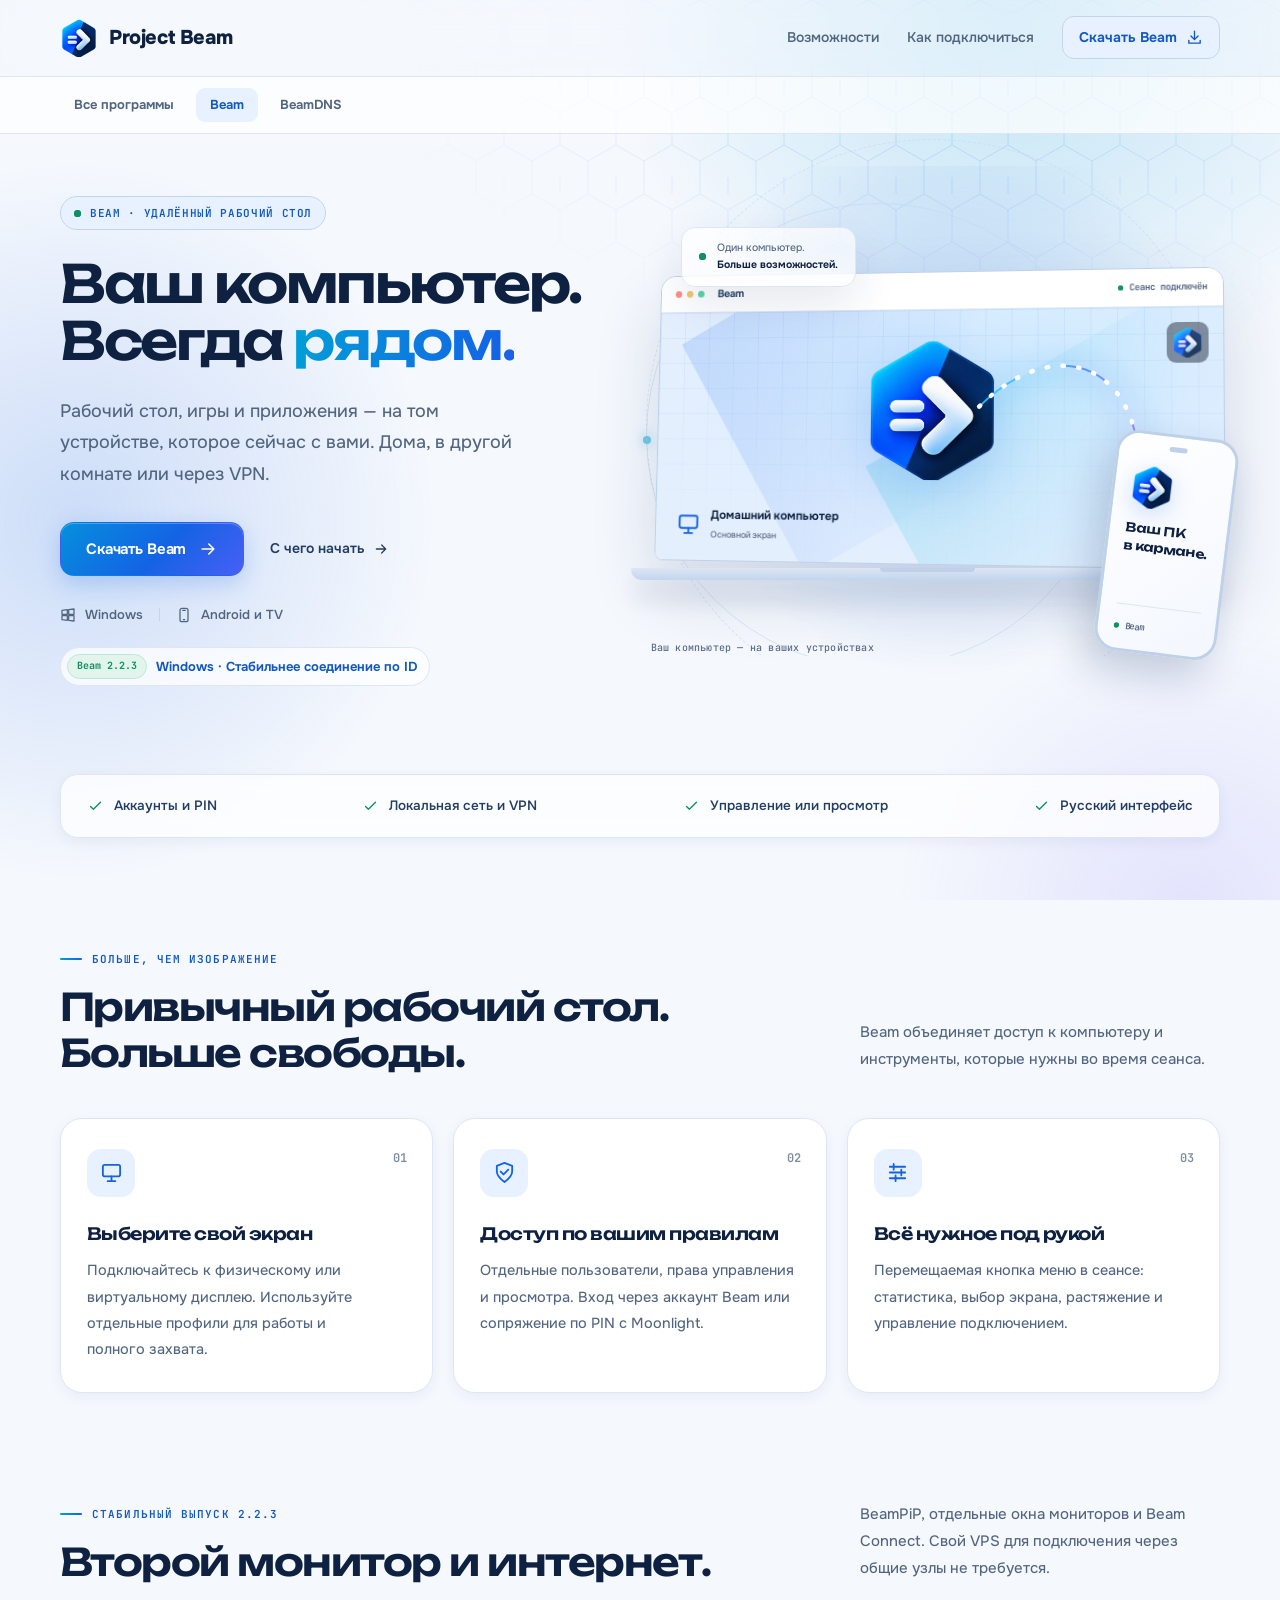
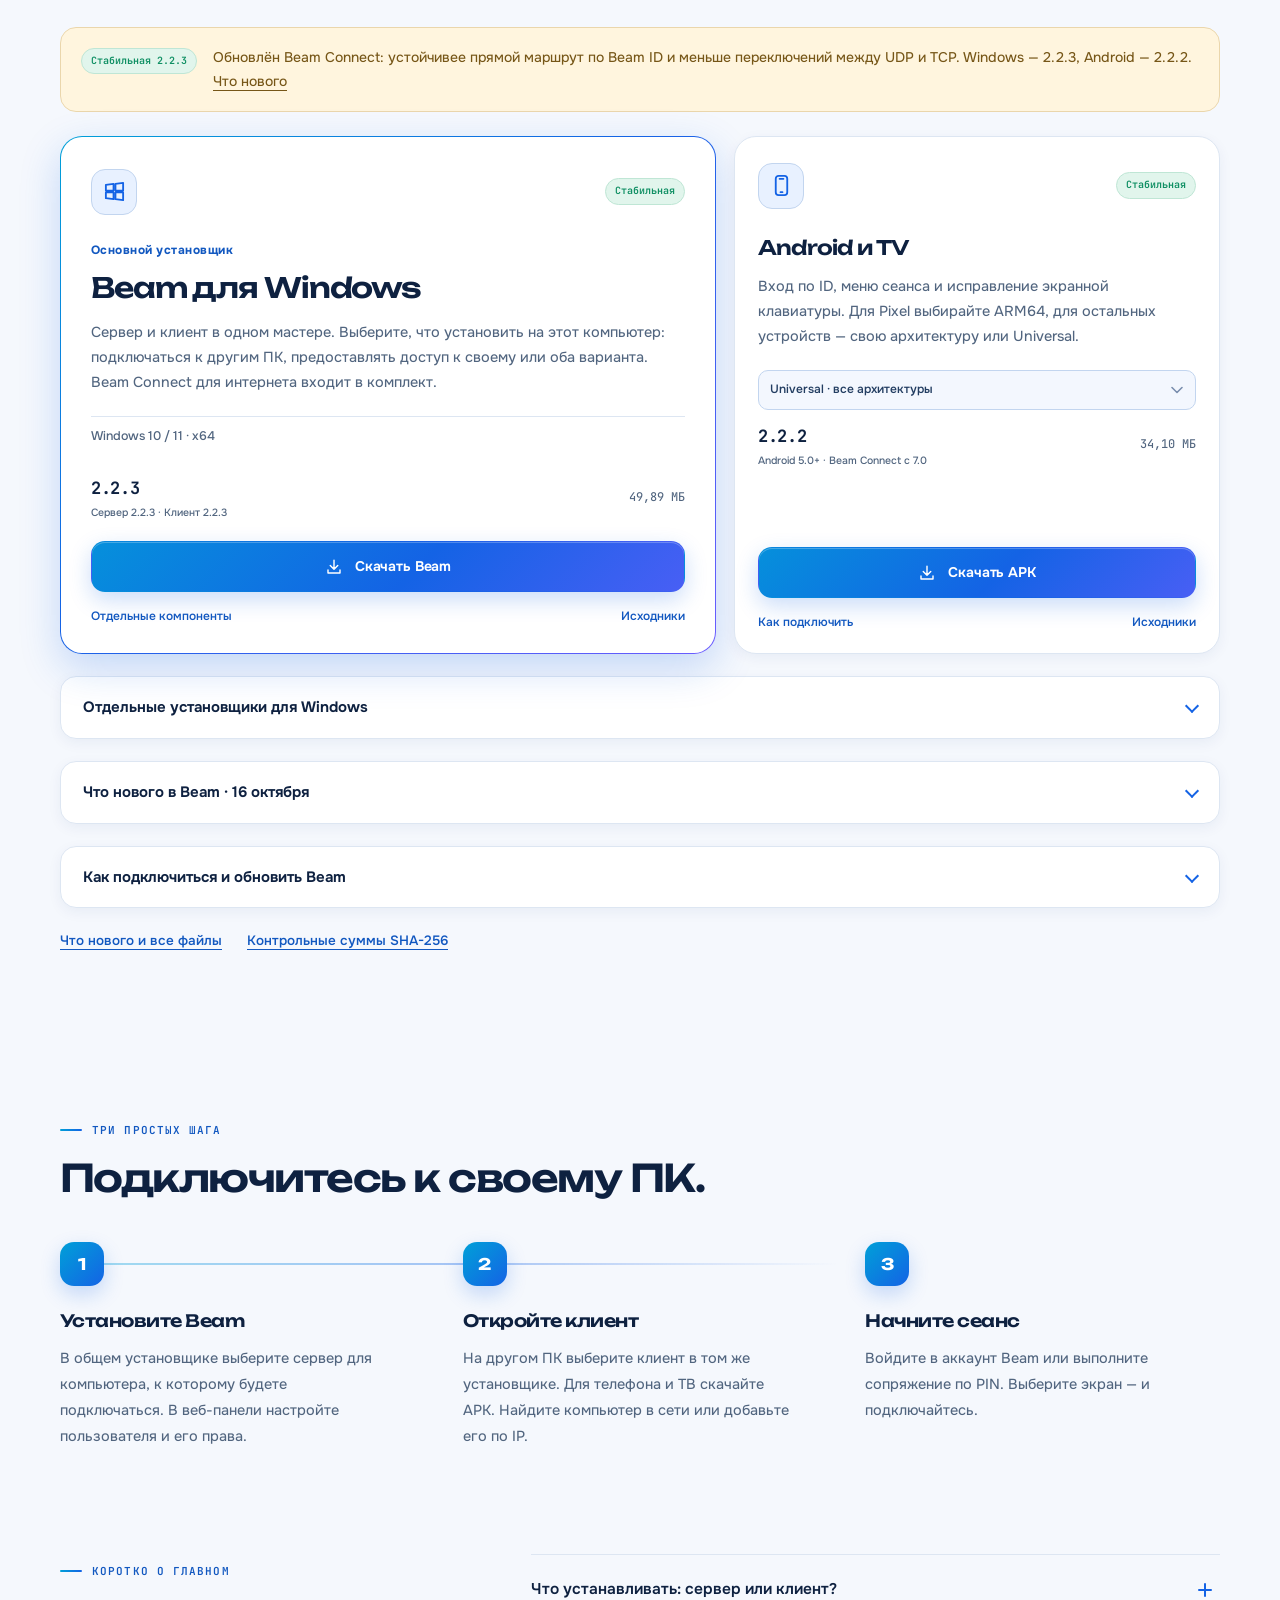
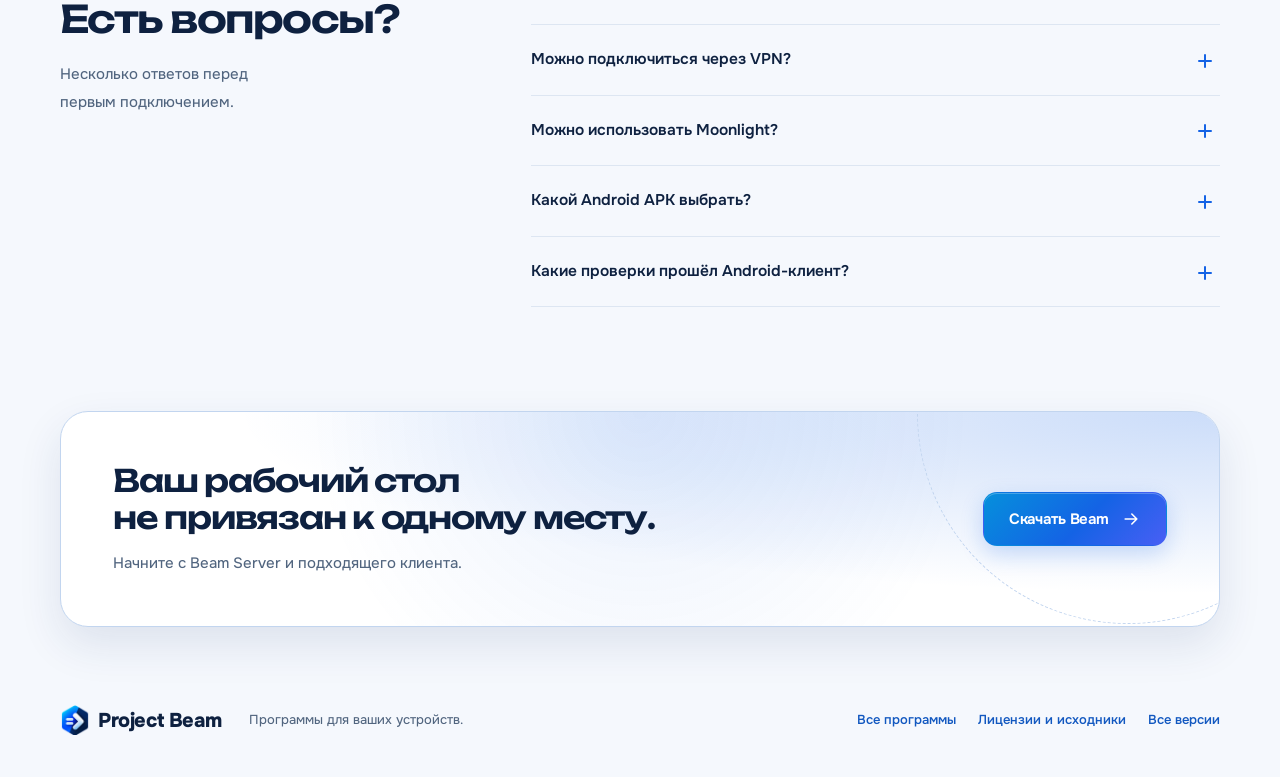
==== beam.html @ 4031ce3a "Introduce Project Beam product catalog and BeamDNS beta page" ====
<!doctype html>
<html lang="ru">
<head>
  <meta charset="utf-8">
  <meta name="viewport" content="width=device-width, initial-scale=1">
  <meta name="theme-color" content="#f5f8fd" media="(prefers-color-scheme: light)">
  <meta name="theme-color" content="#050a17" media="(prefers-color-scheme: dark)">
  <meta name="color-scheme" content="light dark">
  <meta name="description" content="Beam — ваш компьютер всегда рядом. Удалённый рабочий стол для Windows, Android и телевизоров. Скачать сервер и клиент Beam.">
  <meta property="og:title" content="Beam — удалённый доступ | Project Beam">
  <meta property="og:site_name" content="Project Beam">
  <meta property="og:description" content="Работайте, играйте и управляйте своим компьютером с другого устройства. Скачать Beam для Windows и Android.">
  <meta property="og:type" content="website">
  <meta property="og:image" content="https://jughodorf.github.io/beam-site/assets/beam.png">
  <meta property="og:url" content="https://jughodorf.github.io/beam-site/beam.html">
  <title>Beam — удалённый доступ | Project Beam</title>
  <link rel="icon" type="image/png" href="assets/beam.png">
  <link rel="preload" href="assets/fonts/unbounded-cyrillic-wght-normal.woff2" as="font" type="font/woff2" crossorigin>
  <link rel="preload" href="assets/fonts/onest-cyrillic-wght-normal.woff2" as="font" type="font/woff2" crossorigin>
  <link rel="stylesheet" href="assets/site.css?v=20261016-products">
  <script src="assets/site.js?v=20261016-products" defer></script>
  <link rel="stylesheet" href="assets/project.css?v=20261016-products">
</head>
<body>
  <a class="skip-link" href="#main">Перейти к содержимому</a>
  <div class="aurora" aria-hidden="true"><i></i><i></i><i></i></div>
  <div class="scroll-progress" aria-hidden="true"></div>
  <svg class="icon-definitions" aria-hidden="true" xmlns="http://www.w3.org/2000/svg">
    <symbol id="arrow" viewBox="0 0 24 24"><path d="M5 12h14m-6-6 6 6-6 6"/></symbol>
    <symbol id="download" viewBox="0 0 24 24"><path d="M12 3v12m-5-5 5 5 5-5M4 16v4h16v-4"/></symbol>
    <symbol id="monitor" viewBox="0 0 24 24"><rect x="3" y="4" width="18" height="12" rx="2"/><path d="M8 21h8m-4-5v5"/></symbol>
    <symbol id="windows" viewBox="0 0 24 24"><path d="m3 5 8-1v7H3zm10-1 8-1v8h-8zM3 13h8v7l-8-1zm10 0h8v8l-8-1z"/></symbol>
    <symbol id="phone" viewBox="0 0 24 24"><rect x="6" y="2" width="12" height="20" rx="3"/><path d="M10 5h4m-3 14h2"/></symbol>
    <symbol id="shield" viewBox="0 0 24 24"><path d="m12 2 8 3v6c0 5-8 11-8 11S4 16 4 11V5z"/><path d="m8 11 3 3 5-5"/></symbol>
    <symbol id="sliders" viewBox="0 0 24 24"><path d="M4 6h16M4 12h16M4 18h16M8 3v6m8 0v6m-6 0v6"/></symbol>
    <symbol id="check" viewBox="0 0 24 24"><path d="m5 12 4 4L19 6"/></symbol>
    <symbol id="copy" viewBox="0 0 24 24"><rect x="8" y="8" width="12" height="13" rx="2"/><path d="M15 8V3H3v13h5"/></symbol>
    <symbol id="github" viewBox="0 0 24 24"><path d="M9 19c-4 1-4-2-6-2m13 5v-4a3.5 3.5 0 0 0-1-2.7c3.3-.4 6.7-1.6 6.7-7.3a5.7 5.7 0 0 0-1.5-4 5.3 5.3 0 0 0-.1-4s-1.3-.4-4.1 1.5a14 14 0 0 0-7 0C5.2-.4 4 .1 4 .1a5.3 5.3 0 0 0-.1 4A5.7 5.7 0 0 0 2.4 8c0 5.7 3.4 6.9 6.7 7.3A3.5 3.5 0 0 0 8 18v4" transform="translate(0 1) scale(.95)"/></symbol>
  </svg>
  <header class="header">
    <div class="container nav">
      <a class="brand" href="./" aria-label="Project Beam — главная"><img src="assets/beam.png" alt="" width="38" height="38"><span>Project Beam</span></a>
      <nav aria-label="Главная навигация">
        <a class="nav-secondary" href="#features">Возможности</a>
        <a class="nav-secondary" href="#setup">Как подключиться</a>
        <a class="nav-download" href="#beam-installer">Скачать Beam <svg class="icon" aria-hidden="true"><use href="#download"/></svg></a>
      </nav>
    </div>
  </header>
  <div class="product-bar"><nav class="container product-nav" aria-label="Программы Project Beam"><a href="./#products">Все программы</a><a href="beam.html" aria-current="page">Beam</a><a href="beamdns.html">BeamDNS</a></nav></div>
  <main id="main">
    <section class="hero container">
      <div class="hero-copy">
        <div class="eyebrow"><span class="live-dot"></span> Beam · Удалённый рабочий стол</div>
        <h1><span class="line"><span>Ваш компьютер.</span></span><span class="line"><span>Всегда <span class="gradient-text">рядом.</span></span></span></h1>
        <p class="hero-description">Рабочий стол, игры и приложения — на том устройстве, которое сейчас с вами. Дома, в другой комнате или через VPN.</p>
        <div class="hero-actions">
          <a class="button primary" href="#beam-installer">Скачать Beam <svg class="icon" aria-hidden="true"><use href="#arrow"/></svg></a>
          <a class="text-link" href="#setup">С чего начать <svg class="icon" aria-hidden="true"><use href="#arrow"/></svg></a>
        </div>
        <div class="hero-platforms"><svg class="icon" aria-hidden="true"><use href="#windows"/></svg><span>Windows</span><span class="separator"></span><svg class="icon" aria-hidden="true"><use href="#phone"/></svg><span>Android и TV</span></div>
        <a class="latest-update" href="#easytier"><span class="update-tag">Beam 2.2.3</span><strong>Windows · Стабильнее соединение по ID</strong></a>
      </div>
      <div class="hero-visual" aria-label="Иллюстрация: компьютер и телефон подключены к сеансу Beam">
        <div class="visual-glow"></div><div class="orbits"><div class="orbit orbit-one"></div><div class="orbit orbit-two"></div></div>
        <div class="desktop-demo">
          <div class="demo-titlebar"><div class="window-dots"><i></i><i></i><i></i></div><span>Beam</span><span class="demo-connected"><span class="live-dot"></span> Сеанс подключён</span></div>
          <div class="demo-screen">
            <div class="screen-grid"></div><div class="screen-ray ray-one"></div><div class="screen-ray ray-two"></div>
            <img class="screen-logo" src="assets/beam.png" alt="" width="142" height="142">
            <div class="demo-overlay"><img src="assets/beam.png" alt="" width="30" height="30"></div>
            <div class="screen-bottom"><svg class="icon" aria-hidden="true"><use href="#monitor"/></svg><div><strong>Домашний компьютер</strong><span>Основной экран</span></div><span class="mode-pill">Полный захват</span></div>
          </div>
        </div>
        <div class="desktop-foot"></div>
        <svg class="beam-link" viewBox="0 0 100 100" preserveAspectRatio="none" aria-hidden="true" focusable="false"><defs><linearGradient id="beam-gradient" x1="0" y1="0" x2="1" y2="0"><stop offset="0" stop-color="#2fd0ff"/><stop offset=".6" stop-color="#4a8bff"/><stop offset="1" stop-color="#8f7bff"/></linearGradient></defs><path class="beam-glow" d="M58 42C70 26 85 30 86 56"/><path class="beam-core" pathLength="100" d="M58 42C70 26 85 30 86 56"/><path class="beam-packets" pathLength="10" d="M58 42C70 26 85 30 86 56"/></svg>
        <div class="phone-demo"><div class="phone-camera"></div><img src="assets/beam.png" alt="" width="50" height="50"><strong>Ваш ПК<br>в кармане.</strong><div class="phone-screen"><span class="live-dot"></span> Beam</div></div>
        <div class="connection-chip"><span class="live-dot"></span><span>Один компьютер.<br><strong>Больше возможностей.</strong></span></div>
        <div class="visual-caption">Ваш компьютер — на ваших устройствах</div>
      </div>
    </section>
    <div class="container value-strip"><span><svg class="icon" aria-hidden="true"><use href="#check"/></svg> Аккаунты и PIN</span><span><svg class="icon" aria-hidden="true"><use href="#check"/></svg> Локальная сеть и VPN</span><span><svg class="icon" aria-hidden="true"><use href="#check"/></svg> Управление или просмотр</span><span><svg class="icon" aria-hidden="true"><use href="#check"/></svg> Русский интерфейс</span></div>
    <section class="section container" id="features">
      <div class="section-heading"><div><span class="section-kicker">Больше, чем изображение</span><h2>Привычный рабочий стол.<br>Больше свободы.</h2></div><p>Beam объединяет доступ к компьютеру и инструменты, которые нужны во время сеанса.</p></div>
      <div class="feature-grid">
        <article class="feature"><div class="feature-icon"><svg class="icon" aria-hidden="true"><use href="#monitor"/></svg></div><span class="feature-number">01</span><h3>Выберите свой экран</h3><p>Подключайтесь к физическому или виртуальному дисплею. Используйте отдельные профили для работы и полного захвата.</p></article>
        <article class="feature"><div class="feature-icon"><svg class="icon" aria-hidden="true"><use href="#shield"/></svg></div><span class="feature-number">02</span><h3>Доступ по вашим правилам</h3><p>Отдельные пользователи, права управления и просмотра. Вход через аккаунт Beam или сопряжение по PIN с Moonlight.</p></article>
        <article class="feature"><div class="feature-icon"><svg class="icon" aria-hidden="true"><use href="#sliders"/></svg></div><span class="feature-number">03</span><h3>Всё нужное под рукой</h3><p>Перемещаемая кнопка меню в сеансе: статистика, выбор экрана, растяжение и управление подключением.</p></article>
      </div>
    </section>
    <span id="downloads"></span>
    <section class="section container preview-section" id="easytier" aria-labelledby="easytier-title">
      <div class="section-heading"><div><span class="section-kicker">Стабильный выпуск 2.2.3</span><h2 id="easytier-title">Второй монитор и интернет.</h2></div><p>BeamPiP, отдельные окна мониторов и Beam Connect. Свой VPS для подключения через общие узлы не требуется.</p></div>
      <div class="preview-notice"><span class="release-badge stable">Стабильная 2.2.3</span><p>Обновлён Beam Connect: устойчивее прямой маршрут по Beam ID и меньше переключений между UDP и TCP. Windows — 2.2.3, Android — 2.2.2. <a href="#client-update">Что нового</a></p></div>
      <div class="download-grid main-download-grid">
        <article class="download-card featured main-installer" data-product="setup" id="beam-installer">
          <div class="card-top"><div class="platform-icon"><svg class="icon" aria-hidden="true"><use href="#windows"/></svg></div><span class="release-badge stable">Стабильная</span></div>
          <span class="installer-label">Основной установщик</span>
          <h3>Beam для Windows</h3><p class="card-description">Сервер и клиент в одном мастере. Выберите, что установить на этот компьютер: подключаться к другим ПК, предоставлять доступ к своему или оба варианта. Beam Connect для интернета входит в комплект.</p>
          <div class="compatibility">Windows 10 / 11 · x64</div>
          <div class="version-row"><strong>2.2.3 <small>Сервер 2.2.3 · Клиент 2.2.3</small></strong><span data-size="setup">49,89 МБ</span></div>
          <a class="button primary download-button" data-download="setup" href="https://github.com/JughoDorf/beam-site/releases/download/v2.2.3/BeamSetup-2.2.3.exe"><svg class="icon" aria-hidden="true"><use href="#download"/></svg> Скачать Beam</a>
          <div class="card-links"><a href="#separate-installers">Отдельные компоненты</a><a href="sources.html#easytier">Исходники</a></div>
        </article>
        <article class="download-card android-card" data-product="android">
          <div class="card-top"><div class="platform-icon"><svg class="icon" aria-hidden="true"><use href="#phone"/></svg></div><span class="release-badge stable">Стабильная</span></div>
          <h3>Android и TV</h3><p class="card-description">Вход по ID, меню сеанса и исправление экранной клавиатуры. Для Pixel выбирайте ARM64, для остальных устройств — свою архитектуру или Universal.</p>
          <label class="visually-hidden" for="android-variant">Вариант APK с Beam Connect</label>
          <select id="android-variant"><option value="universal">Universal · все архитектуры</option><option value="arm64">ARM64 · Pixel и 64-битные устройства</option><option value="arm32">ARM32 · 32-битные устройства</option><option value="x86_64">x86_64 · совместимые устройства</option><option value="x86">x86 · совместимые устройства</option></select>
          <div class="version-row"><strong>2.2.2 <small>Android 5.0+ · Beam Connect с 7.0</small></strong><span data-size="android">34,10 МБ</span></div>
          <a class="button primary download-button" data-download="android" href="https://github.com/JughoDorf/beam-site/releases/download/v2.2.2/BeamAndroid-2.2.2-universal.apk"><svg class="icon" aria-hidden="true"><use href="#download"/></svg> Скачать APK</a>
          <div class="card-links"><a href="#easytier-setup">Как подключить</a><a href="sources.html?v=20261016-products#easytier">Исходники</a></div>
          <noscript><p class="noscript-note">Без JavaScript доступен Universal APK.</p></noscript>
        </article>
      </div>
      <details class="preview-guide separate-installers" id="separate-installers"><summary>Отдельные установщики для Windows</summary><div class="preview-guide-content"><p>Дополнительные варианты, если нужен только один компонент или модуль. Для обычной установки используйте общий установщик Beam выше.</p><div class="download-grid">
<article class="download-card" data-product="server">
          <div class="card-top"><div class="platform-icon"><svg class="icon" aria-hidden="true"><use href="#monitor"/></svg></div><span class="release-badge stable">Стабильная</span></div>
          <h3>Beam Server</h3><p class="card-description">Независимые потоки мониторов для BeamPiP и отдельных окон. Beam Connect — по выбору в установщике.</p>
          <div class="compatibility">Windows 10 / 11 · x64</div>
          <div class="version-row"><strong>2.2.3</strong><span data-size="server">25,04 МБ</span></div>
          <a class="button secondary download-button" data-download="server" href="https://github.com/JughoDorf/beam-site/releases/download/v2.2.3/BeamServerSetup-2.2.3.exe"><svg class="icon" aria-hidden="true"><use href="#download"/></svg> Скачать сервер</a>
          <div class="card-links"><a href="#easytier-setup">Как подключить</a><a href="sources.html?v=20261016-products#easytier">Исходники</a></div>
        </article>
<article class="download-card" data-product="client">
          <div class="card-top"><div class="platform-icon"><svg class="icon" aria-hidden="true"><use href="#windows"/></svg></div><span class="release-badge stable">Стабильная</span></div>
          <h3>Клиент для Windows</h3><p class="card-description">BeamPiP: второй монитор в миниатюре, отдельные окна мониторов и новое меню сеанса. Подключение по ID — с компонентом Beam Connect в установщике.</p>
          <div class="compatibility">Windows 10 / 11 · x64</div>
          <div class="version-row"><strong>2.2.3</strong><span data-size="client">31,71 МБ</span></div>
          <a class="button secondary download-button" data-download="client" href="https://github.com/JughoDorf/beam-site/releases/download/v2.2.3/BeamClientSetup-2.2.3.exe"><svg class="icon" aria-hidden="true"><use href="#download"/></svg> Скачать клиент</a>
          <div class="card-links"><a href="#easytier-setup">Как подключить</a><a href="sources.html?v=20261016-products#easytier">Исходники</a></div>
        </article>
<article class="download-card" data-product="module">
          <div class="card-top"><div class="platform-icon"><svg class="icon" aria-hidden="true"><use href="#sliders"/></svg></div><span class="release-badge stable">Стабильная</span></div>
          <h3>Beam Connect</h3><p class="card-description">Для добавления интернет-подключения к уже установленному Beam. В общем установщике он уже есть. Для локальной сети не требуется.</p>
          <div class="compatibility">Windows 10 / 11 · x64</div>
          <div class="version-row"><strong>0.1.6</strong><span data-size="module">8,72 МБ</span></div>
          <a class="button secondary download-button" data-download="module" href="https://github.com/JughoDorf/beam-site/releases/download/v2.2.3/BeamConnectSetup-0.1.6.exe"><svg class="icon" aria-hidden="true"><use href="#download"/></svg> Скачать модуль</a>
          <div class="card-links"><a href="https://github.com/JughoDorf/beam-site/releases/download/v2.2.3/BeamConnect-0.1.6-windows-x64.zip">Переносная версия</a><a href="sources.html#easytier">Исходники</a></div>
        </article>
      </div></div></details>
      <details class="preview-guide" id="client-update"><summary>Что нового в Beam · 16 октября</summary><div class="preview-guide-content">
        <p><strong>Beam 2.2.3 · Стабильнее Beam ID.</strong> Beam Connect 0.1.6 сохраняет выбранный маршрут, предпочитает прямой UDP и меньше переключается между соединениями с близкой задержкой. Адреса сторонних VPN не используются для построения дополнительного туннеля Beam Connect; обычное подключение по IP через Radmin и другие VPN сохраняется.</p>
        <p><strong>Обновите обе стороны Windows.</strong> Сервер и клиент 2.2.3 включают новый модуль. Android остаётся 2.2.2 с прежним встроенным модулем. Захват, кодеки, звук, FEC и очереди Apollo/Moonlight не менялись. Выбор пути проверен локально; результат игровых сеансов через интернет ещё требует проверки.</p>
        <p><strong>Beam 2.2.2 · Project Beam.</strong> Компактные настройки клиента, раздельный выбор разрешения и FPS с информацией о битрейте, приглушённые карточки спящих компьютеров и меню у кнопки действий. Обновлена веб-панель сервера; цвета кнопок следуют выбранной теме. Установщики получили единое оформление.</p>
        <p><strong>Меньше фоновой работы.</strong> Статус сервера разбирается одним проходом; при обнаружении ПК сетевые адаптеры опрашиваются один раз. Диагностика загружает ограниченный конец журнала, пропускает неизменные данные и останавливает загрузку в скрытой вкладке. Кодеки, FPS, звук, FEC и очереди Apollo/Moonlight сохранены.</p>
        <p><strong>Звук на Windows 10.</strong> Исключение выбранного приложения без приглушения игры доступно на обновлённой Windows 10 2004+ и Windows 11. Для более старой Windows 10 добавлена настройка раздельных аудиоустройств. <a href="https://github.com/JughoDorf/beam-site/releases/download/v2.2.3/INSTALL-BEAM-ru.md">Как настроить</a>. Диагностический отчёт теперь сохраняет и первые 30 секунд сеанса.</p>
        <p><strong>Компактнее установка.</strong> Клиент и сервер используют общую установленную копию Beam Connect 0.1.5; прежние профили и пользователи сохраняются.</p>
        <p><strong>Стабильность подключения.</strong> Фоновая проверка кодировщиков завершается перед подготовкой первого сеанса и не запускается после начала подключения. Во время проверки клиент получает последний завершённый список кодеков и возможностей BeamPiP. При обновлении удаляются неиспользуемые библиотеки и изображения прежнего пакета, поэтому уменьшение установленного размера действует и для существующих установок. Исходный медиатракт сохранён.</p>
        <p><strong>Новое в Beam 2.2.1.</strong> Подключение стало быстрее: на тестовом ПК первое подключение после запуска сервера занимает 1,7 с до первого кадра вместо 5,2 с, повторное — 1,7 с вместо 2,2 с. Сервер заранее проверяет кодировщики и больше не задерживает ответ на запуск сеанса проверкой настроек дисплея. Общий установщик стал меньше на 8,8 МБ, Android APK — на 1,4 МБ. Параметры захвата, кодирования, передачи и воспроизведения сохранены. В локальном сравнении на Intel Quick Sync частота кадров и нагрузка остались на уровне 2.2.0; длительную работу на других устройствах ещё проверяем.</p>
        <p><strong>Новое в Beam 2.2.0.</strong> Кнопка «Обновить» и F5 проверяют компьютеры и ищут новые устройства в локальных сетях. Переключатели просмотра, растяжения, BeamPiP и звука подстраиваются под размер окна. Уменьшены фоновые пробуждения потоков опроса. Серверные кнопки используют цвета выбранной темы; тихие пользователи не вызывают уведомлений о PIN-сопряжении.</p>
        <p><strong>Клавиатура Android 2.2.0.</strong> Исправлен показ системной клавиатуры из меню Beam после возврата фокуса в сеанс. Проверены ввод русского текста и эмодзи, удаление и отмена старого ввода. APK подписан прежним ключом; устанавливайте поверх существующего Beam. Автоматические проверки API 23/36 пройдены; показ Gboard на реальном Pixel ещё требуется проверить.</p>
        <p><strong>Android 2.2.0.</strong> Введите девятизначный Beam ID в «+» на главном экране: приложение подключит EasyTier и откроет обычный вход Beam. ID сохраняется в карточке компьютера. Переключатель «Звук» задаёт звук до подключения; новое меню сеанса поддерживает сенсор, мышь и пульт. Вход по ID и EasyTier требуют Android 7.0+, обычное подключение — Android 5.0+. Обновление сохраняет подпись, профили и настройки. Локальная сборка и автоматические проверки пройдены; живые сеансы на Pixel и ТВ ещё проверяем.</p>
        <p><strong>Единая версия 2.2.0 для сервера, Windows и Android.</strong> Все приложения Beam теперь используют общий номер версии. </p>
        <p><strong>Основной установщик Windows.</strong> Общий Beam 2.2.0 содержит сервер 2.2.0 и клиент 2.2.0. Отдельные установщики доступны в разделе дополнительных компонентов. В комплект включены обновлённые Windows-клиент и сервер.</p>
        <p><strong>Windows Client 2.2.0, Server 2.2.0 и модуль 0.1.4.</strong> Подключение по девятизначному Beam ID с существующими аккаунтами, включая user/admin: прежние пароли, права и тихий режим сохраняются. Компонент EasyTier теперь есть и в установщике клиента. Исправлена проверка повторно используемой сети и уменьшен фоновый опрос статуса.</p>
        <p><strong>Каталог узлов.</strong> Сохраняется последний корректный список. Встроены шесть адресов; при настройке используется до восьми. Каталог допускает до 256 записей, но все они автоматически не перебираются. Общие узлы не гарантируют доступность или скорость.</p>
        <p><strong>Новое в клиенте 2.1.7.</strong> Кнопка Beam — светлая полупрозрачная плитка. Меню открывается рядом: иконки, горячие клавиши, боковые разделы «Экраны» и «BeamPiP». Звук, просмотр, полноэкранный режим и статистика доступны сразу. В маленьком окне меню занимает одну панель. Миниатюра BeamPiP следует за окном сеанса во время перемещения и изменения размера.</p>
        <p><strong>BeamPiP и отдельные окна.</strong> Миниатюра привязывается к углам, меняет размер за любой угол и становится непрозрачной при наведении. Вспомогательные окна не воспроизводят второй звук и не вызывают уведомления о каждом переподключении; отдельное окно можно перемещать.</p>
        <p><strong>Звук до подключения.</strong> На главном экране можно заранее выключить звук сеанса. В сервере появился выбор приложения, звук которого исключается из трансляции, например Beam при встречных сеансах или Discord. Фильтр требует Windows 11, исключает одно приложение и включается отдельно; запуск приложения определяется примерно за секунду. На Windows 10 при встречных сеансах выключите звук в одном направлении.</p>
        <p><strong>Веб-панель сервера.</strong> Обновлены страницы, русские тексты и мобильная компоновка. В настройках видны несохранённые изменения и причина отказа сервера; журнал не обновляется в скрытой вкладке.</p>
        <p>Зависание удалённого ПК при встречных сеансах пока не воспроизведено и не считается устранённым. Перед встречным подключением настройте исключение Beam.exe из передаваемого звука, чтобы разорвать звуковую петлю.</p>
        <p><strong>BeamPiP.</strong> Второй физический монитор удалённого ПК показывается в перемещаемой миниатюре поверх сеанса. Нажатие меняет экраны местами, размер меняется за угол, миниатюру можно вынести в отдельное окно или закрыть. Включается перед подключением или в меню кнопки Beam. Миниатюра идёт отдельным потоком 960×540, 30 FPS, без звука и управления; основной поток сохраняет ваши разрешение, FPS и битрейт.</p>
        <p><strong>Отдельные окна мониторов.</strong> Каждый физический монитор можно открыть в своём окне; смена экрана в одном окне не трогает остальные. Права доступа к экранам проверяются для каждого окна.</p>
        <p><strong>Меню сеанса и переключение.</strong> Боковые разделы «Экраны» и «BeamPiP», основные действия в корне меню. Быстрые повторные выборы монитора больше не теряются. Буфер обмена не задерживает сеанс. Окно EasyTier не опрашивает диск, пока закрыто.</p>
        <p><strong>Исправление в клиенте 2.1.3.</strong> Выбранное разрешение и FPS снова видны на главной странице при любом поддерживаемом размере окна. Если места мало, строка переносится. Это параметры следующего подключения; фактический FPS доступен в статистике сеанса.</p>
        <p><strong>Быстрее подключение.</strong> Beam запоминает проверку декодера и звука для вашей системы: повторное подключение на тестовом ПК — 2,1 с вместо 2,8 с до первого кадра, при той же картинке и том же FPS. После обновления драйвера, смены монитора или звукового устройства проверка выполняется заново.</p>
        <p>Актуальный комплект: сервер и клиент Windows 2.2.3, Android 2.2.2 и Beam Connect 0.1.6 для Windows. Изменения служебной нагрузки проверены автоматически; новые замеры игровых сеансов через Wi-Fi и интернет не проводились.</p>
      </div></details>
      <details class="preview-guide" id="easytier-setup"><summary>Как подключиться и обновить Beam</summary><div class="preview-guide-content">
        <p><strong>Перед обновлением Windows завершите сеанс и отключите Beam Connect на обновляемом ПК.</strong> Запустите общий установщик Beam 2.2.3 поверх прежнего и выберите сервер 2.2.3, клиент 2.2.3 или оба компонента. Для интернета выберите компонент Beam Connect в установщиках или обновите отдельный модуль до 0.1.6. Обновите оба Windows-компьютера. Android остаётся 2.2.2. Пользователей и профили удалять не нужно; APK можно поставить поверх прежнего Beam.</p>
        <ol><li><strong>Подготовьте сервер.</strong> В установщике отметьте «Интернет через Beam Connect». В веб-панели «Интернет» нажмите «Создать сеть»: Beam подберёт доступные узлы с наименьшей измеренной задержкой, сохранит настройки и включит Beam Connect.</li><li><strong>Вход по ID.</strong> Передайте девятизначный ID из раздела «Интернет» сервера. В клиенте нажмите «Добавить компьютер», введите ID и затем обычные логин и пароль Beam. Android 2.2.2 также принимает ID в «+» на главном экране (Android 7.0+).</li><li><strong>Либо используйте приглашение.</strong> Для Android или входа без ID нажмите «Скопировать ссылку» в веб-панели и импортируйте приглашение в настройках клиента «Интернет через Beam Connect». При входе по ID на Windows или Android 2.2.2 этот шаг пропускается.</li><li><strong>Подключите сеть.</strong> На Windows выберите компонент Beam Connect в установщике; на Android он уже встроен. Подтвердите системное разрешение на создание адаптера или VPN.</li><li><strong>Начните сеанс.</strong> Дождитесь маршрута, нажмите «Добавить сервер в Beam» и используйте обычный вход или PIN-сопряжение.</li></ol>
        <p>Общие узлы помогают устройствам найти друг друга. По возможности соединение идёт напрямую; иначе доступность и скорость зависят от ретранслятора. Android допускает один VPN в профиле. После смены сети может потребоваться повторное подключение. Приглашение храните в секрете.</p>
        <p><strong>Ограничение ID.</strong> ID публичный, и ключ сети выводится из него. Знающий ID может присоединиться к туннелю; пароль Beam защищает вход в сеанс, но остаётся риск вмешательства в DHCP/маршруты и отказа в обслуживании. Используйте уникальные пароли. Для закрытой группы выбирайте секретное приглашение.</p>
        <p><strong>Moonlight и iPhone.</strong> В веб-панели скачайте конфигурацию для отдельного приложения EasyTier, импортируйте её и добавьте VPN-адрес сервера в Moonlight. Первое сопряжение iPhone рекомендуется выполнить в домашней сети; работа на физическом iPhone ещё проверяется.</p>
        <div class="preview-links"><a href="https://github.com/JughoDorf/beam-site/releases/download/v2.2.3/INSTALL-BEAM-ru.md">Полная инструкция</a><a href="https://github.com/JughoDorf/beam-site/releases/download/v2.2.3/BeamConnect-0.1.6-windows-x64.zip">Модуль для переносной версии</a></div>
      </div></details>
      <div class="preview-links"><a href="https://github.com/JughoDorf/beam-site/releases/tag/v2.2.3">Что нового и все файлы</a><a href="https://github.com/JughoDorf/beam-site/releases/download/v2.2.3/SHA256SUMS.txt">Контрольные суммы SHA-256</a></div>
    </section>
    <section class="section container" id="setup">
      <div class="section-heading"><div><span class="section-kicker">Три простых шага</span><h2>Подключитесь к своему ПК.</h2></div></div>
      <ol class="setup-grid">
        <li><span class="step-number">1</span><h3>Установите Beam</h3><p>В общем установщике выберите сервер для компьютера, к которому будете подключаться. В веб-панели настройте пользователя и его права.</p></li>
        <li><span class="step-number">2</span><h3>Откройте клиент</h3><p>На другом ПК выберите клиент в том же установщике. Для телефона и ТВ скачайте APK. Найдите компьютер в сети или добавьте его по IP.</p></li>
        <li><span class="step-number">3</span><h3>Начните сеанс</h3><p>Войдите в аккаунт Beam или выполните сопряжение по PIN. Выберите экран — и подключайтесь.</p></li>
      </ol>
    </section>
    <section class="faq-section container" id="faq">
      <div><span class="section-kicker">Коротко о главном</span><h2>Есть вопросы?</h2><p>Несколько ответов перед<br>первым подключением.</p></div>
      <div class="faq-list">
        <details><summary>Что устанавливать: сервер или клиент?</summary><p>Общий установщик Beam позволяет выбрать сервер, клиент или оба компонента. Сервер нужен компьютеру, чей экран вы хотите видеть, а клиент — устройству, с которого будете подключаться. Отдельные установщики доступны в дополнительном разделе.</p></details>
        <details><summary>Можно подключиться через VPN?</summary><p>Да, когда между устройствами есть сетевой доступ. Если сервер не появился автоматически, добавьте его по IP. Для автоматического обнаружения между подсетями может потребоваться ретрансляция mDNS на роутере.</p></details>
        <details><summary>Можно использовать Moonlight?</summary><p>Да. В сервере Beam включите поддержку Moonlight. В разделе «Пользователи → Сопряжение по PIN» введите PIN клиента и выберите пользователя, чьи права получит устройство.</p></details>
        <details><summary>Какой Android APK выбрать?</summary><p>Если не знаете архитектуру устройства, выбирайте Universal. ARM64 занимает меньше места и подходит 64-битным ARM-устройствам, включая Pixel 10. Для ARM32 есть отдельный APK. Минимальная версия в манифесте — Android 5.0; работа на каждом конкретном устройстве зависит от его декодера и возможностей системы.</p></details>
        <details><summary>Какие проверки прошёл Android-клиент?</summary><p>Версия 2.2.2 прошла локальную release-сборку и 36 автоматических проверок; изменения 2.2.0 включают шесть проверок клавиатуры на моделях Android 6 и 16. Ранее интерфейс и совместимость базового клиента проверялись на эмуляторах Android 5.0, Android 7.0 и Android TV, сеть ID — с Windows на локальном стенде. Подпись APK сохранена. Показ Gboard, живое подключение по ID через интернет и длительные сеансы на Pixel и физических ТВ ещё требуют проверки.</p></details>
      </div>
    </section>
    <section class="closing container"><div><h2>Ваш рабочий стол<br>не привязан к одному месту.</h2><p>Начните с Beam Server и подходящего клиента.</p></div><a class="button primary" href="#beam-installer">Скачать Beam <svg class="icon" aria-hidden="true"><use href="#arrow"/></svg></a></section>
  </main>
<footer class="container footer"><a class="brand" href="./"><img src="assets/beam.png" alt="" width="30" height="30"><span>Project Beam</span></a><span class="footer-description">Программы для ваших устройств.</span><div class="footer-links"><a href="./#products">Все программы</a><a href="sources.html">Лицензии и исходники</a><a href="https://github.com/JughoDorf/beam-site/releases">Все версии</a></div></footer>
</body>
</html>
---- assets/site.css ----
@charset "UTF-8";
/* Beam site. Fonts: Unbounded, Onest, JetBrains Mono (SIL OFL 1.1, see assets/fonts). Light and dark follow the system. */
@font-face{font-family:"Unbounded";font-style:normal;font-display:swap;font-weight:200 900;src:url(fonts/unbounded-cyrillic-wght-normal.woff2) format("woff2-variations");unicode-range:U+0301,U+0400-045F,U+0490-0491,U+04B0-04B1,U+2116}
@font-face{font-family:"Unbounded";font-style:normal;font-display:swap;font-weight:200 900;src:url(fonts/unbounded-latin-wght-normal.woff2) format("woff2-variations");unicode-range:U+0000-00FF,U+0131,U+0152-0153,U+02BB-02BC,U+02C6,U+02DA,U+02DC,U+0304,U+0308,U+0329,U+2000-206F,U+20AC,U+2122,U+2191,U+2193,U+2212,U+2215,U+FEFF,U+FFFD}
@font-face{font-family:"Onest";font-style:normal;font-display:swap;font-weight:100 900;src:url(fonts/onest-cyrillic-wght-normal.woff2) format("woff2-variations");unicode-range:U+0301,U+0400-045F,U+0490-0491,U+04B0-04B1,U+2116}
@font-face{font-family:"Onest";font-style:normal;font-display:swap;font-weight:100 900;src:url(fonts/onest-latin-wght-normal.woff2) format("woff2-variations");unicode-range:U+0000-00FF,U+0131,U+0152-0153,U+02BB-02BC,U+02C6,U+02DA,U+02DC,U+0304,U+0308,U+0329,U+2000-206F,U+20AC,U+2122,U+2191,U+2193,U+2212,U+2215,U+FEFF,U+FFFD}
@font-face{font-family:"JetBrains Mono";font-style:normal;font-display:swap;font-weight:100 800;src:url(fonts/jetbrains-mono-cyrillic-wght-normal.woff2) format("woff2-variations");unicode-range:U+0301,U+0400-045F,U+0490-0491,U+04B0-04B1,U+2116}
@font-face{font-family:"JetBrains Mono";font-style:normal;font-display:swap;font-weight:100 800;src:url(fonts/jetbrains-mono-latin-wght-normal.woff2) format("woff2-variations");unicode-range:U+0000-00FF,U+0131,U+0152-0153,U+02BB-02BC,U+02C6,U+02DA,U+02DC,U+0304,U+0308,U+0329,U+2000-206F,U+20AC,U+2122,U+2191,U+2193,U+2212,U+2215,U+FEFF,U+FFFD}

:root{
  color-scheme:light dark;
  --font-display:"Unbounded","Onest","Segoe UI Variable","Segoe UI",system-ui,sans-serif;
  --font-body:"Onest","Segoe UI Variable","Segoe UI",system-ui,sans-serif;
  --font-mono:"JetBrains Mono",ui-monospace,Consolas,monospace;
  --bg:#f5f8fd;--bg-2:#ecf2fb;--surface:#fff;--surface-2:#f3f7fe;--glass:rgba(255,255,255,.72);
  --line:#dde6f2;--line-strong:#c2d5ef;--text:#0e2140;--text-2:#223d61;--muted:#51657f;
  --accent:#1463e5;--accent-2:#00a0d8;--accent-3:#6b5cff;--accent-ink:#1258c0;--accent-soft:#e8f1ff;--on-accent:#fff;
  --good:#0f8f63;--good-soft:#e1f5ec;--good-line:#bfe6d5;--warn-ink:#765617;--warn-soft:#fff5de;--warn-line:#ead6ac;
  --shadow-sm:0 4px 14px rgba(25,58,112,.06);--shadow:0 18px 44px rgba(25,58,112,.11);--shadow-lg:0 30px 70px rgba(25,58,112,.16);
  --glow:rgba(20,99,229,.22);--spot:rgba(20,99,229,.09);
  --aurora-1:rgba(0,160,216,.22);--aurora-2:rgba(20,99,229,.18);--aurora-3:rgba(107,92,255,.13);
  --hex:rgba(20,99,229,.07);--screen-a:#cfeaff;--screen-b:#e4effe;--device:#fff;--device-line:#bfd1e8;
  --radius:22px;--ease-out:cubic-bezier(.16,1,.3,1);--header-h:76px;
}
@media(prefers-color-scheme:dark){:root{
  --bg:#050a17;--bg-2:#081125;--surface:#0b162d;--surface-2:#0f1d3a;--glass:rgba(10,20,42,.66);
  --line:#18284a;--line-strong:#27406f;--text:#ebf2ff;--text-2:#cddcf5;--muted:#93a7c7;
  --accent:#4a8bff;--accent-2:#2fd0ff;--accent-3:#8f7bff;--accent-ink:#86b6ff;--accent-soft:rgba(74,139,255,.14);--on-accent:#fff;
  --good:#45dfa0;--good-soft:rgba(69,223,160,.10);--good-line:rgba(69,223,160,.28);--warn-ink:#f4d18d;--warn-soft:rgba(244,193,94,.08);--warn-line:rgba(244,193,94,.28);
  --shadow-sm:0 4px 16px rgba(0,0,0,.30);--shadow:0 20px 50px rgba(0,0,0,.45);--shadow-lg:0 34px 80px rgba(0,0,0,.55);
  --glow:rgba(47,208,255,.30);--spot:rgba(47,208,255,.10);
  --aurora-1:rgba(47,208,255,.20);--aurora-2:rgba(46,104,255,.24);--aurora-3:rgba(143,123,255,.18);
  --hex:rgba(110,170,255,.06);--screen-a:#0f2b55;--screen-b:#0a1a36;--device:#0c1830;--device-line:#25406e;
}}

*{box-sizing:border-box}
html{scroll-behavior:smooth;scroll-padding-top:calc(var(--header-h) + 16px);interpolate-size:allow-keywords}
body{margin:0;min-height:100vh;background:var(--bg);color:var(--text);font-family:var(--font-body);font-size:16px;font-weight:450;line-height:1.65;-webkit-font-smoothing:antialiased;text-rendering:optimizeLegibility;overflow-x:clip}
h1,h2,h3{font-family:var(--font-display);font-weight:600;color:var(--text);text-wrap:balance}
p{text-wrap:pretty}
a{color:inherit;text-decoration:none}
button,select{font:inherit}
a,select,summary{-webkit-tap-highlight-color:transparent}
a:focus-visible,select:focus-visible,summary:focus-visible{outline:3px solid var(--accent);outline-offset:4px;border-radius:6px}
::selection{background:var(--accent);color:#fff}
.container{width:min(1160px,calc(100% - 80px));margin-inline:auto}
.icon{width:22px;height:22px;fill:none;stroke:currentColor;stroke-width:1.9;stroke-linecap:round;stroke-linejoin:round;flex-shrink:0}
.icon-definitions{position:absolute;width:0;height:0;overflow:hidden}
.visually-hidden,.skip-link:not(:focus){position:absolute;width:1px;height:1px;padding:0;margin:-1px;overflow:hidden;clip:rect(0,0,0,0);white-space:nowrap;border:0}
.skip-link:focus{position:fixed;top:8px;left:8px;z-index:99;background:var(--accent);color:#fff;padding:12px 20px;border-radius:10px}

/* Living background: soft aurora and a faint hexagon lattice from the Beam logo. Transform-only motion. */
.aurora{position:fixed;inset:0;z-index:-2;pointer-events:none;overflow:hidden}
.aurora i{position:absolute;display:block;border-radius:50%;will-change:transform}
.aurora i:nth-child(1){width:62vmax;height:62vmax;left:48%;top:-30vmax;background:radial-gradient(closest-side,var(--aurora-1),transparent);animation:drift-a 26s ease-in-out infinite alternate}
.aurora i:nth-child(2){width:56vmax;height:56vmax;left:-22vmax;top:18vh;background:radial-gradient(closest-side,var(--aurora-2),transparent);animation:drift-b 32s ease-in-out infinite alternate}
.aurora i:nth-child(3){width:46vmax;height:46vmax;right:-16vmax;bottom:-24vmax;background:radial-gradient(closest-side,var(--aurora-3),transparent);animation:drift-c 38s ease-in-out infinite alternate}
.aurora:after{content:"";position:absolute;inset:0;background-image:url("data:image/svg+xml,%3Csvg xmlns='http://www.w3.org/2000/svg' width='56' height='97' viewBox='0 0 56 97'%3E%3Cpath d='M28 0 56 16v32L28 64 0 48V16zM28 64v33M0 97V80M56 97V80' fill='none' stroke='%234a8bff' stroke-width='1'/%3E%3C/svg%3E");background-size:56px 97px;opacity:.35;mask-image:radial-gradient(ellipse 70% 55% at 75% 0%,#000 0%,transparent 70%);-webkit-mask-image:radial-gradient(ellipse 70% 55% at 75% 0%,#000 0%,transparent 70%)}
@media(prefers-color-scheme:dark){.aurora:after{opacity:.22}}
@keyframes drift-a{to{transform:translate3d(-9vmax,7vmax,0) scale(1.12)}}
@keyframes drift-b{to{transform:translate3d(10vmax,-6vmax,0) scale(.92)}}
@keyframes drift-c{to{transform:translate3d(-8vmax,-9vmax,0) scale(1.08)}}

/* Reading progress, CSS scroll-driven where supported. */
.scroll-progress{position:fixed;top:0;left:0;right:0;height:3px;z-index:30;transform-origin:0 50%;transform:scaleX(0);background:linear-gradient(90deg,var(--accent-2),var(--accent),var(--accent-3));pointer-events:none;display:none}
@supports (animation-timeline:scroll()){.scroll-progress{display:block;animation:progress linear both;animation-timeline:scroll(root)}}
@keyframes progress{to{transform:scaleX(1)}}

/* Header */
.header{position:sticky;top:0;z-index:20;height:var(--header-h);border-bottom:1px solid transparent;background:color-mix(in srgb,var(--bg) 55%,transparent);-webkit-backdrop-filter:blur(12px);backdrop-filter:blur(12px);transition:background .3s,border-color .3s,box-shadow .3s}
.header.scrolled{background:var(--glass);border-bottom-color:var(--line);box-shadow:var(--shadow-sm);-webkit-backdrop-filter:saturate(1.6) blur(16px);backdrop-filter:saturate(1.6) blur(16px)}
.nav{height:100%;display:flex;align-items:center;justify-content:space-between;gap:32px}
.brand{display:inline-flex;align-items:center;gap:11px;font-family:var(--font-display);font-size:24px;font-weight:700;letter-spacing:-.04em;color:var(--text)}
.brand img{object-fit:contain;transition:transform .6s var(--ease-out)}
.brand:hover img{transform:rotate(60deg) scale(1.05)}
.nav nav{display:flex;align-items:center;gap:28px;font-size:14px;font-weight:550}
.nav-secondary{position:relative;color:var(--muted);transition:color .2s}
.nav-secondary:after{content:"";position:absolute;left:0;right:0;bottom:-6px;height:2px;border-radius:2px;background:linear-gradient(90deg,var(--accent-2),var(--accent));transform:scaleX(0);transform-origin:left;transition:transform .35s var(--ease-out)}
.nav-secondary:hover{color:var(--text)}
.nav-secondary:hover:after{transform:scaleX(1)}
.nav-download{display:flex;gap:9px;align-items:center;color:var(--accent-ink);background:var(--accent-soft);border:1px solid var(--line-strong);padding:9px 16px;border-radius:12px;font-weight:650;transition:background .2s,border-color .2s,transform .2s}
.nav-download .icon{width:17px;height:17px}
.nav-download:hover{border-color:var(--accent);transform:translateY(-1px)}

/* Hero */
.hero{display:grid;grid-template-columns:1fr 1.03fr;gap:28px;align-items:center;min-height:640px;padding-top:44px;padding-bottom:70px}
.eyebrow{display:inline-flex;align-items:center;gap:9px;color:var(--accent-ink);background:var(--accent-soft);border:1px solid var(--line-strong);border-radius:30px;padding:7px 13px;font-family:var(--font-mono);font-size:11px;font-weight:600;letter-spacing:.06em;text-transform:uppercase;margin-bottom:26px}
.live-dot{position:relative;display:inline-block;width:7px;height:7px;border-radius:50%;background:var(--good);flex-shrink:0}
.live-dot:after{content:"";position:absolute;inset:0;border-radius:50%;background:var(--good);animation:ping 2.2s cubic-bezier(0,0,.2,1) infinite}
@keyframes ping{75%,100%{transform:scale(2.8);opacity:0}}
.hero h1{font-size:clamp(34px,4.1vw,54px);font-weight:600;line-height:1.08;letter-spacing:-.045em;margin:0 0 26px}
.hero h1 .line{display:block;overflow:hidden;padding-bottom:.1em;margin-bottom:-.1em}
.hero h1 .line>span{display:inline-block;animation:line-up 1s var(--ease-out) both}
.hero h1 .line:nth-child(2)>span{animation-delay:.12s}
@keyframes line-up{from{transform:translateY(105%);opacity:0}to{transform:none;opacity:1}}
.gradient-text{background:linear-gradient(100deg,var(--accent-2),var(--accent) 40%,var(--accent-3) 65%,var(--accent-2));background-size:240% 100%;-webkit-background-clip:text;background-clip:text;color:transparent;animation:gradient-pan 7s linear infinite}
@keyframes gradient-pan{to{background-position:-240% 0}}
.hero-description{font-size:18px;max-width:460px;line-height:1.75;color:var(--muted);margin:0 0 32px}
.hero-copy{min-width:0}
.hero-actions{display:flex;flex-wrap:wrap;align-items:center;gap:16px 26px}
.hero-copy>*{animation:rise .9s var(--ease-out) both}
.hero-copy>.eyebrow{animation-delay:0s}.hero-copy>h1{animation:none}.hero-copy>.hero-description{animation-delay:.28s}
.hero-copy>.hero-actions{animation-delay:.38s}.hero-copy>.hero-platforms{animation-delay:.48s}.hero-copy>.latest-update{animation-delay:.56s}
@keyframes rise{from{opacity:0;transform:translateY(18px)}to{opacity:1;transform:none}}

/* Buttons */
.button{position:relative;overflow:hidden;isolation:isolate;display:inline-flex;align-items:center;justify-content:center;gap:12px;min-height:54px;padding:13px 25px;border-radius:14px;font-size:15px;font-weight:650;letter-spacing:-.01em;white-space:nowrap;transition:transform .25s var(--ease-out),box-shadow .25s,background-color .25s,border-color .25s}
.button:after{content:"";position:absolute;inset:0;z-index:-1;background:linear-gradient(105deg,transparent 30%,rgba(255,255,255,.38) 50%,transparent 70%);transform:translateX(-120%);transition:transform .75s var(--ease-out)}
.button:hover:after{transform:translateX(120%)}
.primary{background:linear-gradient(135deg,var(--accent-2) -20%,var(--accent) 55%,var(--accent-3) 130%);color:var(--on-accent);border:1px solid transparent;box-shadow:0 8px 22px var(--glow),inset 0 1px 0 rgba(255,255,255,.25)}
.primary:hover{transform:translateY(-2px);box-shadow:0 14px 32px var(--glow),inset 0 1px 0 rgba(255,255,255,.3)}
.primary:active{transform:translateY(0)}
.button .icon{width:20px;height:20px;transition:transform .3s var(--ease-out)}
.button:hover .icon{transform:translateX(3px)}
.download-button:hover .icon{transform:translateY(2px)}
.secondary{background:var(--surface);color:var(--accent-ink);border:1px solid var(--line-strong);box-shadow:var(--shadow-sm);flex-shrink:0}
.secondary:hover{border-color:var(--accent);transform:translateY(-2px)}
.secondary:after{background:linear-gradient(105deg,transparent 30%,var(--spot) 50%,transparent 70%)}
.text-link{display:inline-flex;align-items:center;gap:8px;color:var(--text-2);font-size:14px;font-weight:600}
.text-link .icon{width:16px;height:16px;transition:transform .3s var(--ease-out)}
.text-link:hover{color:var(--accent-ink)}
.text-link:hover .icon{transform:translateX(4px)}

.hero-platforms{display:flex;flex-wrap:wrap;align-items:center;gap:9px;margin-top:28px;color:var(--muted);font-size:13px;font-weight:550}
.hero-platforms .icon{width:16px;height:16px}
.separator{width:1px;height:13px;background:var(--line-strong);margin:0 7px}
.latest-update{display:inline-flex;align-items:center;gap:9px;flex-wrap:wrap;margin-top:22px;color:var(--muted);font-size:13px;padding:6px 12px 6px 6px;border:1px solid var(--line);border-radius:30px;background:var(--glass);transition:border-color .2s,transform .2s}
.latest-update strong{color:var(--accent-ink);font-weight:650}
.latest-update .update-tag{padding:3px 9px;border-radius:20px;background:var(--good-soft);border:1px solid var(--good-line);color:var(--good);font-family:var(--font-mono);font-size:10px;font-weight:700}
.latest-update:hover{border-color:var(--line-strong);transform:translateY(-1px)}

/* Hero illustration */
.hero-visual{position:relative;height:430px;isolation:isolate;animation:rise 1.1s .15s var(--ease-out) both}
.visual-glow{position:absolute;inset:-60px 0;background:radial-gradient(ellipse at 52% 42%,var(--glow),transparent 62%);z-index:-2;animation:breathe 7s ease-in-out infinite}
@keyframes breathe{50%{opacity:.6;transform:scale(.96)}}
/* Rotating orbits live in a clipped layer: a turning box must never widen the page. */
.orbits{position:absolute;left:-100px;right:-8px;top:-100px;bottom:0;overflow:hidden;z-index:-1;pointer-events:none}
.orbit{position:absolute;width:min(465px,calc(100% - 108px));aspect-ratio:1;border:1px solid var(--line-strong);border-radius:50%;top:77px;left:100px;opacity:.55}
.orbit-two{width:min(590px,calc(100% - 108px));top:13px;border-style:dashed;animation:spin 90s linear infinite}
.orbit-one:before{content:"";position:absolute;top:50%;left:-4px;width:8px;height:8px;border-radius:50%;background:var(--accent-2);box-shadow:0 0 14px var(--accent-2)}
.orbit-one{animation:spin 24s linear infinite reverse}
@keyframes spin{to{transform:rotate(360deg)}}
.desktop-demo{position:absolute;inset:44px 2px auto 0;height:294px;border-radius:16px 16px 9px 9px;overflow:hidden;border:1px solid var(--device-line);background:var(--device);box-shadow:var(--shadow-lg);transform:perspective(1200px) rotateY(-8deg) rotateX(4deg);transition:transform .8s var(--ease-out)}
.hero-visual:hover .desktop-demo{transform:perspective(1200px) rotateY(-4deg) rotateX(2deg)}
.demo-titlebar{height:38px;display:flex;align-items:center;gap:14px;padding:0 15px;font-size:11px;font-weight:650;color:var(--text-2);background:var(--device);border-bottom:1px solid var(--line)}
.window-dots{display:flex;gap:5px}
.window-dots i{display:block;width:7px;height:7px;background:var(--line-strong);border-radius:50%}
.window-dots i:first-child{background:#ff8f8a}.window-dots i:nth-child(2){background:#f1c96b}.window-dots i:last-child{background:#5fd3a5}
.demo-connected{display:flex;align-items:center;gap:6px;margin-left:auto;font-family:var(--font-mono);font-size:9px;color:var(--muted)}
.demo-connected .live-dot{width:5px;height:5px}
.demo-screen{height:255px;position:relative;overflow:hidden;background:radial-gradient(ellipse at 65% 25%,var(--screen-a),var(--screen-b) 70%)}
.screen-grid{position:absolute;inset:0;background-image:linear-gradient(var(--hex) 1px,transparent 1px),linear-gradient(90deg,var(--hex) 1px,transparent 1px);background-size:26px 26px;mask-image:linear-gradient(to bottom,#000,transparent);-webkit-mask-image:linear-gradient(to bottom,#000,transparent)}
.screen-ray{position:absolute;width:380px;height:270px;transform:rotate(-30deg);background:linear-gradient(130deg,rgba(76,143,245,.22),transparent 65%);left:65px;top:-80px;animation:sweep 9s ease-in-out infinite}
.ray-two{left:260px;top:45px;background:linear-gradient(130deg,rgba(0,181,215,.16),transparent 65%);animation-delay:-4.5s}
@keyframes sweep{50%{transform:rotate(-30deg) translateX(-60px)}}
.screen-logo{position:absolute;left:50%;top:29px;transform:translateX(-50%);filter:drop-shadow(0 14px 26px var(--glow));animation:logo-float 6s ease-in-out infinite}
@keyframes logo-float{50%{transform:translateX(-50%) translateY(-6px)}}
.demo-overlay{position:absolute;top:15px;right:14px;width:40px;height:40px;border-radius:9px;display:grid;place-items:center;background:rgba(24,32,48,.55);opacity:.85}
.screen-bottom{position:absolute;bottom:19px;left:22px;right:22px;display:flex;align-items:center;gap:11px}
.screen-bottom>.icon{color:var(--accent);width:25px;height:25px}
.screen-bottom strong,.screen-bottom span{display:block}
.screen-bottom strong{font-size:12px;font-weight:650;color:var(--text)}
.screen-bottom div>span{font-size:9px;color:var(--muted);margin-top:2px}
.screen-bottom>.mode-pill{font-family:var(--font-mono);font-size:8px;font-weight:600;color:var(--accent-ink);border:1px solid var(--line-strong);background:var(--glass);border-radius:6px;padding:5px 7px;margin-left:auto}
.desktop-foot{position:absolute;left:-15px;right:-5px;top:342px;height:12px;border-radius:2px 2px 12px 12px;background:linear-gradient(var(--line),var(--line-strong));box-shadow:0 18px 24px rgba(20,50,100,.14)}
.desktop-foot:after{content:"";position:absolute;left:42%;right:42%;top:0;height:4px;border-radius:0 0 5px 5px;background:var(--device-line)}
/* The beam: a glowing link from the desktop to the phone with packets moving along it. */
.beam-link{position:absolute;inset:0;width:100%;height:100%;z-index:1;overflow:visible;pointer-events:none}
.beam-link path{fill:none;vector-effect:non-scaling-stroke;stroke-linecap:round}
.beam-glow{stroke:url(#beam-gradient);stroke-width:7;opacity:.28;filter:blur(3px)}
.beam-core{stroke:url(#beam-gradient);stroke-width:2;opacity:.85;stroke-dasharray:100;stroke-dashoffset:100;animation:beam-draw 1.6s .7s var(--ease-out) forwards}
.beam-packets{stroke:#fff;stroke-width:4.5;stroke-dasharray:.3 3.0333;animation:packets 1.6s linear infinite;filter:drop-shadow(0 0 4px var(--accent-2))}
@keyframes beam-draw{to{stroke-dashoffset:0}}
@keyframes packets{to{stroke-dashoffset:-10}}
.phone-demo{position:absolute;z-index:2;right:-8px;bottom:0;width:123px;height:222px;border-radius:23px;padding:31px 16px 15px;display:flex;align-items:flex-start;flex-direction:column;background:linear-gradient(140deg,var(--device),var(--surface-2));border:3px solid var(--device-line);box-shadow:-10px 18px 40px rgba(20,50,100,.22);transform:rotate(7deg);animation:phone-float 6s ease-in-out infinite}
.phone-camera{position:absolute;top:10px;left:43%;width:18px;height:5px;border-radius:5px;background:var(--device-line)}
.phone-demo>img{width:43px;height:43px;margin-bottom:12px;filter:drop-shadow(0 6px 12px var(--glow))}
.phone-demo>strong{font-family:var(--font-display);font-size:12.5px;font-weight:600;letter-spacing:-.02em;line-height:1.4;color:var(--text)}
.phone-screen{display:flex;align-items:center;gap:6px;font-family:var(--font-mono);font-size:9px;font-weight:600;color:var(--muted);border-top:1px solid var(--line);margin-top:auto;padding-top:14px;width:100%}
.phone-screen .live-dot{width:5px;height:5px}
@keyframes phone-float{0%,100%{transform:translateY(0) rotate(7deg)}50%{transform:translateY(-8px) rotate(6deg)}}
.connection-chip{position:absolute;z-index:3;top:1px;left:35px;display:flex;align-items:center;gap:11px;padding:12px 17px;border:1px solid var(--line);background:var(--glass);-webkit-backdrop-filter:blur(12px);backdrop-filter:blur(12px);border-radius:14px;box-shadow:var(--shadow);color:var(--muted);font-size:10.5px;line-height:1.6;animation:chip-float 7s ease-in-out infinite}
.connection-chip strong{color:var(--text);font-weight:650}
@keyframes chip-float{50%{transform:translateY(5px)}}
.visual-caption{position:absolute;bottom:0;left:5px;color:var(--muted);font-family:var(--font-mono);font-size:10px;letter-spacing:.02em}

/* Value strip */
.value-strip{display:flex;align-items:center;justify-content:space-between;gap:15px;border:1px solid var(--line);border-radius:18px;background:var(--glass);-webkit-backdrop-filter:blur(10px);backdrop-filter:blur(10px);padding:20px 26px;color:var(--text-2);font-size:13.5px;font-weight:550;box-shadow:var(--shadow-sm)}
.value-strip span{display:inline-flex;align-items:center;gap:10px}
.value-strip .icon{color:var(--good);width:17px;height:17px}

/* Sections */
.section{padding-block:104px}
.section-heading{display:flex;justify-content:space-between;align-items:flex-end;gap:40px;margin-bottom:42px}
.section-kicker{display:inline-flex;align-items:center;gap:10px;color:var(--accent-ink);font-family:var(--font-mono);font-size:11px;font-weight:600;letter-spacing:.1em;text-transform:uppercase;margin-bottom:16px}
.section-kicker:before{content:"";width:22px;height:2px;border-radius:2px;background:linear-gradient(90deg,var(--accent-2),var(--accent))}
.section-heading h2,.faq-section h2,.closing h2{font-size:clamp(28px,3vw,38px);line-height:1.2;letter-spacing:-.04em;font-weight:600;margin:0}
.section-heading>p{color:var(--muted);font-size:15px;max-width:360px;line-height:1.8;margin:0 0 3px}

/* Cards with a pointer-following spotlight (variables set by site.js). */
.feature,.download-card,.closing{--mx:50%;--my:0%}
.feature:before,.download-card:before{content:"";position:absolute;inset:0;z-index:-1;border-radius:inherit;pointer-events:none;background:radial-gradient(420px circle at var(--mx) var(--my),var(--spot),transparent 45%);opacity:0;transition:opacity .35s}
.feature:hover:before,.download-card:hover:before{opacity:1}
.feature-grid{display:grid;grid-template-columns:repeat(3,1fr);gap:20px}
.feature{position:relative;isolation:isolate;border:1px solid var(--line);border-radius:var(--radius);background:var(--surface);padding:30px 26px;box-shadow:var(--shadow-sm);transition:transform .4s var(--ease-out),box-shadow .4s,border-color .4s}
.feature:hover{transform:translateY(-6px);border-color:var(--line-strong);box-shadow:var(--shadow)}
.feature-icon{position:relative;display:grid;place-items:center;width:48px;height:48px;border-radius:14px;background:var(--accent-soft);color:var(--accent);margin-bottom:26px;transition:transform .5s var(--ease-out)}
.feature:hover .feature-icon{transform:rotate(-8deg) scale(1.08)}
.feature-icon .icon{width:23px;height:23px}
.feature-number{position:absolute;top:30px;right:25px;font-family:var(--font-mono);font-size:12px;font-weight:600;color:var(--muted);opacity:.75}
.feature h3,.setup-grid h3{font-size:17px;line-height:1.35;letter-spacing:-.03em;font-weight:600;margin:0 0 12px}
.feature p,.setup-grid p{font-size:14.5px;line-height:1.8;color:var(--muted);margin:0;max-width:330px}

/* Downloads */
.download-section{position:relative;padding-block:92px;background:linear-gradient(180deg,transparent,var(--bg-2) 18%,var(--bg-2) 82%,transparent)}
.download-grid{display:grid;grid-template-columns:repeat(3,1fr);gap:18px;align-items:stretch}
.download-card{display:flex;flex-direction:column;min-width:0;position:relative;isolation:isolate;border:1px solid var(--line);background:var(--surface);padding:26px 23px 20px;border-radius:var(--radius);box-shadow:var(--shadow-sm);transition:transform .4s var(--ease-out),box-shadow .4s,border-color .4s}
.download-card:hover{transform:translateY(-6px);box-shadow:var(--shadow);border-color:var(--line-strong)}
.download-card.featured{border-color:transparent;background:linear-gradient(var(--surface),var(--surface)) padding-box,linear-gradient(140deg,var(--accent-2),var(--accent) 45%,var(--accent-3)) border-box;border:1.5px solid transparent;box-shadow:0 14px 40px var(--glow)}
.download-card.featured:hover{border-color:transparent;box-shadow:0 20px 50px var(--glow)}
.card-top{display:flex;align-items:center;justify-content:space-between;gap:8px;margin-bottom:26px}
.platform-icon{display:grid;place-items:center;width:46px;height:46px;background:var(--accent-soft);border:1px solid var(--line-strong);border-radius:14px;color:var(--accent);transition:transform .5s var(--ease-out)}
.download-card:hover .platform-icon{transform:translateY(-2px) rotate(-6deg)}
.platform-icon .icon{width:23px;height:23px}
.release-badge{font-family:var(--font-mono);font-size:10px;font-weight:600;color:var(--good);background:var(--good-soft);padding:4px 9px;border:1px solid var(--good-line);border-radius:20px;white-space:nowrap}
.release-badge.new{color:var(--accent-ink);border-color:var(--line-strong);background:var(--accent-soft)}
.release-badge.beta{color:var(--warn-ink);border-color:var(--warn-line);background:var(--warn-soft)}
.download-card h3{font-size:20px;line-height:1.3;letter-spacing:-.04em;font-weight:600;margin:0 0 13px}
.card-description{font-size:14.5px;color:var(--muted);line-height:1.75;margin:0 0 20px;min-height:50px}
.compatibility{height:39px;color:var(--muted);font-size:12.5px;font-weight:500;display:flex;align-items:center;border-top:1px solid var(--line)}
.version-row{display:flex;align-items:center;justify-content:space-between;gap:8px;font-family:var(--font-mono);font-size:12px;color:var(--muted);margin:19px 0 20px}
.version-row>strong{color:var(--text);font-size:17px;font-weight:700;letter-spacing:-.02em}
.version-row small{display:block;font-family:var(--font-body);font-size:10.5px;color:var(--muted);font-weight:500;margin-top:2px;letter-spacing:0}
.android-card .version-row{margin-top:12px;margin-bottom:13px}
.download-button{width:100%;font-size:14px;min-height:50px;padding-inline:10px;margin-top:auto}
.download-button .icon{width:18px;height:18px}
.card-links{display:flex;justify-content:space-between;gap:10px;font-size:12px;font-weight:550;color:var(--accent-ink);margin-top:15px}
.card-links a{text-underline-offset:4px}
.card-links a:hover{text-decoration:underline}
select{width:100%;height:40px;appearance:none;-webkit-appearance:none;background:var(--surface-2) url("data:image/svg+xml,%3Csvg xmlns='http://www.w3.org/2000/svg' width='12' height='8' viewBox='0 0 12 8'%3E%3Cpath d='m1 1.5 5 5 5-5' fill='none' stroke='%237a8fae' stroke-width='1.6' stroke-linecap='round' stroke-linejoin='round'/%3E%3C/svg%3E") no-repeat right 12px center;border:1px solid var(--line-strong);border-radius:10px;color:var(--text-2);padding:0 34px 0 11px;font-size:12px;font-weight:550;cursor:pointer;min-width:0;transition:border-color .2s}
select:hover{border-color:var(--accent)}
.download-footnote{display:flex;align-items:center;justify-content:center;gap:10px;color:var(--muted);font-size:13px;margin-top:26px;text-align:center}
.download-footnote .icon{width:17px;height:17px;color:var(--good)}
.noscript-note{font-size:11px;color:var(--muted);margin-bottom:0}

/* Setup steps with a connecting line */
.setup-grid{position:relative;display:grid;grid-template-columns:repeat(3,1fr);gap:48px;list-style:none;padding:0;margin:0}
.setup-grid:before{content:"";position:absolute;top:21px;left:44px;right:calc(33.3% - 4px);height:2px;background:linear-gradient(90deg,var(--accent-2),var(--accent),transparent);opacity:.35}
.step-number{position:relative;display:grid;place-items:center;color:var(--on-accent);width:44px;height:44px;background:linear-gradient(135deg,var(--accent-2),var(--accent));border-radius:14px;font-family:var(--font-display);font-size:16px;font-weight:700;margin-bottom:24px;box-shadow:0 8px 20px var(--glow)}

/* FAQ with smooth opening where ::details-content is supported */
.faq-section{display:grid;grid-template-columns:1fr 1.7fr;gap:65px;padding-bottom:104px}
.faq-section>div>p{font-size:15px;color:var(--muted);margin-top:20px;line-height:1.85}
.faq-list{border-top:1px solid var(--line)}
.faq-list details{border-bottom:1px solid var(--line)}
.faq-list summary{position:relative;list-style:none;font-size:15.5px;font-weight:600;cursor:pointer;padding:22px 44px 22px 0;color:var(--text);transition:color .2s}
.faq-list summary:hover{color:var(--accent-ink)}
.faq-list summary::-webkit-details-marker{display:none}
.faq-list summary:before,.faq-list summary:after{content:"";position:absolute;right:8px;top:50%;width:14px;height:2px;border-radius:2px;background:var(--accent);transition:transform .35s var(--ease-out)}
.faq-list summary:after{transform:rotate(90deg)}
.faq-list details[open] summary:after{transform:rotate(180deg)}
.faq-list details[open] summary:before{transform:rotate(180deg)}
.faq-list p{font-size:14.5px;color:var(--muted);line-height:1.85;margin:0;padding-bottom:24px}
details::details-content{block-size:0;overflow:hidden;transition:block-size .4s var(--ease-out),content-visibility .4s allow-discrete}
details[open]::details-content{block-size:auto}

/* Closing call to action */
.closing{position:relative;overflow:hidden;isolation:isolate;display:flex;align-items:center;justify-content:space-between;gap:35px;border:1px solid var(--line-strong);border-radius:28px;background:var(--surface);padding:50px 52px;margin-bottom:76px;box-shadow:var(--shadow)}
.closing:before{content:"";position:absolute;inset:0;z-index:-1;background:radial-gradient(600px circle at var(--mx) var(--my),var(--spot),transparent 55%),radial-gradient(ellipse at 100% 0,var(--glow),transparent 60%)}
.closing:after{content:"";position:absolute;z-index:-1;width:420px;height:420px;right:-120px;top:-210px;border-radius:50%;border:1px dashed var(--line-strong);animation:spin 60s linear infinite}
.closing h2{font-size:clamp(24px,2.6vw,31px);letter-spacing:-.04em}
.closing p{font-size:15px;margin:15px 0 0;color:var(--muted)}
.closing .button{flex-shrink:0}

/* Footer */
.footer{display:flex;align-items:center;gap:28px;padding:0 0 40px;font-size:13px;color:var(--muted)}
.footer .brand{font-size:19px;gap:8px}
.footer-description{margin-right:auto}
.footer-links{display:flex;align-items:center;gap:22px;color:var(--accent-ink);font-weight:550}
.footer-links>a{display:flex;align-items:center;gap:4px}
.footer-links a:hover{text-decoration:underline;text-underline-offset:4px}
.footer-links .icon{width:14px;height:14px}

/* Sources page */
.source-page{max-width:850px;padding-block:72px}
.source-page h1{font-size:clamp(32px,4vw,46px);font-weight:600;line-height:1.15;letter-spacing:-.045em;margin:4px 0 24px}
.source-page h2{font-size:22px;font-weight:600;letter-spacing:-.03em;margin-top:48px}
.source-page p,.source-page li{color:var(--muted);font-size:15.5px}
.source-page a:not(.button){color:var(--accent-ink);text-decoration:underline;text-underline-offset:4px}
.source-page .button{margin:12px 12px 12px 0}
.source-page code{word-break:break-all;color:var(--text-2);font-family:var(--font-mono);font-size:12px}
.source-page .notice{padding:18px 22px;border:1px solid var(--line-strong);border-radius:14px;background:var(--accent-soft)}

/* Preview (EasyTier) section */
.preview-section{padding-top:0;padding-bottom:56px}
.preview-notice{display:flex;align-items:flex-start;gap:16px;background:var(--warn-soft);border:1px solid var(--warn-line);border-radius:16px;padding:17px 20px;margin-bottom:24px}
.preview-notice p{margin:0;color:var(--warn-ink);font-size:14px;line-height:1.75}
.preview-notice .release-badge{margin-top:3px;flex-shrink:0}
.preview-notice a,.preview-links a,.inline-link{color:var(--accent-ink);text-decoration:underline;text-underline-offset:4px}
.preview-notice a{color:inherit}
.preview-section .compatibility{height:auto;min-height:39px}
.main-download-grid{grid-template-columns:minmax(0,1.35fr) minmax(0,1fr)}
.main-installer{padding:32px 30px 26px}
.main-installer h3{font-size:28px}
.installer-label{display:block;color:var(--accent-ink);font-size:12px;font-weight:700;letter-spacing:.04em;margin-bottom:10px}
.separate-installers .download-grid{max-width:none;margin-top:20px}
.separate-installers .card-description{font-size:13.5px}
.module-download{display:flex;align-items:center;justify-content:space-between;gap:24px;padding:23px 26px;border:1px solid var(--line-strong);border-radius:18px;background:var(--accent-soft);margin-top:22px}
.module-download strong{display:block;font-size:16px;font-weight:650;color:var(--text)}
.module-download p{font-size:13.5px;color:var(--muted);margin:5px 0 0}
.preview-guide{margin-top:22px;border:1px solid var(--line);border-radius:16px;background:var(--surface);box-shadow:var(--shadow-sm);transition:border-color .2s}
.preview-guide:hover,.preview-guide[open]{border-color:var(--line-strong)}
.preview-guide summary{position:relative;list-style:none;cursor:pointer;padding:18px 50px 18px 22px;font-size:15px;font-weight:650;color:var(--text)}
.preview-guide summary::-webkit-details-marker{display:none}
.preview-guide summary:after{content:"";position:absolute;right:22px;top:50%;width:8px;height:8px;margin-top:-6px;border-right:2px solid var(--accent);border-bottom:2px solid var(--accent);transform:rotate(45deg);transition:transform .35s var(--ease-out)}
.preview-guide[open] summary:after{transform:rotate(225deg);margin-top:-2px}
.preview-guide-content{padding:0 22px 20px;font-size:14.5px;line-height:1.85;color:var(--muted)}
.preview-guide-content p{margin:0 0 16px}
.preview-guide-content ol{padding-left:22px;margin:0 0 16px}
.preview-guide-content li{padding-left:4px;margin-bottom:12px}
.preview-guide-content li::marker{color:var(--accent);font-family:var(--font-mono);font-weight:600}
.preview-guide-content strong{color:var(--text)}
.preview-links{display:flex;flex-wrap:wrap;gap:10px 25px;margin-top:22px;font-size:13.5px;font-weight:550}

/* Scroll reveal: only blocks below the first screen are hidden, and only after site.js runs. */
.reveal-pending{opacity:0;transform:translateY(28px) scale(.985)}
.reveal-visible{animation:reveal .8s var(--reveal-delay,0s) var(--ease-out) both}
@keyframes reveal{from{opacity:0;transform:translateY(28px) scale(.985)}to{opacity:1;transform:none}}

@media(min-width:1400px){.hero{gap:65px}.hero-visual{margin-left:20px}}
@media(max-width:1050px){
 .container{width:calc(100% - 56px)}.hero{min-height:600px;gap:23px}.hero h1{font-size:clamp(30px,4.4vw,46px)}.hero-description{font-size:16px}.hero-visual{height:400px}
 .desktop-demo{top:56px;height:263px}.demo-screen{height:225px}.screen-logo{width:118px;height:118px}.desktop-foot{top:323px}.phone-demo{width:105px;height:190px;right:-2px}.phone-demo>strong{font-size:11px}.connection-chip{left:14px;top:9px}
 .hero-actions{gap:18px}.button{padding-inline:19px}.download-card{padding:23px 17px 18px}.download-card h3{font-size:18px}.download-button{font-size:12.5px;padding-inline:7px}
 .value-strip{font-size:12px;gap:10px;padding-inline:19px}.feature-grid{gap:16px}.feature{padding:25px 20px}.feature h3{font-size:16px}.section-heading>p{max-width:285px}
 .footer-description{display:none}.footer-links{margin-left:auto}.closing{padding:38px}.setup-grid{gap:30px}
}
@media(max-width:760px){
 :root{--header-h:64px}
 .container{width:calc(100% - 40px)}.nav{gap:15px}.nav nav{gap:0}.nav-secondary{display:none}.nav-download{font-size:12px;padding:8px 12px}.brand{font-size:20px;gap:8px}.brand img{width:31px;height:31px}
 .hero{grid-template-columns:1fr;gap:18px;padding-top:30px;padding-bottom:37px;min-height:auto}.hero-copy{max-width:560px}.hero h1{font-size:clamp(28px,8vw,46px);letter-spacing:-.04em}.eyebrow{font-size:10px;margin-bottom:21px}
 .hero-description{font-size:15.5px;max-width:440px;line-height:1.8;margin-bottom:26px}.hero-actions{gap:22px}.hero .button{min-height:50px;font-size:14px;padding-inline:20px}.text-link{font-size:13px}.hero-platforms{margin-top:22px}
 .latest-update{font-size:12px;margin-top:18px;gap:7px}.hero-visual{width:min(490px,calc(100% - 14px));margin:15px auto 0;height:350px}.desktop-demo{height:252px;top:38px}.demo-screen{height:214px}.desktop-foot{top:294px}
 .phone-demo{width:105px;height:178px;padding-top:27px;bottom:0;right:12px}.phone-demo>img{width:36px;height:36px;margin-bottom:9px}.phone-demo>strong{font-size:11px}.phone-screen{padding-top:9px}
 .connection-chip{top:0;left:21px;font-size:9.5px;padding:8px 12px}.visual-caption{bottom:3px;font-size:9px}.visual-glow{inset:-30px 0}.orbit{width:min(310px,calc(100% - 108px));top:115px}.orbit-two{width:min(370px,calc(100% - 108px));top:84px}
 .value-strip{display:grid;grid-template-columns:1fr 1fr;justify-content:start;font-size:11.5px;padding:18px 15px;gap:14px 12px;border-radius:16px}.value-strip span{gap:7px}.value-strip .icon{width:14px;height:14px}
 .section{padding-block:68px}.section-heading{display:block;margin-bottom:30px}.section-heading h2,.faq-section h2{font-size:clamp(24px,6.6vw,31px)}.section-heading>p{font-size:14.5px;margin-top:18px;max-width:440px}.section-kicker{font-size:10px;margin-bottom:12px}
 .feature-grid{grid-template-columns:1fr;gap:15px}.feature{padding:23px 20px;display:grid;grid-template-columns:44px 1fr;column-gap:18px}.feature-icon{grid-row:1/3;margin:0;width:44px;height:44px}.feature h3{font-size:16px;margin-bottom:8px;padding-right:18px}.feature p{font-size:14px;max-width:unset;grid-column:2}.feature-number{top:24px;right:18px;font-size:10px}
 .download-section{padding-block:68px}.download-grid{grid-template-columns:1fr;gap:16px;max-width:480px;margin-inline:auto}.download-card{padding:24px;border-radius:20px}.download-card h3{font-size:21px}.card-top{margin-bottom:21px}.card-description{font-size:14.5px;min-height:0;max-width:340px;margin-bottom:18px}
 .main-download-grid{max-width:540px}
 .version-row{font-size:12px}.download-button{font-size:14px}.card-links{font-size:12px}.download-footnote{align-items:flex-start;font-size:12px;line-height:1.8;text-align:left;margin-top:21px;max-width:480px;margin-inline:auto}.download-footnote .icon{margin-top:3px}
 .setup-grid{grid-template-columns:1fr;gap:30px}.setup-grid:before{top:22px;bottom:22px;left:21px;right:auto;width:2px;height:auto;background:linear-gradient(180deg,var(--accent-2),var(--accent),transparent)}.setup-grid li{display:grid;grid-template-columns:44px 1fr;gap:0 20px}.step-number{grid-row:1/3;margin:0}.setup-grid p{grid-column:2;max-width:none;font-size:14px}.setup-grid h3{font-size:16px;margin-bottom:8px}
 .faq-section{grid-template-columns:1fr;gap:22px;padding-bottom:66px}.faq-section>div>p{display:none}.faq-list summary{font-size:14.5px;padding-block:19px}.faq-list p{font-size:14px}
 .closing{display:block;padding:30px 23px;margin-bottom:46px;border-radius:22px}.closing p{font-size:14px;margin-top:13px}.closing .button{margin-top:23px;font-size:14px}
 .footer{flex-wrap:wrap;gap:18px;padding-bottom:28px}.footer-links{margin-left:auto;gap:16px;font-size:12px}.source-page{padding-block:45px}.source-page p,.source-page li{font-size:14.5px}.source-page .button{font-size:13px;width:100%;margin-right:0;white-space:normal}
 .preview-notice{flex-direction:column;gap:9px;padding:17px}.preview-notice .release-badge{margin-top:0}
 .module-download{flex-direction:column;align-items:stretch;gap:17px;padding:22px}.module-download .button{white-space:normal;font-size:13px}
 .preview-guide summary{padding:17px 46px 17px 17px;font-size:14px}.preview-guide summary:after{right:18px}.preview-guide-content{padding-inline:17px;font-size:14px}
 .preview-links{font-size:12.5px;gap:10px 20px}
}
@media(max-width:360px){
 .container{width:calc(100% - 28px)}.nav-download{padding:8px 10px;white-space:nowrap}.nav-download .icon{display:none}.hero h1{font-size:27px}.hero-actions{gap:12px}.hero .button{padding-inline:15px;font-size:13px}.text-link{font-size:12px;white-space:nowrap}.hero-visual{height:318px}.desktop-demo{height:225px}.demo-screen{height:187px}.desktop-foot{top:267px}
 .screen-logo{width:102px;height:102px;top:19px}.screen-bottom{left:15px;right:15px;gap:8px;bottom:13px}.screen-bottom strong{font-size:10px}.mode-pill{display:none!important}
 .phone-demo{height:160px;width:94px}.phone-demo>strong{font-size:10px}.phone-screen{padding-top:5px}.visual-caption{max-width:160px}.value-strip{padding-inline:12px;gap:14px 8px;font-size:10.5px}.footer-links{margin-left:0;width:100%}
}
@media(prefers-reduced-motion:reduce){
 html{scroll-behavior:auto}
 *,*:before,*:after{animation:none!important;transition:none!important}
 .beam-core{stroke-dashoffset:0}
 .reveal-pending{opacity:1;transform:none}
 .primary:hover,.secondary:hover,.feature:hover,.download-card:hover,.button:hover .icon,.text-link:hover .icon,.nav-download:hover,.latest-update:hover{transform:none}
 .hero-visual:hover .desktop-demo{transform:perspective(1200px) rotateY(-8deg) rotateX(4deg)}
}

/* Project Beam is the brand; Beam remains the application name. */
.brand span{font-family:Onest,"Segoe UI",sans-serif;font-size:20px;font-weight:800;letter-spacing:-.4px}
@media(max-width:480px){.brand span{font-size:16px}.nav .brand img{width:30px;height:30px}}
---- assets/project.css ----
@charset "UTF-8";
/* The shared brand navigation and two independent products. */
.product-bar{border-block:1px solid var(--line);background:var(--glass)}
.product-nav{display:flex;align-items:center;gap:8px;min-height:56px;padding-block:8px;font-size:13px;font-weight:650}
.product-nav a{padding:6px 14px;border-radius:9px;color:var(--muted);transition:color .2s,background .2s}
.product-nav a:hover{color:var(--text);background:var(--surface-2)}
.product-nav a[aria-current="page"]{color:var(--accent-ink);background:var(--accent-soft)}
.hub-hero{display:grid;grid-template-columns:1.15fr 1fr;align-items:center;gap:56px;padding-block:70px 66px}
.hub-hero h1,.dns-hero h1{font-size:clamp(32px,4.4vw,56px);line-height:1.15;letter-spacing:-.05em;margin:0 0 24px}
.hub-lead{font-size:18px;line-height:1.8;max-width:520px;margin:0 0 29px;color:var(--muted)}
.hub-art{position:relative;display:flex;flex-direction:column;justify-content:center;min-height:330px;padding:18px 0;isolation:isolate}
.hub-ring{position:absolute;width:320px;aspect-ratio:1;border:1px solid var(--line-strong);border-radius:50%;left:36px;top:12px;z-index:-1;background:radial-gradient(ellipse,var(--accent-soft),transparent 68%)}
.hub-ring:before{content:"";position:absolute;inset:27px;border:1px dashed var(--line-strong);border-radius:50%}
.hub-app{display:flex;align-items:center;gap:18px;position:relative;border:1px solid var(--line-strong);background:var(--glass);border-radius:22px;padding:22px;box-shadow:var(--shadow);max-width:365px;backdrop-filter:blur(14px)}
.hub-app img{flex-shrink:0;object-fit:contain}
.hub-app div{min-width:0}.hub-app strong{display:block;font-family:var(--font-display);font-size:23px;letter-spacing:-.04em}
.hub-app span{font-size:12px;color:var(--muted)}
.hub-app i{width:7px;height:7px;border-radius:50%;background:var(--good);margin-left:auto;flex-shrink:0}
.hub-app-beam{transform:rotate(-4deg);margin-bottom:22px}
.hub-app-dns{margin-left:45px;transform:rotate(3deg)}
.hub-art-label{margin:23px 0 0 45px;font-size:11px;color:var(--muted);font-family:var(--font-mono)}
.product-section{padding-block:30px 74px}
.product-grid{display:grid;grid-template-columns:repeat(2,minmax(0,1fr));gap:24px}
.product-card{position:relative;overflow:hidden;display:flex;flex-direction:column;min-width:0;border:1px solid var(--line-strong);border-radius:26px;background:var(--surface);padding:30px;box-shadow:var(--shadow-sm);transition:transform .3s var(--ease-out),box-shadow .3s}
.product-card:before{content:"";position:absolute;top:0;left:0;right:0;height:3px;background:linear-gradient(90deg,var(--accent-2),var(--accent-3));opacity:.8}
.product-card:hover{transform:translateY(-4px);box-shadow:var(--shadow)}
.product-card-top{display:flex;align-items:center;justify-content:space-between;gap:15px;margin-bottom:24px}
.product-card-top img{object-fit:contain;flex-shrink:0}
.product-category{font-family:var(--font-mono);font-size:11px;letter-spacing:.04em;color:var(--accent-ink)}
.product-card h3{font-size:34px;line-height:1.2;letter-spacing:-.04em;margin:8px 0 17px}
.product-card>p{font-size:16px;color:var(--muted);line-height:1.8;margin:0 0 20px}
.product-points{list-style:none;margin:0 0 27px;padding:0;font-size:13.5px;color:var(--text-2)}
.product-points li{margin:9px 0;padding-left:18px;position:relative}
.product-points li:before{content:"";position:absolute;width:5px;height:5px;left:0;top:.7em;border-radius:50%;background:var(--accent)}
.product-actions{display:flex;align-items:center;gap:16px;flex-wrap:wrap;margin-top:auto}
.product-actions .button{font-size:14px;padding-inline:19px}
.product-actions .text-link{font-size:13px}
.product-version-note{margin-top:17px;color:var(--muted);font-family:var(--font-mono);font-size:10.5px}
.release-badge.beta{color:var(--warn-ink);background:var(--warn-soft);border:1px solid var(--warn-line)}
.project-about{display:grid;grid-template-columns:1fr 1fr;gap:60px;padding-block:46px 66px;border-top:1px solid var(--line)}
.project-about h2{font-size:clamp(24px,3vw,32px);line-height:1.35;letter-spacing:-.04em;margin-top:0}
.project-about p{color:var(--muted);font-size:15px;margin:0 0 18px;line-height:1.9}
.project-compat{font-size:13px;color:var(--muted);padding-bottom:26px}.project-compat a{color:var(--accent-ink);text-decoration:underline;text-underline-offset:4px}
.project-home .footer,.dns-page .footer{border-top:1px solid var(--line);padding-top:30px}

/* BeamDNS: related to Beam, with its own calm teal accent. */
.dns-page,.product-dns{--accent:#087b8c;--accent-2:#00a5a2;--accent-3:#3175d8;--accent-ink:#096d80;--accent-soft:#e8f7f7;--glow:rgba(0,150,150,.18);--spot:rgba(0,150,150,.08)}
@media(prefers-color-scheme:dark){.dns-page,.product-dns{--accent:#26b8c7;--accent-2:#36d6bc;--accent-3:#4688ee;--accent-ink:#68ddd4;--accent-soft:rgba(38,184,199,.12);--glow:rgba(38,184,199,.19);--spot:rgba(38,184,199,.10)}}
.dns-download{background:linear-gradient(120deg,#078981,#087b9d 70%,#2b6ed3);color:#fff}
.dns-hero{display:grid;grid-template-columns:1.08fr 1fr;gap:56px;align-items:center;padding-block:64px 52px}
.dns-product-title{display:flex;align-items:center;gap:13px;margin-bottom:29px;font-weight:750;font-size:21px}
.dns-product-title img{object-fit:contain}.dns-product-title .release-badge{font-size:10px;padding:3px 8px}
.dns-hero-meta{display:flex;gap:8px 16px;flex-wrap:wrap;margin-top:22px;color:var(--muted);font-size:11px;font-family:var(--font-mono)}
.dns-flow{position:relative;margin:0;min-width:0;padding:28px;background:var(--surface);border:1px solid var(--line-strong);border-radius:24px;box-shadow:var(--shadow)}
.dns-flow figcaption{font-family:var(--font-display);font-size:15px;font-weight:600;margin:0 0 22px;line-height:1.6}
.flow-query,.flow-rule{display:flex;align-items:center;gap:13px;border:1px solid var(--line);border-radius:14px;background:var(--surface-2);padding:16px;min-width:0}
.flow-query small,.flow-rule small{display:block;color:var(--muted);font-size:10px;margin-bottom:3px}
.flow-query strong,.flow-rule strong{display:block;color:var(--text);font-weight:700;font-size:14px}
.flow-query strong{font-family:var(--font-mono);font-size:13px}
.flow-icon,.flow-step{display:grid;place-items:center;width:34px;height:34px;flex-shrink:0;border-radius:10px;background:var(--accent-soft);color:var(--accent-ink);font-weight:700}
.flow-protocol{margin-left:auto;color:var(--muted);font-size:10px;font-family:var(--font-mono)}
.flow-connector{text-align:center;padding:5px;color:var(--accent-ink)}
.flow-rule{background:var(--accent-soft);border-color:var(--line-strong)}
.flow-rule>span:last-child{margin-left:auto;font-size:25px;color:var(--accent-ink)}
.flow-step{font-size:11px;background:var(--surface)}
.flow-branches{display:grid;grid-template-columns:repeat(3,minmax(0,1fr));gap:9px;margin-top:20px}
.flow-branch{padding:11px 6px;background:var(--surface-2);border:1px solid var(--line);border-radius:12px;text-align:center;position:relative}
.flow-branch:before{content:"";position:absolute;top:-20px;left:50%;height:19px;width:1px;background:var(--line-strong)}
.flow-branch>span{display:block;font-size:23px;color:var(--accent-ink);line-height:1.5}.flow-branch strong{display:block;font-size:10px;font-weight:700}.flow-branch small{display:block;font-size:9px;color:var(--muted);margin-top:4px}
.flow-caption{font-size:11px;color:var(--muted);margin:19px 0 0;line-height:1.8}
.dns-protocols{display:flex;align-items:center;gap:24px;padding:19px 0;border-block:1px solid var(--line);font-family:var(--font-mono);font-size:14px}
.dns-protocols>span{margin-right:auto;font-family:var(--font-body);color:var(--muted);font-size:13px}.dns-protocols strong{font-weight:650;color:var(--accent-ink)}
.dns-feature-grid{display:grid;grid-template-columns:repeat(2,minmax(0,1fr));gap:20px}
.dns-feature{padding:28px;background:var(--surface);border:1px solid var(--line);border-radius:20px}
.dns-feature-number{font-size:10px;font-family:var(--font-mono);font-weight:650;color:var(--accent-ink)}
.dns-feature h3{font-size:19px;line-height:1.5;letter-spacing:-.035em;margin:16px 0 12px}
.dns-feature p{font-size:14px;color:var(--muted);line-height:1.9;margin:0}
.dns-how{display:grid;grid-template-columns:1fr 1fr;gap:48px;align-items:start;padding-block:24px 45px}
.dns-how h2{font-size:clamp(24px,3vw,32px);line-height:1.35;letter-spacing:-.04em;margin:0 0 23px}.dns-how p{font-size:15px;color:var(--muted);line-height:1.9;margin:0}
.dns-boundary{padding:25px 28px;border:1px solid var(--line-strong);border-radius:20px;background:var(--accent-soft)}
.dns-boundary h3{font-size:16px;margin:0 0 16px}.dns-boundary ul{margin:0;padding-left:18px;color:var(--muted);font-size:13px;line-height:1.85}.dns-boundary li+li{margin-top:12px}.dns-boundary li::marker{color:var(--accent)}
.dns-download-section{padding-block:45px 76px}
.dns-download-layout{display:grid;grid-template-columns:1fr 1fr;gap:48px;align-items:start}
.dns-install-card{padding:30px;min-width:0}.dns-install-card h3{font-size:23px;line-height:1.5}.dns-install-card .card-description{min-height:0}.dns-install-card .compatibility{height:auto;padding-block:14px}
.dns-install-card .product-card-top{margin-bottom:20px}.dns-install-card .button{width:100%;font-size:14px}
.dns-signing-note{font-size:11px!important;color:var(--muted)!important;line-height:1.8;margin:20px 0 0!important}
.dns-install-guide{padding:18px 0;min-width:0}.dns-install-guide h3{font-size:20px;line-height:1.5;margin:0 0 27px}
.dns-install-guide ol{margin:0 0 24px;padding:0;list-style:none;counter-reset:install}
.dns-install-guide li{position:relative;padding-left:45px;margin-bottom:25px;counter-increment:install}
.dns-install-guide li:before{content:counter(install);position:absolute;top:0;left:0;display:grid;place-items:center;width:29px;height:29px;border:1px solid var(--line-strong);border-radius:9px;background:var(--accent-soft);color:var(--accent-ink);font-family:var(--font-mono);font-size:11px;font-weight:700}
.dns-install-guide li strong{display:block;font-size:14px;margin-bottom:7px;color:var(--text)}.dns-install-guide li span{display:block;color:var(--muted);font-size:13px;line-height:1.85}
.dns-file-details{margin-top:24px;border-top:1px solid var(--line);padding-top:16px;font-size:12px;color:var(--muted)}.dns-file-details summary{cursor:pointer;color:var(--accent-ink);font-weight:650;padding:5px 0}.dns-file-details code{font-family:var(--font-mono);font-size:10px;overflow-wrap:anywhere;word-break:break-all}
.dns-faq{padding-bottom:56px}.dns-release-links{padding-block:28px 54px;border-top:1px solid var(--line)}
.dns-release-links h2{font-size:17px;margin:0 0 17px}.dns-release-links p{display:flex;flex-wrap:wrap;gap:12px 28px;font-size:12px;color:var(--accent-ink)}.dns-release-links a{text-decoration:underline;text-underline-offset:4px}
@media(max-width:1050px){.hub-hero,.dns-hero{gap:30px}.hub-art{padding:10px 12px}.hub-app{padding:18px;gap:14px}.hub-app img{width:58px;height:58px}.hub-app strong{font-size:20px}.hub-app-dns{margin-left:20px}.hub-ring{left:0;width:270px}.hub-app span{font-size:10px}.hub-art-label{font-size:9px;margin-left:20px}.product-card{padding:25px}.product-card h3{font-size:28px}.product-card>p{font-size:15px}.product-actions{gap:13px}.product-actions .button{font-size:12px;padding-inline:15px}.dns-flow{padding:22px}.flow-branches{gap:6px}.flow-branch strong{font-size:9px}.flow-branch small{font-size:8px}.dns-how,.dns-download-layout{gap:30px}.dns-install-card{padding:24px}.dns-install-card h3{font-size:20px}.project-about{gap:35px}}
@media(max-width:760px){.product-nav{gap:4px;min-height:49px;font-size:12px}.product-nav a{padding:5px 12px}.hub-hero{grid-template-columns:1fr;padding-block:42px 26px;gap:8px}.hub-hero h1,.dns-hero h1{font-size:clamp(30px,8vw,45px);margin-bottom:20px}.hub-lead{font-size:15.5px;margin-bottom:24px}.hub-art{display:none}.product-section{padding-block:37px 45px}.product-grid{grid-template-columns:1fr;max-width:540px;margin-inline:auto;gap:21px}.product-card{padding:25px}.product-card-top{margin-bottom:20px}.product-card-top img{width:55px;height:55px}.product-card h3{font-size:30px}.product-card>p{font-size:14.5px}.product-points{font-size:13px;margin-bottom:22px}.product-actions .button{font-size:13px}.product-version-note{font-size:10px}.product-category{font-size:10px}.project-about{grid-template-columns:1fr;gap:10px;padding-block:34px 32px}.project-about h2{font-size:24px}.project-about p{font-size:14px}.project-compat{font-size:12px}.project-home .footer,.dns-page .footer{padding-top:24px}.project-home .footer-links,.dns-page .footer-links{gap:12px;flex-wrap:wrap;font-size:11px}.dns-hero{grid-template-columns:1fr;padding-block:35px 29px;gap:34px}.dns-product-title{margin-bottom:24px}.dns-product-title img{width:45px;height:45px}.dns-hero .hero-actions{gap:18px}.dns-hero .button{font-size:13px;padding-inline:18px}.dns-hero .text-link{font-size:12px}.dns-flow{width:100%;max-width:470px;margin-inline:auto;padding:23px}.flow-branches{gap:8px}.flow-branch strong{font-size:10px}.flow-branch small{font-size:9px}.dns-protocols{flex-wrap:wrap;justify-content:space-between;gap:10px 20px;font-size:13px}.dns-protocols>span{flex-basis:100%;font-size:12px}.dns-feature-grid{grid-template-columns:1fr;gap:14px}.dns-feature{padding:23px}.dns-feature h3{font-size:17px;margin-top:14px}.dns-feature p{font-size:14px}.dns-how{grid-template-columns:1fr;gap:25px;padding-block:0 24px}.dns-how h2{font-size:25px}.dns-how p{font-size:14px}.dns-boundary{padding:23px}.dns-download-section{padding-block:44px}.dns-download-layout{grid-template-columns:1fr;gap:20px;max-width:540px;margin-inline:auto}.dns-install-card{padding:25px}.dns-install-card h3{font-size:21px}.dns-install-guide{padding:17px 0}.dns-install-guide h3{font-size:19px}.dns-faq{padding-bottom:35px}.dns-release-links{padding-block:25px 30px}.dns-release-links p{gap:13px 20px}}
@media(max-width:360px){.product-card{padding:21px}.product-card-top{gap:10px}.product-card-top .release-badge{font-size:9px}.product-actions{gap:15px}.product-actions .button{font-size:12px;padding-inline:14px}.dns-flow{padding:17px}.dns-flow figcaption{font-size:13px}.flow-query,.flow-rule{padding:12px;gap:10px}.flow-query strong{font-size:11px}.flow-rule strong{font-size:12px}.flow-branch strong{font-size:9px}.flow-branch small{font-size:8px}.dns-install-card{padding:21px}.dns-install-card h3{font-size:18px}.dns-install-card .product-card-top .release-badge{font-size:9px}.dns-hero .hero-actions{gap:13px}.dns-hero .text-link{font-size:11px}}
@media(prefers-reduced-motion:reduce){.product-card:hover{transform:none}}
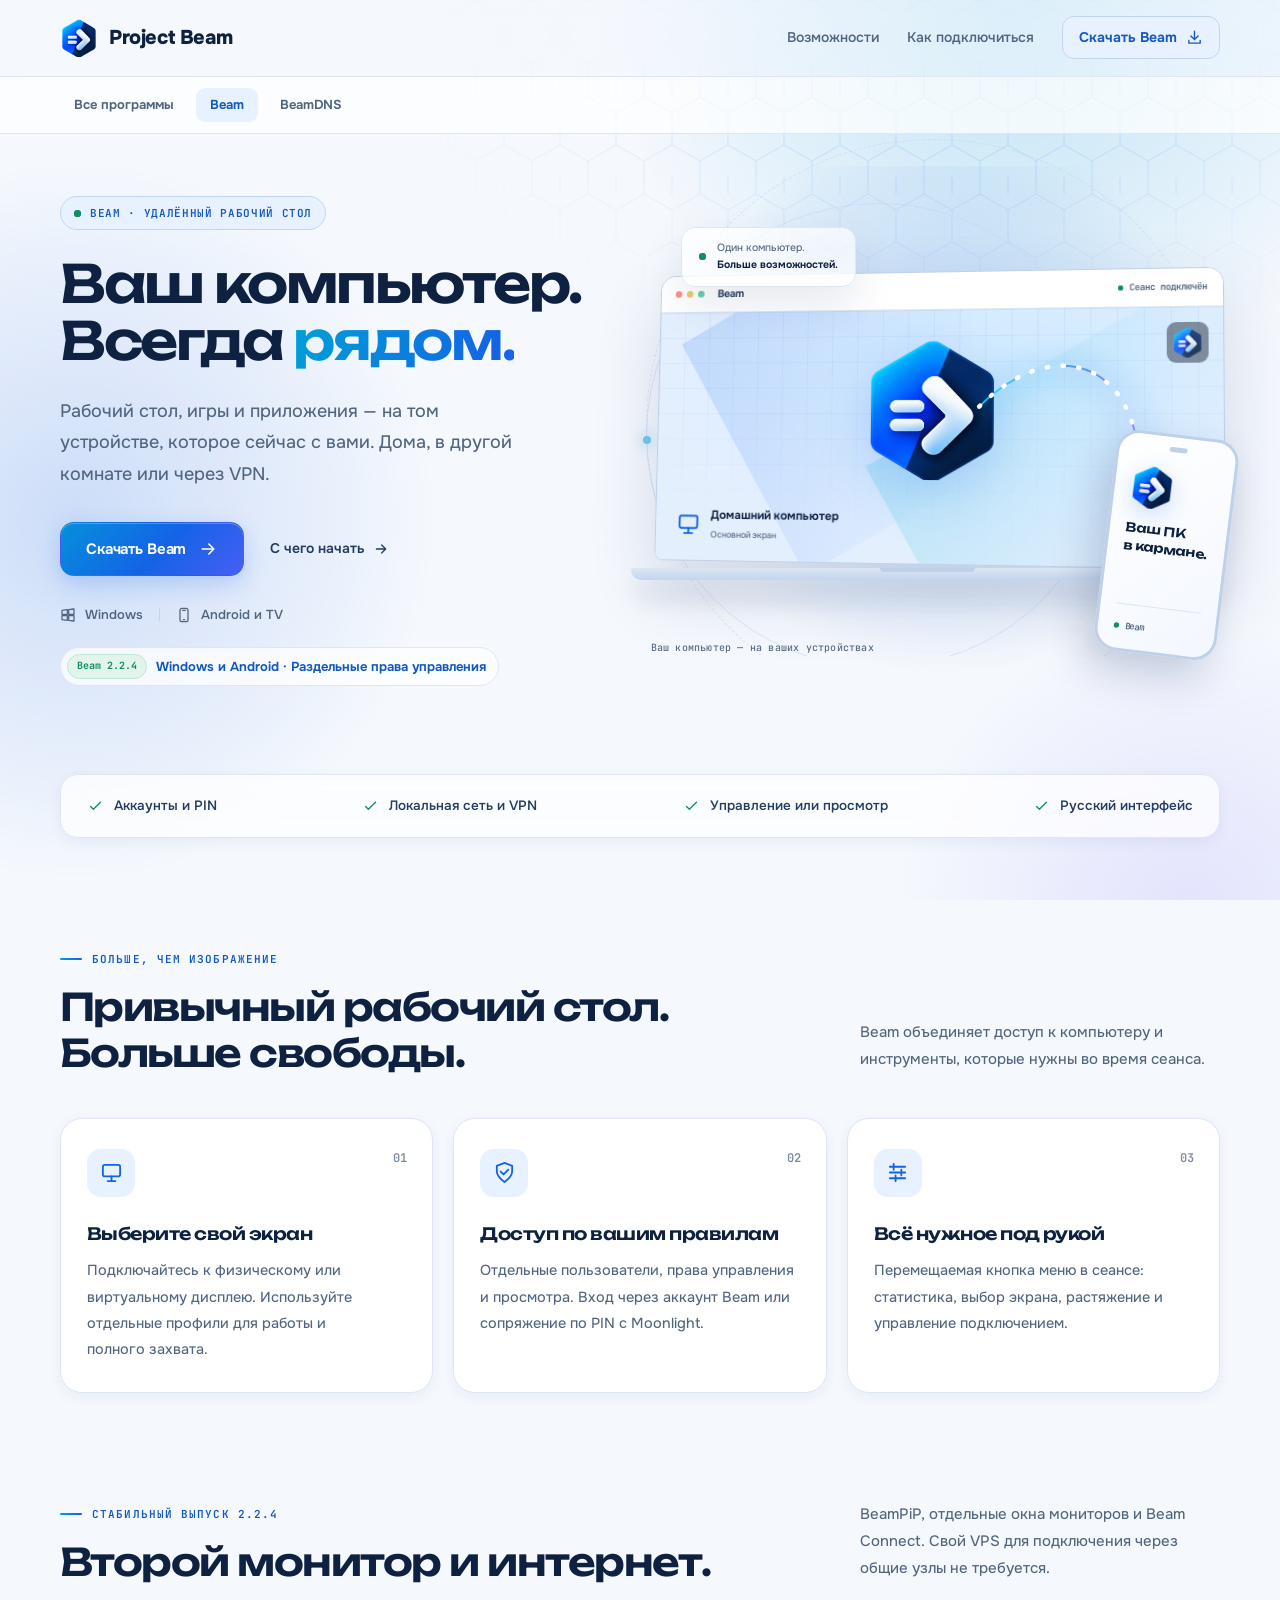
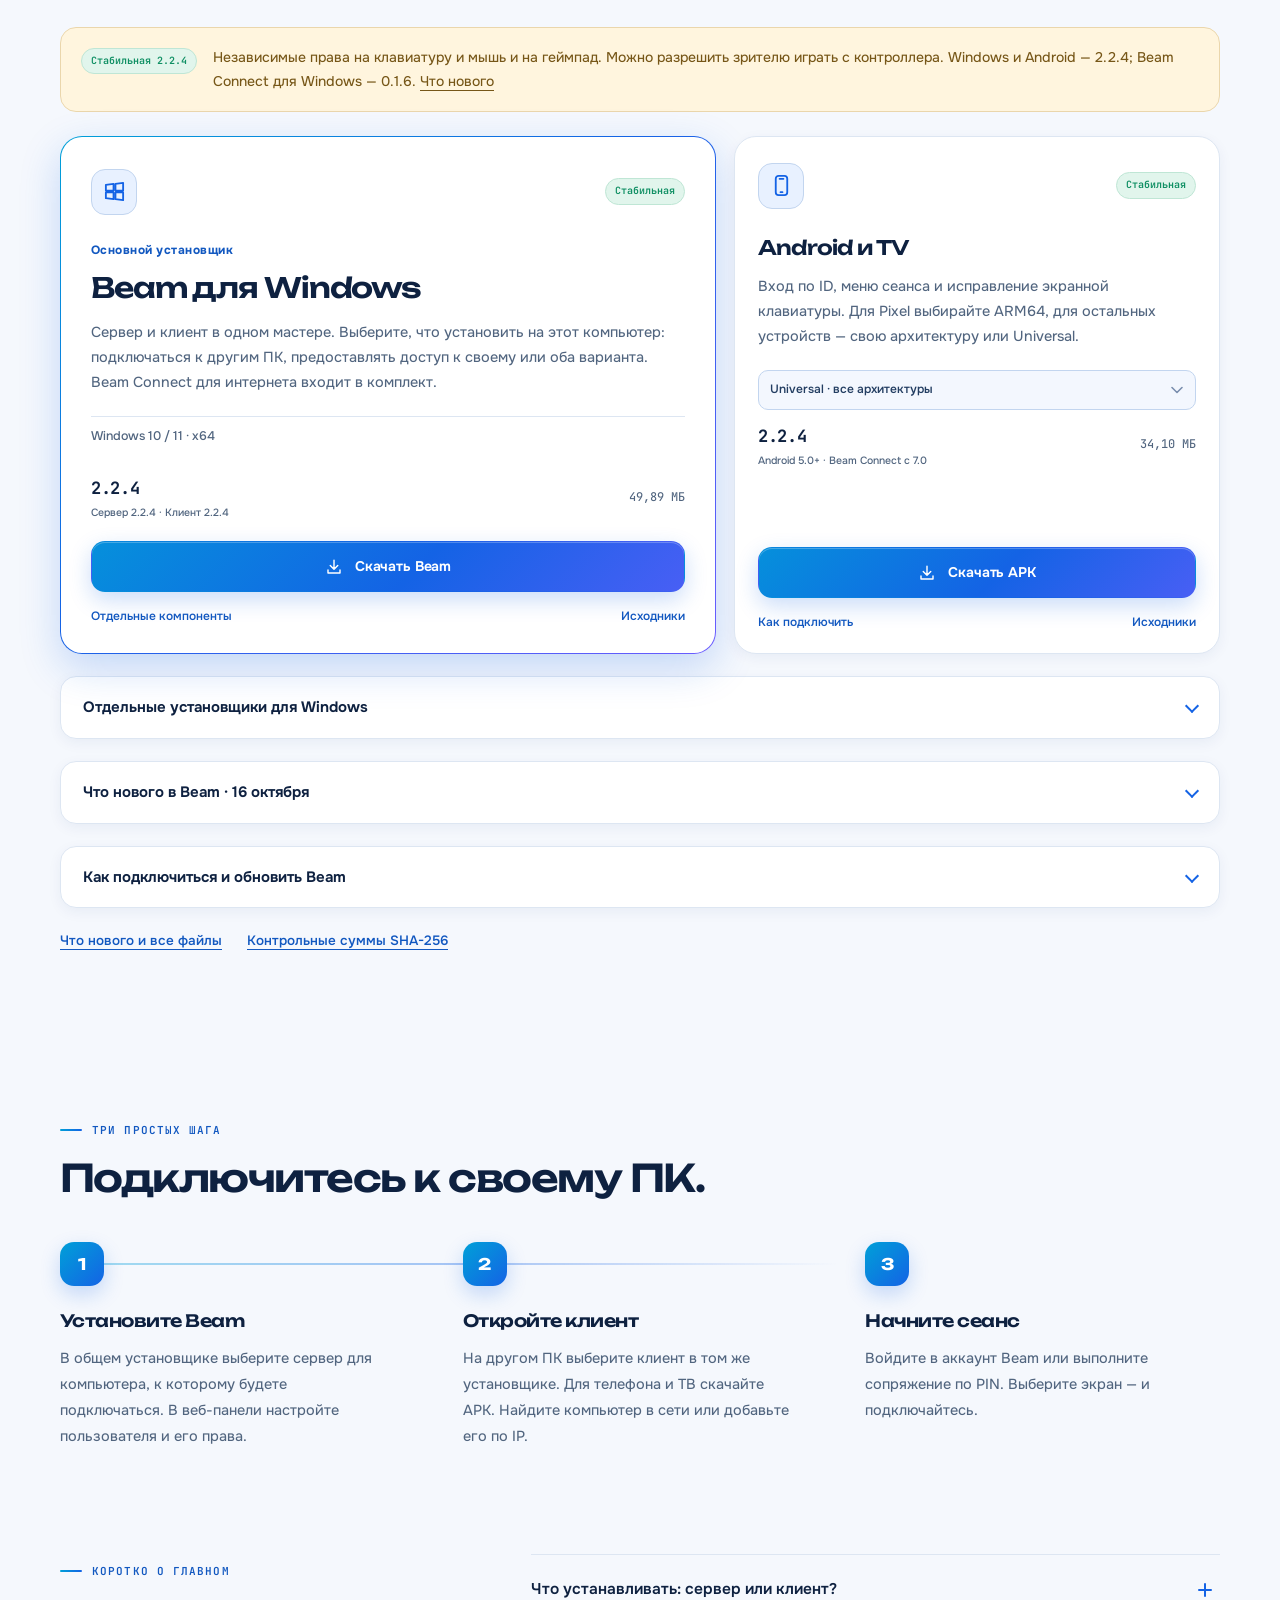
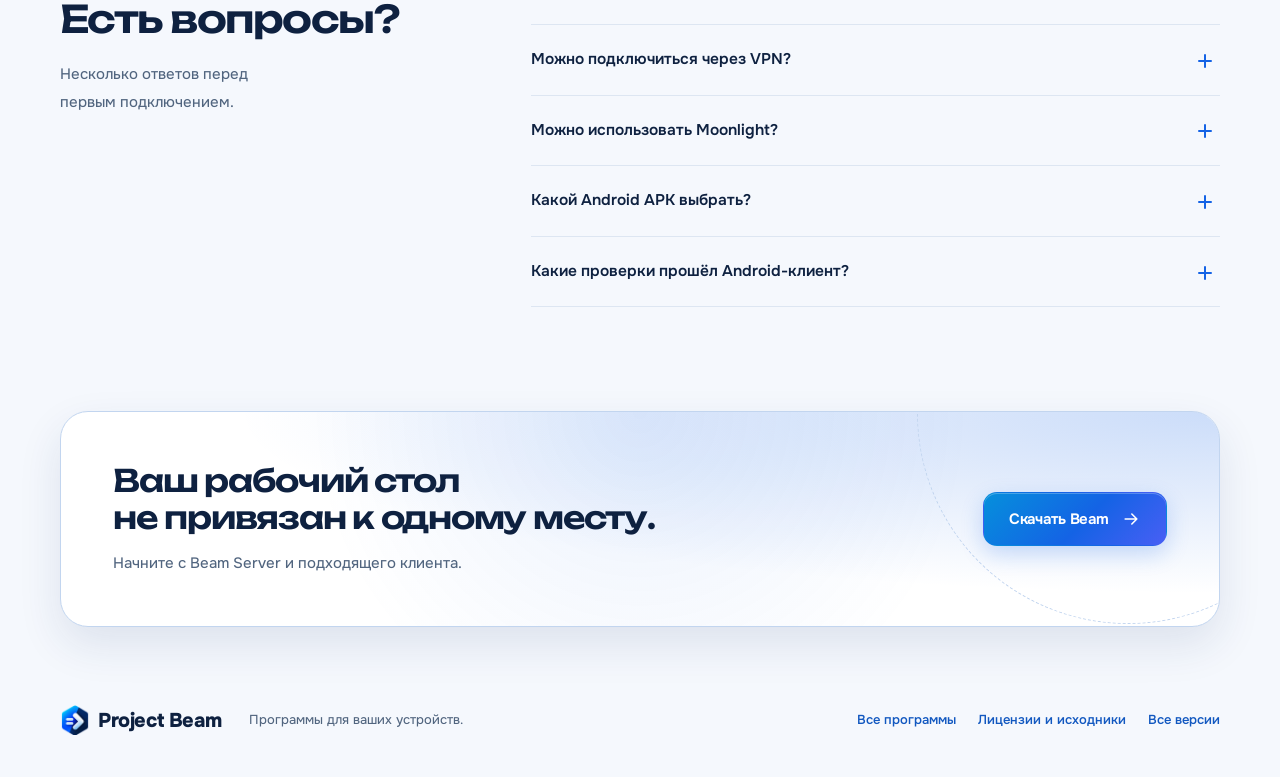
==== commit 3032ddd6: "Publish Beam 2.2.4 for Windows and Android with separate input permissions" ====
--- a/beam.html
+++ b/beam.html
@@ -17,9 +17,9 @@
   <link rel="icon" type="image/png" href="assets/beam.png">
   <link rel="preload" href="assets/fonts/unbounded-cyrillic-wght-normal.woff2" as="font" type="font/woff2" crossorigin>
   <link rel="preload" href="assets/fonts/onest-cyrillic-wght-normal.woff2" as="font" type="font/woff2" crossorigin>
-  <link rel="stylesheet" href="assets/site.css?v=20261016-products">
-  <script src="assets/site.js?v=20261016-products" defer></script>
-  <link rel="stylesheet" href="assets/project.css?v=20261016-products">
+  <link rel="stylesheet" href="assets/site.css?v=20261016-stable224">
+  <script src="assets/site.js?v=20261016-stable224" defer></script>
+  <link rel="stylesheet" href="assets/project.css?v=20261016-stable224">
 </head>
 <body>
   <a class="skip-link" href="#main">Перейти к содержимому</a>
@@ -59,7 +59,7 @@
           <a class="text-link" href="#setup">С чего начать <svg class="icon" aria-hidden="true"><use href="#arrow"/></svg></a>
         </div>
         <div class="hero-platforms"><svg class="icon" aria-hidden="true"><use href="#windows"/></svg><span>Windows</span><span class="separator"></span><svg class="icon" aria-hidden="true"><use href="#phone"/></svg><span>Android и TV</span></div>
-        <a class="latest-update" href="#easytier"><span class="update-tag">Beam 2.2.3</span><strong>Windows · Стабильнее соединение по ID</strong></a>
+        <a class="latest-update" href="#easytier"><span class="update-tag">Beam 2.2.4</span><strong>Windows и Android · Раздельные права управления</strong></a>
       </div>
       <div class="hero-visual" aria-label="Иллюстрация: компьютер и телефон подключены к сеансу Beam">
         <div class="visual-glow"></div><div class="orbits"><div class="orbit orbit-one"></div><div class="orbit orbit-two"></div></div>
@@ -90,16 +90,16 @@
     </section>
     <span id="downloads"></span>
     <section class="section container preview-section" id="easytier" aria-labelledby="easytier-title">
-      <div class="section-heading"><div><span class="section-kicker">Стабильный выпуск 2.2.3</span><h2 id="easytier-title">Второй монитор и интернет.</h2></div><p>BeamPiP, отдельные окна мониторов и Beam Connect. Свой VPS для подключения через общие узлы не требуется.</p></div>
-      <div class="preview-notice"><span class="release-badge stable">Стабильная 2.2.3</span><p>Обновлён Beam Connect: устойчивее прямой маршрут по Beam ID и меньше переключений между UDP и TCP. Windows — 2.2.3, Android — 2.2.2. <a href="#client-update">Что нового</a></p></div>
+      <div class="section-heading"><div><span class="section-kicker">Стабильный выпуск 2.2.4</span><h2 id="easytier-title">Второй монитор и интернет.</h2></div><p>BeamPiP, отдельные окна мониторов и Beam Connect. Свой VPS для подключения через общие узлы не требуется.</p></div>
+      <div class="preview-notice"><span class="release-badge stable">Стабильная 2.2.4</span><p>Независимые права на клавиатуру и мышь и на геймпад. Можно разрешить зрителю играть с контроллера. Windows и Android — 2.2.4; Beam Connect для Windows — 0.1.6. <a href="#client-update">Что нового</a></p></div>
       <div class="download-grid main-download-grid">
         <article class="download-card featured main-installer" data-product="setup" id="beam-installer">
           <div class="card-top"><div class="platform-icon"><svg class="icon" aria-hidden="true"><use href="#windows"/></svg></div><span class="release-badge stable">Стабильная</span></div>
           <span class="installer-label">Основной установщик</span>
           <h3>Beam для Windows</h3><p class="card-description">Сервер и клиент в одном мастере. Выберите, что установить на этот компьютер: подключаться к другим ПК, предоставлять доступ к своему или оба варианта. Beam Connect для интернета входит в комплект.</p>
           <div class="compatibility">Windows 10 / 11 · x64</div>
-          <div class="version-row"><strong>2.2.3 <small>Сервер 2.2.3 · Клиент 2.2.3</small></strong><span data-size="setup">49,89 МБ</span></div>
-          <a class="button primary download-button" data-download="setup" href="https://github.com/JughoDorf/beam-site/releases/download/v2.2.3/BeamSetup-2.2.3.exe"><svg class="icon" aria-hidden="true"><use href="#download"/></svg> Скачать Beam</a>
+          <div class="version-row"><strong>2.2.4 <small>Сервер 2.2.4 · Клиент 2.2.4</small></strong><span data-size="setup">49,89 МБ</span></div>
+          <a class="button primary download-button" data-download="setup" href="https://github.com/JughoDorf/beam-site/releases/download/v2.2.4/BeamSetup-2.2.4.exe"><svg class="icon" aria-hidden="true"><use href="#download"/></svg> Скачать Beam</a>
           <div class="card-links"><a href="#separate-installers">Отдельные компоненты</a><a href="sources.html#easytier">Исходники</a></div>
         </article>
         <article class="download-card android-card" data-product="android">
@@ -107,9 +107,9 @@
           <h3>Android и TV</h3><p class="card-description">Вход по ID, меню сеанса и исправление экранной клавиатуры. Для Pixel выбирайте ARM64, для остальных устройств — свою архитектуру или Universal.</p>
           <label class="visually-hidden" for="android-variant">Вариант APK с Beam Connect</label>
           <select id="android-variant"><option value="universal">Universal · все архитектуры</option><option value="arm64">ARM64 · Pixel и 64-битные устройства</option><option value="arm32">ARM32 · 32-битные устройства</option><option value="x86_64">x86_64 · совместимые устройства</option><option value="x86">x86 · совместимые устройства</option></select>
-          <div class="version-row"><strong>2.2.2 <small>Android 5.0+ · Beam Connect с 7.0</small></strong><span data-size="android">34,10 МБ</span></div>
-          <a class="button primary download-button" data-download="android" href="https://github.com/JughoDorf/beam-site/releases/download/v2.2.2/BeamAndroid-2.2.2-universal.apk"><svg class="icon" aria-hidden="true"><use href="#download"/></svg> Скачать APK</a>
-          <div class="card-links"><a href="#easytier-setup">Как подключить</a><a href="sources.html?v=20261016-products#easytier">Исходники</a></div>
+          <div class="version-row"><strong>2.2.4 <small>Android 5.0+ · Beam Connect с 7.0</small></strong><span data-size="android">34,10 МБ</span></div>
+          <a class="button primary download-button" data-download="android" href="https://github.com/JughoDorf/beam-site/releases/download/v2.2.4/BeamAndroid-2.2.4-universal.apk"><svg class="icon" aria-hidden="true"><use href="#download"/></svg> Скачать APK</a>
+          <div class="card-links"><a href="#easytier-setup">Как подключить</a><a href="sources.html?v=20261016-stable224#easytier">Исходники</a></div>
           <noscript><p class="noscript-note">Без JavaScript доступен Universal APK.</p></noscript>
         </article>
       </div>
@@ -118,17 +118,17 @@
           <div class="card-top"><div class="platform-icon"><svg class="icon" aria-hidden="true"><use href="#monitor"/></svg></div><span class="release-badge stable">Стабильная</span></div>
           <h3>Beam Server</h3><p class="card-description">Независимые потоки мониторов для BeamPiP и отдельных окон. Beam Connect — по выбору в установщике.</p>
           <div class="compatibility">Windows 10 / 11 · x64</div>
-          <div class="version-row"><strong>2.2.3</strong><span data-size="server">25,04 МБ</span></div>
-          <a class="button secondary download-button" data-download="server" href="https://github.com/JughoDorf/beam-site/releases/download/v2.2.3/BeamServerSetup-2.2.3.exe"><svg class="icon" aria-hidden="true"><use href="#download"/></svg> Скачать сервер</a>
-          <div class="card-links"><a href="#easytier-setup">Как подключить</a><a href="sources.html?v=20261016-products#easytier">Исходники</a></div>
+          <div class="version-row"><strong>2.2.4</strong><span data-size="server">25,05 МБ</span></div>
+          <a class="button secondary download-button" data-download="server" href="https://github.com/JughoDorf/beam-site/releases/download/v2.2.4/BeamServerSetup-2.2.4.exe"><svg class="icon" aria-hidden="true"><use href="#download"/></svg> Скачать сервер</a>
+          <div class="card-links"><a href="#easytier-setup">Как подключить</a><a href="sources.html?v=20261016-stable224#easytier">Исходники</a></div>
         </article>
 <article class="download-card" data-product="client">
           <div class="card-top"><div class="platform-icon"><svg class="icon" aria-hidden="true"><use href="#windows"/></svg></div><span class="release-badge stable">Стабильная</span></div>
           <h3>Клиент для Windows</h3><p class="card-description">BeamPiP: второй монитор в миниатюре, отдельные окна мониторов и новое меню сеанса. Подключение по ID — с компонентом Beam Connect в установщике.</p>
           <div class="compatibility">Windows 10 / 11 · x64</div>
-          <div class="version-row"><strong>2.2.3</strong><span data-size="client">31,71 МБ</span></div>
-          <a class="button secondary download-button" data-download="client" href="https://github.com/JughoDorf/beam-site/releases/download/v2.2.3/BeamClientSetup-2.2.3.exe"><svg class="icon" aria-hidden="true"><use href="#download"/></svg> Скачать клиент</a>
-          <div class="card-links"><a href="#easytier-setup">Как подключить</a><a href="sources.html?v=20261016-products#easytier">Исходники</a></div>
+          <div class="version-row"><strong>2.2.4</strong><span data-size="client">31,71 МБ</span></div>
+          <a class="button secondary download-button" data-download="client" href="https://github.com/JughoDorf/beam-site/releases/download/v2.2.4/BeamClientSetup-2.2.4.exe"><svg class="icon" aria-hidden="true"><use href="#download"/></svg> Скачать клиент</a>
+          <div class="card-links"><a href="#easytier-setup">Как подключить</a><a href="sources.html?v=20261016-stable224#easytier">Исходники</a></div>
         </article>
 <article class="download-card" data-product="module">
           <div class="card-top"><div class="platform-icon"><svg class="icon" aria-hidden="true"><use href="#sliders"/></svg></div><span class="release-badge stable">Стабильная</span></div>
@@ -140,11 +140,12 @@
         </article>
       </div></div></details>
       <details class="preview-guide" id="client-update"><summary>Что нового в Beam · 16 октября</summary><div class="preview-guide-content">
+        <p><strong>Beam 2.2.4 · Управление по вашим правилам.</strong> В настройках пользователя два независимых разрешения: «Клавиатура и мышь» и «Геймпад». Зритель может играть с контроллера, если сервер разрешил; мышь, клавиатура и буфер обмена при этом остаются заблокированы. Обновите сервер и клиент Windows или Android до 2.2.4.</p>
         <p><strong>Beam 2.2.3 · Стабильнее Beam ID.</strong> Beam Connect 0.1.6 сохраняет выбранный маршрут, предпочитает прямой UDP и меньше переключается между соединениями с близкой задержкой. Адреса сторонних VPN не используются для построения дополнительного туннеля Beam Connect; обычное подключение по IP через Radmin и другие VPN сохраняется.</p>
-        <p><strong>Обновите обе стороны Windows.</strong> Сервер и клиент 2.2.3 включают новый модуль. Android остаётся 2.2.2 с прежним встроенным модулем. Захват, кодеки, звук, FEC и очереди Apollo/Moonlight не менялись. Выбор пути проверен локально; результат игровых сеансов через интернет ещё требует проверки.</p>
+        <p><strong>Передача изображения и звука.</strong> В Windows сохраняется Beam Connect 0.1.6; встроенный модуль Android не менялся. Захват, кодеки, звук, FEC и очереди Apollo/Moonlight этим выпуском не изменены. Проверки разрешений автоматизированы; игра с физическим контроллером ещё требует проверки на целевых устройствах.</p>
         <p><strong>Beam 2.2.2 · Project Beam.</strong> Компактные настройки клиента, раздельный выбор разрешения и FPS с информацией о битрейте, приглушённые карточки спящих компьютеров и меню у кнопки действий. Обновлена веб-панель сервера; цвета кнопок следуют выбранной теме. Установщики получили единое оформление.</p>
         <p><strong>Меньше фоновой работы.</strong> Статус сервера разбирается одним проходом; при обнаружении ПК сетевые адаптеры опрашиваются один раз. Диагностика загружает ограниченный конец журнала, пропускает неизменные данные и останавливает загрузку в скрытой вкладке. Кодеки, FPS, звук, FEC и очереди Apollo/Moonlight сохранены.</p>
-        <p><strong>Звук на Windows 10.</strong> Исключение выбранного приложения без приглушения игры доступно на обновлённой Windows 10 2004+ и Windows 11. Для более старой Windows 10 добавлена настройка раздельных аудиоустройств. <a href="https://github.com/JughoDorf/beam-site/releases/download/v2.2.3/INSTALL-BEAM-ru.md">Как настроить</a>. Диагностический отчёт теперь сохраняет и первые 30 секунд сеанса.</p>
+        <p><strong>Звук на Windows 10.</strong> Исключение выбранного приложения без приглушения игры доступно на обновлённой Windows 10 2004+ и Windows 11. Для более старой Windows 10 добавлена настройка раздельных аудиоустройств. <a href="https://github.com/JughoDorf/beam-site/releases/download/v2.2.4/INSTALL-BEAM-ru.md">Как настроить</a>. Диагностический отчёт теперь сохраняет и первые 30 секунд сеанса.</p>
         <p><strong>Компактнее установка.</strong> Клиент и сервер используют общую установленную копию Beam Connect 0.1.5; прежние профили и пользователи сохраняются.</p>
         <p><strong>Стабильность подключения.</strong> Фоновая проверка кодировщиков завершается перед подготовкой первого сеанса и не запускается после начала подключения. Во время проверки клиент получает последний завершённый список кодеков и возможностей BeamPiP. При обновлении удаляются неиспользуемые библиотеки и изображения прежнего пакета, поэтому уменьшение установленного размера действует и для существующих установок. Исходный медиатракт сохранён.</p>
         <p><strong>Новое в Beam 2.2.1.</strong> Подключение стало быстрее: на тестовом ПК первое подключение после запуска сервера занимает 1,7 с до первого кадра вместо 5,2 с, повторное — 1,7 с вместо 2,2 с. Сервер заранее проверяет кодировщики и больше не задерживает ответ на запуск сеанса проверкой настроек дисплея. Общий установщик стал меньше на 8,8 МБ, Android APK — на 1,4 МБ. Параметры захвата, кодирования, передачи и воспроизведения сохранены. В локальном сравнении на Intel Quick Sync частота кадров и нагрузка остались на уровне 2.2.0; длительную работу на других устройствах ещё проверяем.</p>
@@ -165,17 +166,17 @@
         <p><strong>Меню сеанса и переключение.</strong> Боковые разделы «Экраны» и «BeamPiP», основные действия в корне меню. Быстрые повторные выборы монитора больше не теряются. Буфер обмена не задерживает сеанс. Окно EasyTier не опрашивает диск, пока закрыто.</p>
         <p><strong>Исправление в клиенте 2.1.3.</strong> Выбранное разрешение и FPS снова видны на главной странице при любом поддерживаемом размере окна. Если места мало, строка переносится. Это параметры следующего подключения; фактический FPS доступен в статистике сеанса.</p>
         <p><strong>Быстрее подключение.</strong> Beam запоминает проверку декодера и звука для вашей системы: повторное подключение на тестовом ПК — 2,1 с вместо 2,8 с до первого кадра, при той же картинке и том же FPS. После обновления драйвера, смены монитора или звукового устройства проверка выполняется заново.</p>
-        <p>Актуальный комплект: сервер и клиент Windows 2.2.3, Android 2.2.2 и Beam Connect 0.1.6 для Windows. Изменения служебной нагрузки проверены автоматически; новые замеры игровых сеансов через Wi-Fi и интернет не проводились.</p>
+        <p>Актуальный комплект: сервер и клиент Windows 2.2.4, Android 2.2.4 и Beam Connect 0.1.6 для Windows. Изменения служебной нагрузки проверены автоматически; новые замеры игровых сеансов через Wi-Fi и интернет не проводились.</p>
       </div></details>
       <details class="preview-guide" id="easytier-setup"><summary>Как подключиться и обновить Beam</summary><div class="preview-guide-content">
-        <p><strong>Перед обновлением Windows завершите сеанс и отключите Beam Connect на обновляемом ПК.</strong> Запустите общий установщик Beam 2.2.3 поверх прежнего и выберите сервер 2.2.3, клиент 2.2.3 или оба компонента. Для интернета выберите компонент Beam Connect в установщиках или обновите отдельный модуль до 0.1.6. Обновите оба Windows-компьютера. Android остаётся 2.2.2. Пользователей и профили удалять не нужно; APK можно поставить поверх прежнего Beam.</p>
-        <ol><li><strong>Подготовьте сервер.</strong> В установщике отметьте «Интернет через Beam Connect». В веб-панели «Интернет» нажмите «Создать сеть»: Beam подберёт доступные узлы с наименьшей измеренной задержкой, сохранит настройки и включит Beam Connect.</li><li><strong>Вход по ID.</strong> Передайте девятизначный ID из раздела «Интернет» сервера. В клиенте нажмите «Добавить компьютер», введите ID и затем обычные логин и пароль Beam. Android 2.2.2 также принимает ID в «+» на главном экране (Android 7.0+).</li><li><strong>Либо используйте приглашение.</strong> Для Android или входа без ID нажмите «Скопировать ссылку» в веб-панели и импортируйте приглашение в настройках клиента «Интернет через Beam Connect». При входе по ID на Windows или Android 2.2.2 этот шаг пропускается.</li><li><strong>Подключите сеть.</strong> На Windows выберите компонент Beam Connect в установщике; на Android он уже встроен. Подтвердите системное разрешение на создание адаптера или VPN.</li><li><strong>Начните сеанс.</strong> Дождитесь маршрута, нажмите «Добавить сервер в Beam» и используйте обычный вход или PIN-сопряжение.</li></ol>
+        <p><strong>Перед обновлением Windows завершите сеанс и отключите Beam Connect на обновляемом ПК.</strong> Запустите общий установщик Beam 2.2.4 поверх прежнего и выберите сервер 2.2.4, клиент 2.2.4 или оба компонента. Для интернета выберите компонент Beam Connect в установщиках или обновите отдельный модуль до 0.1.6. Обновите оба Windows-компьютера. Обновите также Android до 2.2.4. Пользователей и профили удалять не нужно; APK можно поставить поверх прежнего Beam.</p>
+        <ol><li><strong>Подготовьте сервер.</strong> В установщике отметьте «Интернет через Beam Connect». В веб-панели «Интернет» нажмите «Создать сеть»: Beam подберёт доступные узлы с наименьшей измеренной задержкой, сохранит настройки и включит Beam Connect.</li><li><strong>Вход по ID.</strong> Передайте девятизначный ID из раздела «Интернет» сервера. В клиенте нажмите «Добавить компьютер», введите ID и затем обычные логин и пароль Beam. Android 2.2.4 также принимает ID в «+» на главном экране (Android 7.0+).</li><li><strong>Либо используйте приглашение.</strong> Для Android или входа без ID нажмите «Скопировать ссылку» в веб-панели и импортируйте приглашение в настройках клиента «Интернет через Beam Connect». При входе по ID на Windows или Android 2.2.4 этот шаг пропускается.</li><li><strong>Подключите сеть.</strong> На Windows выберите компонент Beam Connect в установщике; на Android он уже встроен. Подтвердите системное разрешение на создание адаптера или VPN.</li><li><strong>Начните сеанс.</strong> Дождитесь маршрута, нажмите «Добавить сервер в Beam» и используйте обычный вход или PIN-сопряжение.</li></ol>
         <p>Общие узлы помогают устройствам найти друг друга. По возможности соединение идёт напрямую; иначе доступность и скорость зависят от ретранслятора. Android допускает один VPN в профиле. После смены сети может потребоваться повторное подключение. Приглашение храните в секрете.</p>
         <p><strong>Ограничение ID.</strong> ID публичный, и ключ сети выводится из него. Знающий ID может присоединиться к туннелю; пароль Beam защищает вход в сеанс, но остаётся риск вмешательства в DHCP/маршруты и отказа в обслуживании. Используйте уникальные пароли. Для закрытой группы выбирайте секретное приглашение.</p>
         <p><strong>Moonlight и iPhone.</strong> В веб-панели скачайте конфигурацию для отдельного приложения EasyTier, импортируйте её и добавьте VPN-адрес сервера в Moonlight. Первое сопряжение iPhone рекомендуется выполнить в домашней сети; работа на физическом iPhone ещё проверяется.</p>
-        <div class="preview-links"><a href="https://github.com/JughoDorf/beam-site/releases/download/v2.2.3/INSTALL-BEAM-ru.md">Полная инструкция</a><a href="https://github.com/JughoDorf/beam-site/releases/download/v2.2.3/BeamConnect-0.1.6-windows-x64.zip">Модуль для переносной версии</a></div>
+        <div class="preview-links"><a href="https://github.com/JughoDorf/beam-site/releases/download/v2.2.4/INSTALL-BEAM-ru.md">Полная инструкция</a><a href="https://github.com/JughoDorf/beam-site/releases/download/v2.2.3/BeamConnect-0.1.6-windows-x64.zip">Модуль для переносной версии</a></div>
       </div></details>
-      <div class="preview-links"><a href="https://github.com/JughoDorf/beam-site/releases/tag/v2.2.3">Что нового и все файлы</a><a href="https://github.com/JughoDorf/beam-site/releases/download/v2.2.3/SHA256SUMS.txt">Контрольные суммы SHA-256</a></div>
+      <div class="preview-links"><a href="https://github.com/JughoDorf/beam-site/releases/tag/v2.2.4">Что нового и все файлы</a><a href="https://github.com/JughoDorf/beam-site/releases/download/v2.2.4/SHA256SUMS.txt">Контрольные суммы SHA-256</a></div>
     </section>
     <section class="section container" id="setup">
       <div class="section-heading"><div><span class="section-kicker">Три простых шага</span><h2>Подключитесь к своему ПК.</h2></div></div>
@@ -192,7 +193,7 @@
         <details><summary>Можно подключиться через VPN?</summary><p>Да, когда между устройствами есть сетевой доступ. Если сервер не появился автоматически, добавьте его по IP. Для автоматического обнаружения между подсетями может потребоваться ретрансляция mDNS на роутере.</p></details>
         <details><summary>Можно использовать Moonlight?</summary><p>Да. В сервере Beam включите поддержку Moonlight. В разделе «Пользователи → Сопряжение по PIN» введите PIN клиента и выберите пользователя, чьи права получит устройство.</p></details>
         <details><summary>Какой Android APK выбрать?</summary><p>Если не знаете архитектуру устройства, выбирайте Universal. ARM64 занимает меньше места и подходит 64-битным ARM-устройствам, включая Pixel 10. Для ARM32 есть отдельный APK. Минимальная версия в манифесте — Android 5.0; работа на каждом конкретном устройстве зависит от его декодера и возможностей системы.</p></details>
-        <details><summary>Какие проверки прошёл Android-клиент?</summary><p>Версия 2.2.2 прошла локальную release-сборку и 36 автоматических проверок; изменения 2.2.0 включают шесть проверок клавиатуры на моделях Android 6 и 16. Ранее интерфейс и совместимость базового клиента проверялись на эмуляторах Android 5.0, Android 7.0 и Android TV, сеть ID — с Windows на локальном стенде. Подпись APK сохранена. Показ Gboard, живое подключение по ID через интернет и длительные сеансы на Pixel и физических ТВ ещё требуют проверки.</p></details>
+        <details><summary>Какие проверки прошёл Android-клиент?</summary><p>Версия 2.2.4 прошла локальную release-сборку и 39 автоматических JVM-проверок; изменения 2.2.0 включают шесть проверок клавиатуры на моделях Android 6 и 16. Ранее интерфейс и совместимость базового клиента проверялись на эмуляторах Android 5.0, Android 7.0 и Android TV, сеть ID — с Windows на локальном стенде. Подпись APK сохранена. Показ Gboard, живое подключение по ID через интернет и длительные сеансы на Pixel и физических ТВ ещё требуют проверки.</p></details>
       </div>
     </section>
     <section class="closing container"><div><h2>Ваш рабочий стол<br>не привязан к одному месту.</h2><p>Начните с Beam Server и подходящего клиента.</p></div><a class="button primary" href="#beam-installer">Скачать Beam <svg class="icon" aria-hidden="true"><use href="#arrow"/></svg></a></section>
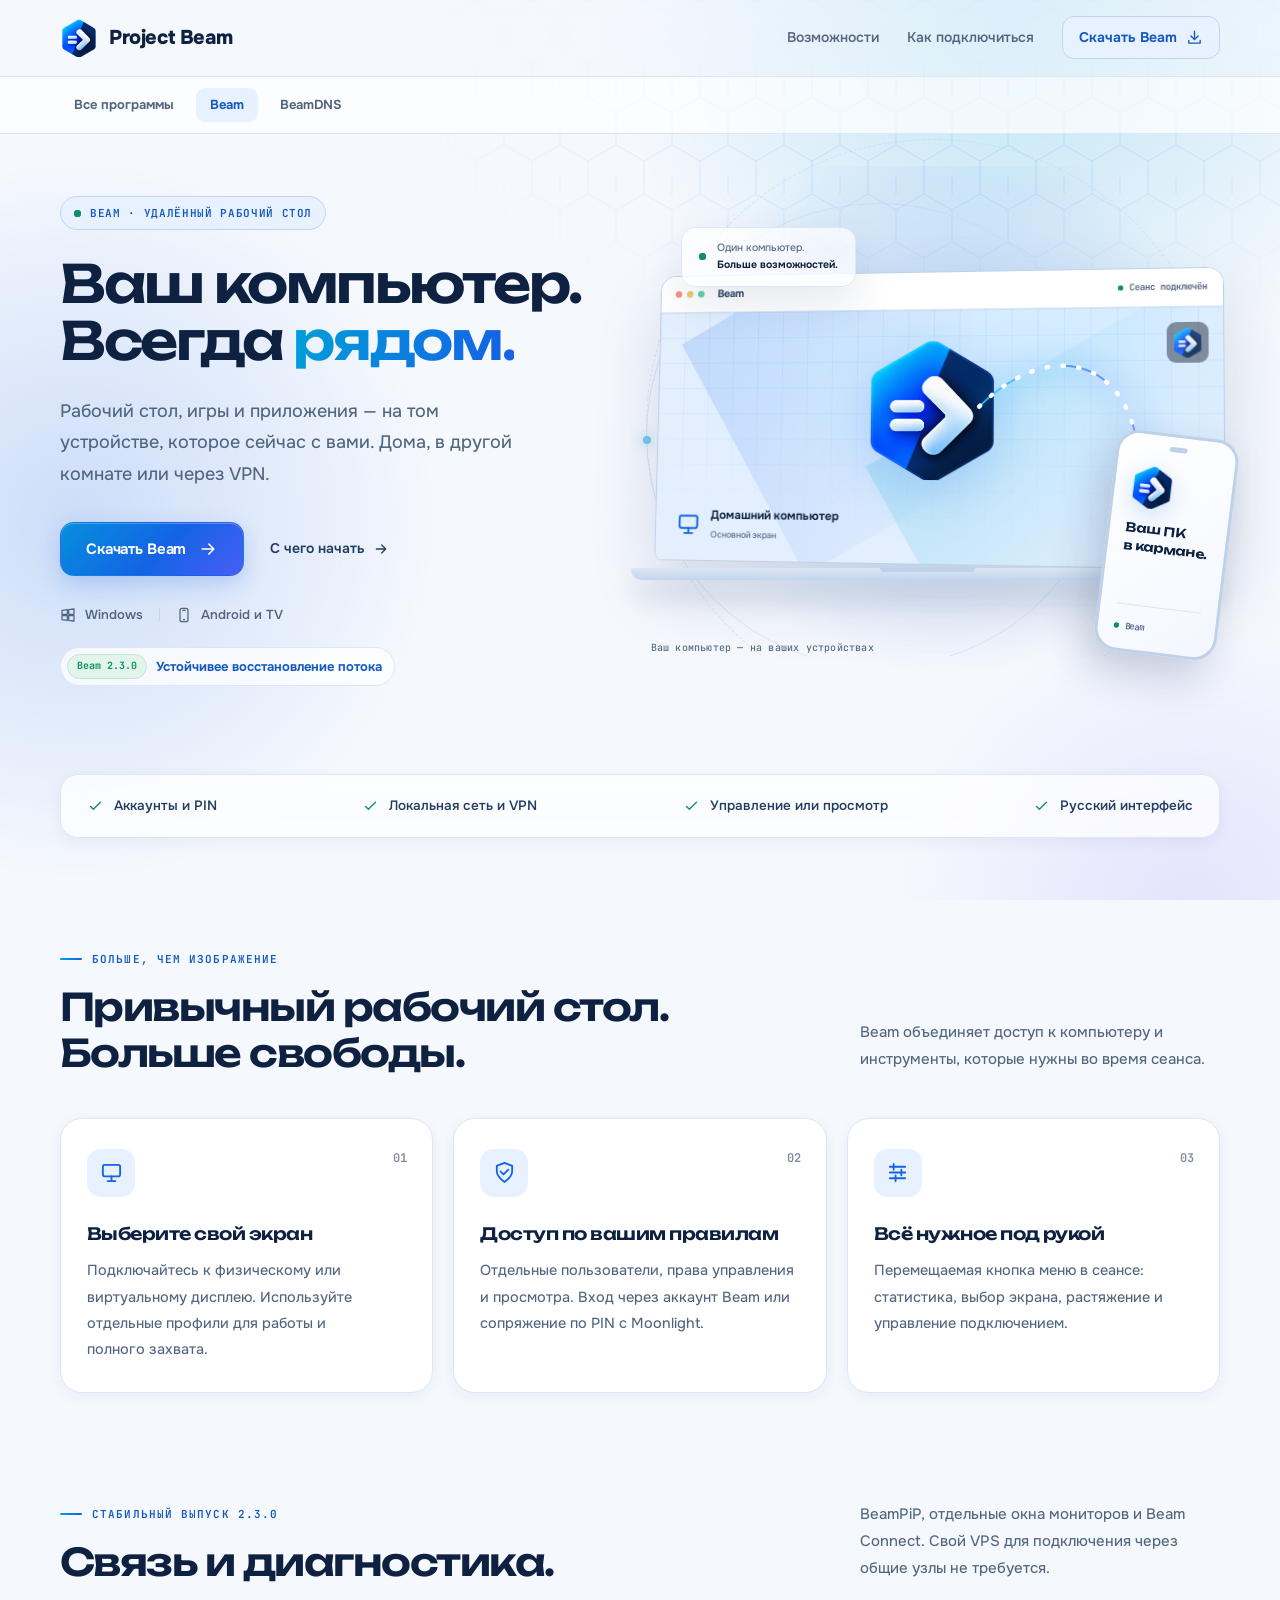
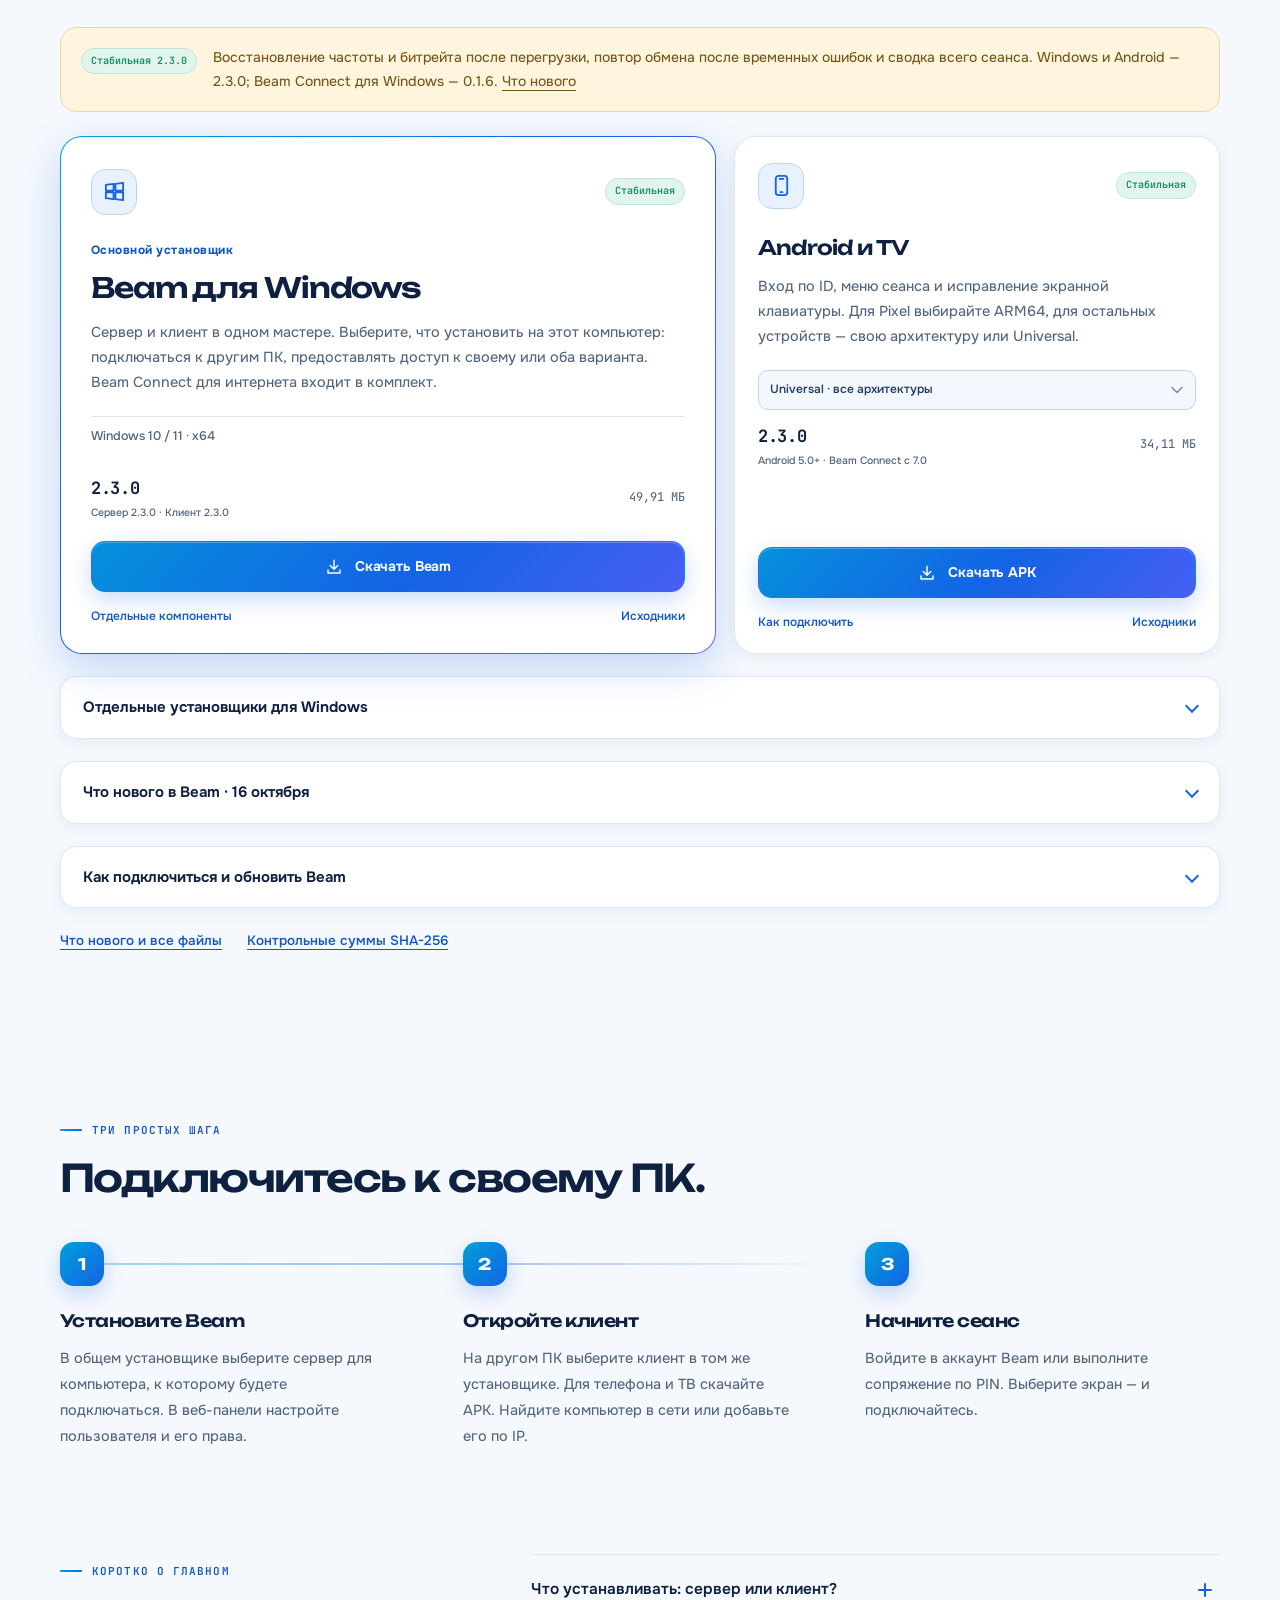
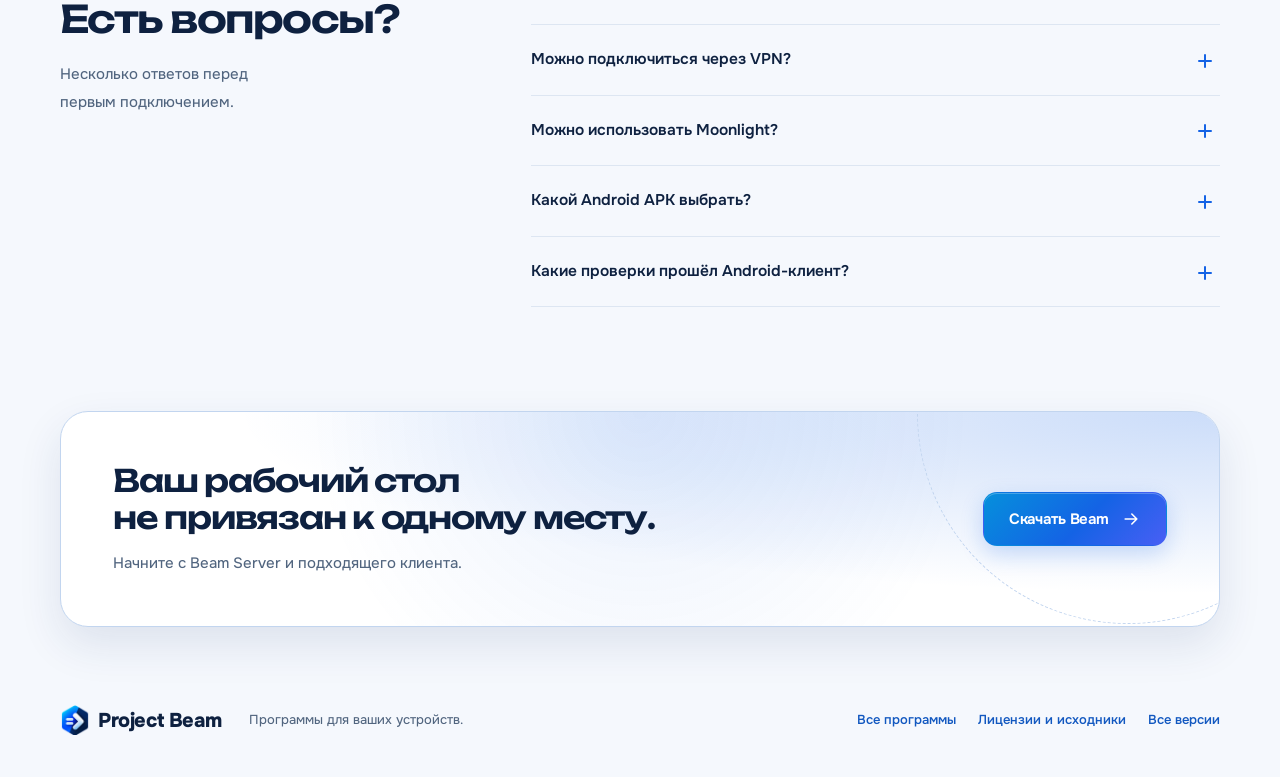
==== commit 96d601bd: "Publish Beam 2.3.0 with tested recovery and session diagnostics" ====
--- a/beam.html
+++ b/beam.html
@@ -17,9 +17,9 @@
   <link rel="icon" type="image/png" href="assets/beam.png">
   <link rel="preload" href="assets/fonts/unbounded-cyrillic-wght-normal.woff2" as="font" type="font/woff2" crossorigin>
   <link rel="preload" href="assets/fonts/onest-cyrillic-wght-normal.woff2" as="font" type="font/woff2" crossorigin>
-  <link rel="stylesheet" href="assets/site.css?v=20261016-stable224">
-  <script src="assets/site.js?v=20261016-stable224" defer></script>
-  <link rel="stylesheet" href="assets/project.css?v=20261016-stable224">
+  <link rel="stylesheet" href="assets/site.css?v=20261026-stable230">
+  <script src="assets/site.js?v=20261026-stable230" defer></script>
+  <link rel="stylesheet" href="assets/project.css?v=20261026-stable230">
 </head>
 <body>
   <a class="skip-link" href="#main">Перейти к содержимому</a>
@@ -59,7 +59,7 @@
           <a class="text-link" href="#setup">С чего начать <svg class="icon" aria-hidden="true"><use href="#arrow"/></svg></a>
         </div>
         <div class="hero-platforms"><svg class="icon" aria-hidden="true"><use href="#windows"/></svg><span>Windows</span><span class="separator"></span><svg class="icon" aria-hidden="true"><use href="#phone"/></svg><span>Android и TV</span></div>
-        <a class="latest-update" href="#easytier"><span class="update-tag">Beam 2.2.4</span><strong>Windows и Android · Раздельные права управления</strong></a>
+        <a class="latest-update" href="#easytier"><span class="update-tag">Beam 2.3.0</span><strong>Устойчивее восстановление потока</strong></a>
       </div>
       <div class="hero-visual" aria-label="Иллюстрация: компьютер и телефон подключены к сеансу Beam">
         <div class="visual-glow"></div><div class="orbits"><div class="orbit orbit-one"></div><div class="orbit orbit-two"></div></div>
@@ -90,16 +90,16 @@
     </section>
     <span id="downloads"></span>
     <section class="section container preview-section" id="easytier" aria-labelledby="easytier-title">
-      <div class="section-heading"><div><span class="section-kicker">Стабильный выпуск 2.2.4</span><h2 id="easytier-title">Второй монитор и интернет.</h2></div><p>BeamPiP, отдельные окна мониторов и Beam Connect. Свой VPS для подключения через общие узлы не требуется.</p></div>
-      <div class="preview-notice"><span class="release-badge stable">Стабильная 2.2.4</span><p>Независимые права на клавиатуру и мышь и на геймпад. Можно разрешить зрителю играть с контроллера. Windows и Android — 2.2.4; Beam Connect для Windows — 0.1.6. <a href="#client-update">Что нового</a></p></div>
+      <div class="section-heading"><div><span class="section-kicker">Стабильный выпуск 2.3.0</span><h2 id="easytier-title">Связь и диагностика.</h2></div><p>BeamPiP, отдельные окна мониторов и Beam Connect. Свой VPS для подключения через общие узлы не требуется.</p></div>
+      <div class="preview-notice"><span class="release-badge stable">Стабильная 2.3.0</span><p>Восстановление частоты и битрейта после перегрузки, повтор обмена после временных ошибок и сводка всего сеанса. Windows и Android — 2.3.0; Beam Connect для Windows — 0.1.6. <a href="#client-update">Что нового</a></p></div>
       <div class="download-grid main-download-grid">
         <article class="download-card featured main-installer" data-product="setup" id="beam-installer">
           <div class="card-top"><div class="platform-icon"><svg class="icon" aria-hidden="true"><use href="#windows"/></svg></div><span class="release-badge stable">Стабильная</span></div>
           <span class="installer-label">Основной установщик</span>
           <h3>Beam для Windows</h3><p class="card-description">Сервер и клиент в одном мастере. Выберите, что установить на этот компьютер: подключаться к другим ПК, предоставлять доступ к своему или оба варианта. Beam Connect для интернета входит в комплект.</p>
           <div class="compatibility">Windows 10 / 11 · x64</div>
-          <div class="version-row"><strong>2.2.4 <small>Сервер 2.2.4 · Клиент 2.2.4</small></strong><span data-size="setup">49,89 МБ</span></div>
-          <a class="button primary download-button" data-download="setup" href="https://github.com/JughoDorf/beam-site/releases/download/v2.2.4/BeamSetup-2.2.4.exe"><svg class="icon" aria-hidden="true"><use href="#download"/></svg> Скачать Beam</a>
+          <div class="version-row"><strong>2.3.0 <small>Сервер 2.3.0 · Клиент 2.3.0</small></strong><span data-size="setup">49,91 МБ</span></div>
+          <a class="button primary download-button" data-download="setup" href="https://github.com/JughoDorf/beam-site/releases/download/v2.3.0/BeamSetup-2.3.0.exe"><svg class="icon" aria-hidden="true"><use href="#download"/></svg> Скачать Beam</a>
           <div class="card-links"><a href="#separate-installers">Отдельные компоненты</a><a href="sources.html#easytier">Исходники</a></div>
         </article>
         <article class="download-card android-card" data-product="android">
@@ -107,9 +107,9 @@
           <h3>Android и TV</h3><p class="card-description">Вход по ID, меню сеанса и исправление экранной клавиатуры. Для Pixel выбирайте ARM64, для остальных устройств — свою архитектуру или Universal.</p>
           <label class="visually-hidden" for="android-variant">Вариант APK с Beam Connect</label>
           <select id="android-variant"><option value="universal">Universal · все архитектуры</option><option value="arm64">ARM64 · Pixel и 64-битные устройства</option><option value="arm32">ARM32 · 32-битные устройства</option><option value="x86_64">x86_64 · совместимые устройства</option><option value="x86">x86 · совместимые устройства</option></select>
-          <div class="version-row"><strong>2.2.4 <small>Android 5.0+ · Beam Connect с 7.0</small></strong><span data-size="android">34,10 МБ</span></div>
-          <a class="button primary download-button" data-download="android" href="https://github.com/JughoDorf/beam-site/releases/download/v2.2.4/BeamAndroid-2.2.4-universal.apk"><svg class="icon" aria-hidden="true"><use href="#download"/></svg> Скачать APK</a>
-          <div class="card-links"><a href="#easytier-setup">Как подключить</a><a href="sources.html?v=20261016-stable224#easytier">Исходники</a></div>
+          <div class="version-row"><strong>2.3.0 <small>Android 5.0+ · Beam Connect с 7.0</small></strong><span data-size="android">34,11 МБ</span></div>
+          <a class="button primary download-button" data-download="android" href="https://github.com/JughoDorf/beam-site/releases/download/v2.3.0/BeamAndroid-2.3.0-universal.apk"><svg class="icon" aria-hidden="true"><use href="#download"/></svg> Скачать APK</a>
+          <div class="card-links"><a href="#easytier-setup">Как подключить</a><a href="sources.html?v=20261026-stable230#easytier">Исходники</a></div>
           <noscript><p class="noscript-note">Без JavaScript доступен Universal APK.</p></noscript>
         </article>
       </div>
@@ -118,17 +118,17 @@
           <div class="card-top"><div class="platform-icon"><svg class="icon" aria-hidden="true"><use href="#monitor"/></svg></div><span class="release-badge stable">Стабильная</span></div>
           <h3>Beam Server</h3><p class="card-description">Независимые потоки мониторов для BeamPiP и отдельных окон. Beam Connect — по выбору в установщике.</p>
           <div class="compatibility">Windows 10 / 11 · x64</div>
-          <div class="version-row"><strong>2.2.4</strong><span data-size="server">25,05 МБ</span></div>
-          <a class="button secondary download-button" data-download="server" href="https://github.com/JughoDorf/beam-site/releases/download/v2.2.4/BeamServerSetup-2.2.4.exe"><svg class="icon" aria-hidden="true"><use href="#download"/></svg> Скачать сервер</a>
-          <div class="card-links"><a href="#easytier-setup">Как подключить</a><a href="sources.html?v=20261016-stable224#easytier">Исходники</a></div>
+          <div class="version-row"><strong>2.3.0</strong><span data-size="server">25,05 МБ</span></div>
+          <a class="button secondary download-button" data-download="server" href="https://github.com/JughoDorf/beam-site/releases/download/v2.3.0/BeamServerSetup-2.3.0.exe"><svg class="icon" aria-hidden="true"><use href="#download"/></svg> Скачать сервер</a>
+          <div class="card-links"><a href="#easytier-setup">Как подключить</a><a href="sources.html?v=20261026-stable230#easytier">Исходники</a></div>
         </article>
 <article class="download-card" data-product="client">
           <div class="card-top"><div class="platform-icon"><svg class="icon" aria-hidden="true"><use href="#windows"/></svg></div><span class="release-badge stable">Стабильная</span></div>
           <h3>Клиент для Windows</h3><p class="card-description">BeamPiP: второй монитор в миниатюре, отдельные окна мониторов и новое меню сеанса. Подключение по ID — с компонентом Beam Connect в установщике.</p>
           <div class="compatibility">Windows 10 / 11 · x64</div>
-          <div class="version-row"><strong>2.2.4</strong><span data-size="client">31,71 МБ</span></div>
-          <a class="button secondary download-button" data-download="client" href="https://github.com/JughoDorf/beam-site/releases/download/v2.2.4/BeamClientSetup-2.2.4.exe"><svg class="icon" aria-hidden="true"><use href="#download"/></svg> Скачать клиент</a>
-          <div class="card-links"><a href="#easytier-setup">Как подключить</a><a href="sources.html?v=20261016-stable224#easytier">Исходники</a></div>
+          <div class="version-row"><strong>2.3.0</strong><span data-size="client">31,72 МБ</span></div>
+          <a class="button secondary download-button" data-download="client" href="https://github.com/JughoDorf/beam-site/releases/download/v2.3.0/BeamClientSetup-2.3.0.exe"><svg class="icon" aria-hidden="true"><use href="#download"/></svg> Скачать клиент</a>
+          <div class="card-links"><a href="#easytier-setup">Как подключить</a><a href="sources.html?v=20261026-stable230#easytier">Исходники</a></div>
         </article>
 <article class="download-card" data-product="module">
           <div class="card-top"><div class="platform-icon"><svg class="icon" aria-hidden="true"><use href="#sliders"/></svg></div><span class="release-badge stable">Стабильная</span></div>
@@ -140,12 +140,13 @@
         </article>
       </div></div></details>
       <details class="preview-guide" id="client-update"><summary>Что нового в Beam · 16 октября</summary><div class="preview-guide-content">
+        <p><strong>Beam 2.3.0 · Восстановление без зависшего ограничения.</strong> Редкие потери больше не удерживают аварийный FPS бесконечно. Пробное повышение подтверждается свежими здоровыми окнами и откатывается при неудаче. Windows-диагностика сохраняет сводку всего сеанса и ревизию серверной политики. Пройдены локальные видеопрогоны и автоматические проверки; отсутствие рывков в любой сети не обещается.</p>
         <p><strong>Beam 2.2.4 · Управление по вашим правилам.</strong> В настройках пользователя два независимых разрешения: «Клавиатура и мышь» и «Геймпад». Зритель может играть с контроллера, если сервер разрешил; мышь, клавиатура и буфер обмена при этом остаются заблокированы. Обновите сервер и клиент Windows или Android до 2.2.4.</p>
         <p><strong>Beam 2.2.3 · Стабильнее Beam ID.</strong> Beam Connect 0.1.6 сохраняет выбранный маршрут, предпочитает прямой UDP и меньше переключается между соединениями с близкой задержкой. Адреса сторонних VPN не используются для построения дополнительного туннеля Beam Connect; обычное подключение по IP через Radmin и другие VPN сохраняется.</p>
-        <p><strong>Передача изображения и звука.</strong> В Windows сохраняется Beam Connect 0.1.6; встроенный модуль Android не менялся. Захват, кодеки, звук, FEC и очереди Apollo/Moonlight этим выпуском не изменены. Проверки разрешений автоматизированы; игра с физическим контроллером ещё требует проверки на целевых устройствах.</p>
+        <p><strong>Сохранение качества.</strong> Пресеты кодировщиков, RTP/FEC, звук и очереди сохранены. При перегрузке адаптация временно снижает битрейт и частоту с проверочным восстановлением. Периодический Intra Refresh по умолчанию выключен. Реальные Wi-Fi/VPN-сети и целевые GPU продолжаем проверять.</p>
         <p><strong>Beam 2.2.2 · Project Beam.</strong> Компактные настройки клиента, раздельный выбор разрешения и FPS с информацией о битрейте, приглушённые карточки спящих компьютеров и меню у кнопки действий. Обновлена веб-панель сервера; цвета кнопок следуют выбранной теме. Установщики получили единое оформление.</p>
         <p><strong>Меньше фоновой работы.</strong> Статус сервера разбирается одним проходом; при обнаружении ПК сетевые адаптеры опрашиваются один раз. Диагностика загружает ограниченный конец журнала, пропускает неизменные данные и останавливает загрузку в скрытой вкладке. Кодеки, FPS, звук, FEC и очереди Apollo/Moonlight сохранены.</p>
-        <p><strong>Звук на Windows 10.</strong> Исключение выбранного приложения без приглушения игры доступно на обновлённой Windows 10 2004+ и Windows 11. Для более старой Windows 10 добавлена настройка раздельных аудиоустройств. <a href="https://github.com/JughoDorf/beam-site/releases/download/v2.2.4/INSTALL-BEAM-ru.md">Как настроить</a>. Диагностический отчёт теперь сохраняет и первые 30 секунд сеанса.</p>
+        <p><strong>Звук на Windows 10.</strong> Исключение выбранного приложения без приглушения игры доступно на обновлённой Windows 10 2004+ и Windows 11. Для более старой Windows 10 добавлена настройка раздельных аудиоустройств. <a href="https://github.com/JughoDorf/beam-site/releases/download/v2.3.0/INSTALL-BEAM-ru.md">Как настроить</a>. Диагностический отчёт теперь сохраняет и первые 30 секунд сеанса.</p>
         <p><strong>Компактнее установка.</strong> Клиент и сервер используют общую установленную копию Beam Connect 0.1.5; прежние профили и пользователи сохраняются.</p>
         <p><strong>Стабильность подключения.</strong> Фоновая проверка кодировщиков завершается перед подготовкой первого сеанса и не запускается после начала подключения. Во время проверки клиент получает последний завершённый список кодеков и возможностей BeamPiP. При обновлении удаляются неиспользуемые библиотеки и изображения прежнего пакета, поэтому уменьшение установленного размера действует и для существующих установок. Исходный медиатракт сохранён.</p>
         <p><strong>Новое в Beam 2.2.1.</strong> Подключение стало быстрее: на тестовом ПК первое подключение после запуска сервера занимает 1,7 с до первого кадра вместо 5,2 с, повторное — 1,7 с вместо 2,2 с. Сервер заранее проверяет кодировщики и больше не задерживает ответ на запуск сеанса проверкой настроек дисплея. Общий установщик стал меньше на 8,8 МБ, Android APK — на 1,4 МБ. Параметры захвата, кодирования, передачи и воспроизведения сохранены. В локальном сравнении на Intel Quick Sync частота кадров и нагрузка остались на уровне 2.2.0; длительную работу на других устройствах ещё проверяем.</p>
@@ -166,17 +167,17 @@
         <p><strong>Меню сеанса и переключение.</strong> Боковые разделы «Экраны» и «BeamPiP», основные действия в корне меню. Быстрые повторные выборы монитора больше не теряются. Буфер обмена не задерживает сеанс. Окно EasyTier не опрашивает диск, пока закрыто.</p>
         <p><strong>Исправление в клиенте 2.1.3.</strong> Выбранное разрешение и FPS снова видны на главной странице при любом поддерживаемом размере окна. Если места мало, строка переносится. Это параметры следующего подключения; фактический FPS доступен в статистике сеанса.</p>
         <p><strong>Быстрее подключение.</strong> Beam запоминает проверку декодера и звука для вашей системы: повторное подключение на тестовом ПК — 2,1 с вместо 2,8 с до первого кадра, при той же картинке и том же FPS. После обновления драйвера, смены монитора или звукового устройства проверка выполняется заново.</p>
-        <p>Актуальный комплект: сервер и клиент Windows 2.2.4, Android 2.2.4 и Beam Connect 0.1.6 для Windows. Изменения служебной нагрузки проверены автоматически; новые замеры игровых сеансов через Wi-Fi и интернет не проводились.</p>
+        <p>Актуальный комплект: сервер и клиент Windows 2.3.0, Android 2.3.0 и Beam Connect 0.1.6 для Windows. Проведены контролируемые локальные видеопрогоны и длительный сеанс; игровые проверки через Wi-Fi и интернет продолжаются.</p>
       </div></details>
       <details class="preview-guide" id="easytier-setup"><summary>Как подключиться и обновить Beam</summary><div class="preview-guide-content">
-        <p><strong>Перед обновлением Windows завершите сеанс и отключите Beam Connect на обновляемом ПК.</strong> Запустите общий установщик Beam 2.2.4 поверх прежнего и выберите сервер 2.2.4, клиент 2.2.4 или оба компонента. Для интернета выберите компонент Beam Connect в установщиках или обновите отдельный модуль до 0.1.6. Обновите оба Windows-компьютера. Обновите также Android до 2.2.4. Пользователей и профили удалять не нужно; APK можно поставить поверх прежнего Beam.</p>
-        <ol><li><strong>Подготовьте сервер.</strong> В установщике отметьте «Интернет через Beam Connect». В веб-панели «Интернет» нажмите «Создать сеть»: Beam подберёт доступные узлы с наименьшей измеренной задержкой, сохранит настройки и включит Beam Connect.</li><li><strong>Вход по ID.</strong> Передайте девятизначный ID из раздела «Интернет» сервера. В клиенте нажмите «Добавить компьютер», введите ID и затем обычные логин и пароль Beam. Android 2.2.4 также принимает ID в «+» на главном экране (Android 7.0+).</li><li><strong>Либо используйте приглашение.</strong> Для Android или входа без ID нажмите «Скопировать ссылку» в веб-панели и импортируйте приглашение в настройках клиента «Интернет через Beam Connect». При входе по ID на Windows или Android 2.2.4 этот шаг пропускается.</li><li><strong>Подключите сеть.</strong> На Windows выберите компонент Beam Connect в установщике; на Android он уже встроен. Подтвердите системное разрешение на создание адаптера или VPN.</li><li><strong>Начните сеанс.</strong> Дождитесь маршрута, нажмите «Добавить сервер в Beam» и используйте обычный вход или PIN-сопряжение.</li></ol>
+        <p><strong>Перед обновлением Windows завершите сеанс и отключите Beam Connect на обновляемом ПК.</strong> Запустите общий установщик Beam 2.3.0 поверх прежнего и выберите сервер 2.3.0, клиент 2.3.0 или оба компонента. Для интернета выберите компонент Beam Connect в установщиках или обновите отдельный модуль до 0.1.6. Обновите оба Windows-компьютера. Обновите также Android до 2.3.0. Пользователей и профили удалять не нужно; APK можно поставить поверх прежнего Beam.</p>
+        <ol><li><strong>Подготовьте сервер.</strong> В установщике отметьте «Интернет через Beam Connect». В веб-панели «Интернет» нажмите «Создать сеть»: Beam подберёт доступные узлы с наименьшей измеренной задержкой, сохранит настройки и включит Beam Connect.</li><li><strong>Вход по ID.</strong> Передайте девятизначный ID из раздела «Интернет» сервера. В клиенте нажмите «Добавить компьютер», введите ID и затем обычные логин и пароль Beam. Android 2.3.0 также принимает ID в «+» на главном экране (Android 7.0+).</li><li><strong>Либо используйте приглашение.</strong> Для Android или входа без ID нажмите «Скопировать ссылку» в веб-панели и импортируйте приглашение в настройках клиента «Интернет через Beam Connect». При входе по ID на Windows или Android 2.3.0 этот шаг пропускается.</li><li><strong>Подключите сеть.</strong> На Windows выберите компонент Beam Connect в установщике; на Android он уже встроен. Подтвердите системное разрешение на создание адаптера или VPN.</li><li><strong>Начните сеанс.</strong> Дождитесь маршрута, нажмите «Добавить сервер в Beam» и используйте обычный вход или PIN-сопряжение.</li></ol>
         <p>Общие узлы помогают устройствам найти друг друга. По возможности соединение идёт напрямую; иначе доступность и скорость зависят от ретранслятора. Android допускает один VPN в профиле. После смены сети может потребоваться повторное подключение. Приглашение храните в секрете.</p>
         <p><strong>Ограничение ID.</strong> ID публичный, и ключ сети выводится из него. Знающий ID может присоединиться к туннелю; пароль Beam защищает вход в сеанс, но остаётся риск вмешательства в DHCP/маршруты и отказа в обслуживании. Используйте уникальные пароли. Для закрытой группы выбирайте секретное приглашение.</p>
         <p><strong>Moonlight и iPhone.</strong> В веб-панели скачайте конфигурацию для отдельного приложения EasyTier, импортируйте её и добавьте VPN-адрес сервера в Moonlight. Первое сопряжение iPhone рекомендуется выполнить в домашней сети; работа на физическом iPhone ещё проверяется.</p>
-        <div class="preview-links"><a href="https://github.com/JughoDorf/beam-site/releases/download/v2.2.4/INSTALL-BEAM-ru.md">Полная инструкция</a><a href="https://github.com/JughoDorf/beam-site/releases/download/v2.2.3/BeamConnect-0.1.6-windows-x64.zip">Модуль для переносной версии</a></div>
+        <div class="preview-links"><a href="https://github.com/JughoDorf/beam-site/releases/download/v2.3.0/INSTALL-BEAM-ru.md">Полная инструкция</a><a href="https://github.com/JughoDorf/beam-site/releases/download/v2.2.3/BeamConnect-0.1.6-windows-x64.zip">Модуль для переносной версии</a></div>
       </div></details>
-      <div class="preview-links"><a href="https://github.com/JughoDorf/beam-site/releases/tag/v2.2.4">Что нового и все файлы</a><a href="https://github.com/JughoDorf/beam-site/releases/download/v2.2.4/SHA256SUMS.txt">Контрольные суммы SHA-256</a></div>
+      <div class="preview-links"><a href="https://github.com/JughoDorf/beam-site/releases/tag/v2.3.0">Что нового и все файлы</a><a href="https://github.com/JughoDorf/beam-site/releases/download/v2.3.0/SHA256SUMS.txt">Контрольные суммы SHA-256</a></div>
     </section>
     <section class="section container" id="setup">
       <div class="section-heading"><div><span class="section-kicker">Три простых шага</span><h2>Подключитесь к своему ПК.</h2></div></div>
@@ -193,7 +194,7 @@
         <details><summary>Можно подключиться через VPN?</summary><p>Да, когда между устройствами есть сетевой доступ. Если сервер не появился автоматически, добавьте его по IP. Для автоматического обнаружения между подсетями может потребоваться ретрансляция mDNS на роутере.</p></details>
         <details><summary>Можно использовать Moonlight?</summary><p>Да. В сервере Beam включите поддержку Moonlight. В разделе «Пользователи → Сопряжение по PIN» введите PIN клиента и выберите пользователя, чьи права получит устройство.</p></details>
         <details><summary>Какой Android APK выбрать?</summary><p>Если не знаете архитектуру устройства, выбирайте Universal. ARM64 занимает меньше места и подходит 64-битным ARM-устройствам, включая Pixel 10. Для ARM32 есть отдельный APK. Минимальная версия в манифесте — Android 5.0; работа на каждом конкретном устройстве зависит от его декодера и возможностей системы.</p></details>
-        <details><summary>Какие проверки прошёл Android-клиент?</summary><p>Версия 2.2.4 прошла локальную release-сборку и 39 автоматических JVM-проверок; изменения 2.2.0 включают шесть проверок клавиатуры на моделях Android 6 и 16. Ранее интерфейс и совместимость базового клиента проверялись на эмуляторах Android 5.0, Android 7.0 и Android TV, сеть ID — с Windows на локальном стенде. Подпись APK сохранена. Показ Gboard, живое подключение по ID через интернет и длительные сеансы на Pixel и физических ТВ ещё требуют проверки.</p></details>
+        <details><summary>Какие проверки прошёл Android-клиент?</summary><p>Версия 2.3.0 прошла локальную release-сборку и 51 автоматическую JVM-проверку (одна пропущена, ошибок нет); изменения 2.2.0 включают шесть проверок клавиатуры на моделях Android 6 и 16. Ранее интерфейс и совместимость базового клиента проверялись на эмуляторах Android 5.0, Android 7.0 и Android TV, сеть ID — с Windows на локальном стенде. Подпись APK сохранена. Показ Gboard, живое подключение по ID через интернет и длительные сеансы на Pixel и физических ТВ ещё требуют проверки.</p></details>
       </div>
     </section>
     <section class="closing container"><div><h2>Ваш рабочий стол<br>не привязан к одному месту.</h2><p>Начните с Beam Server и подходящего клиента.</p></div><a class="button primary" href="#beam-installer">Скачать Beam <svg class="icon" aria-hidden="true"><use href="#arrow"/></svg></a></section>
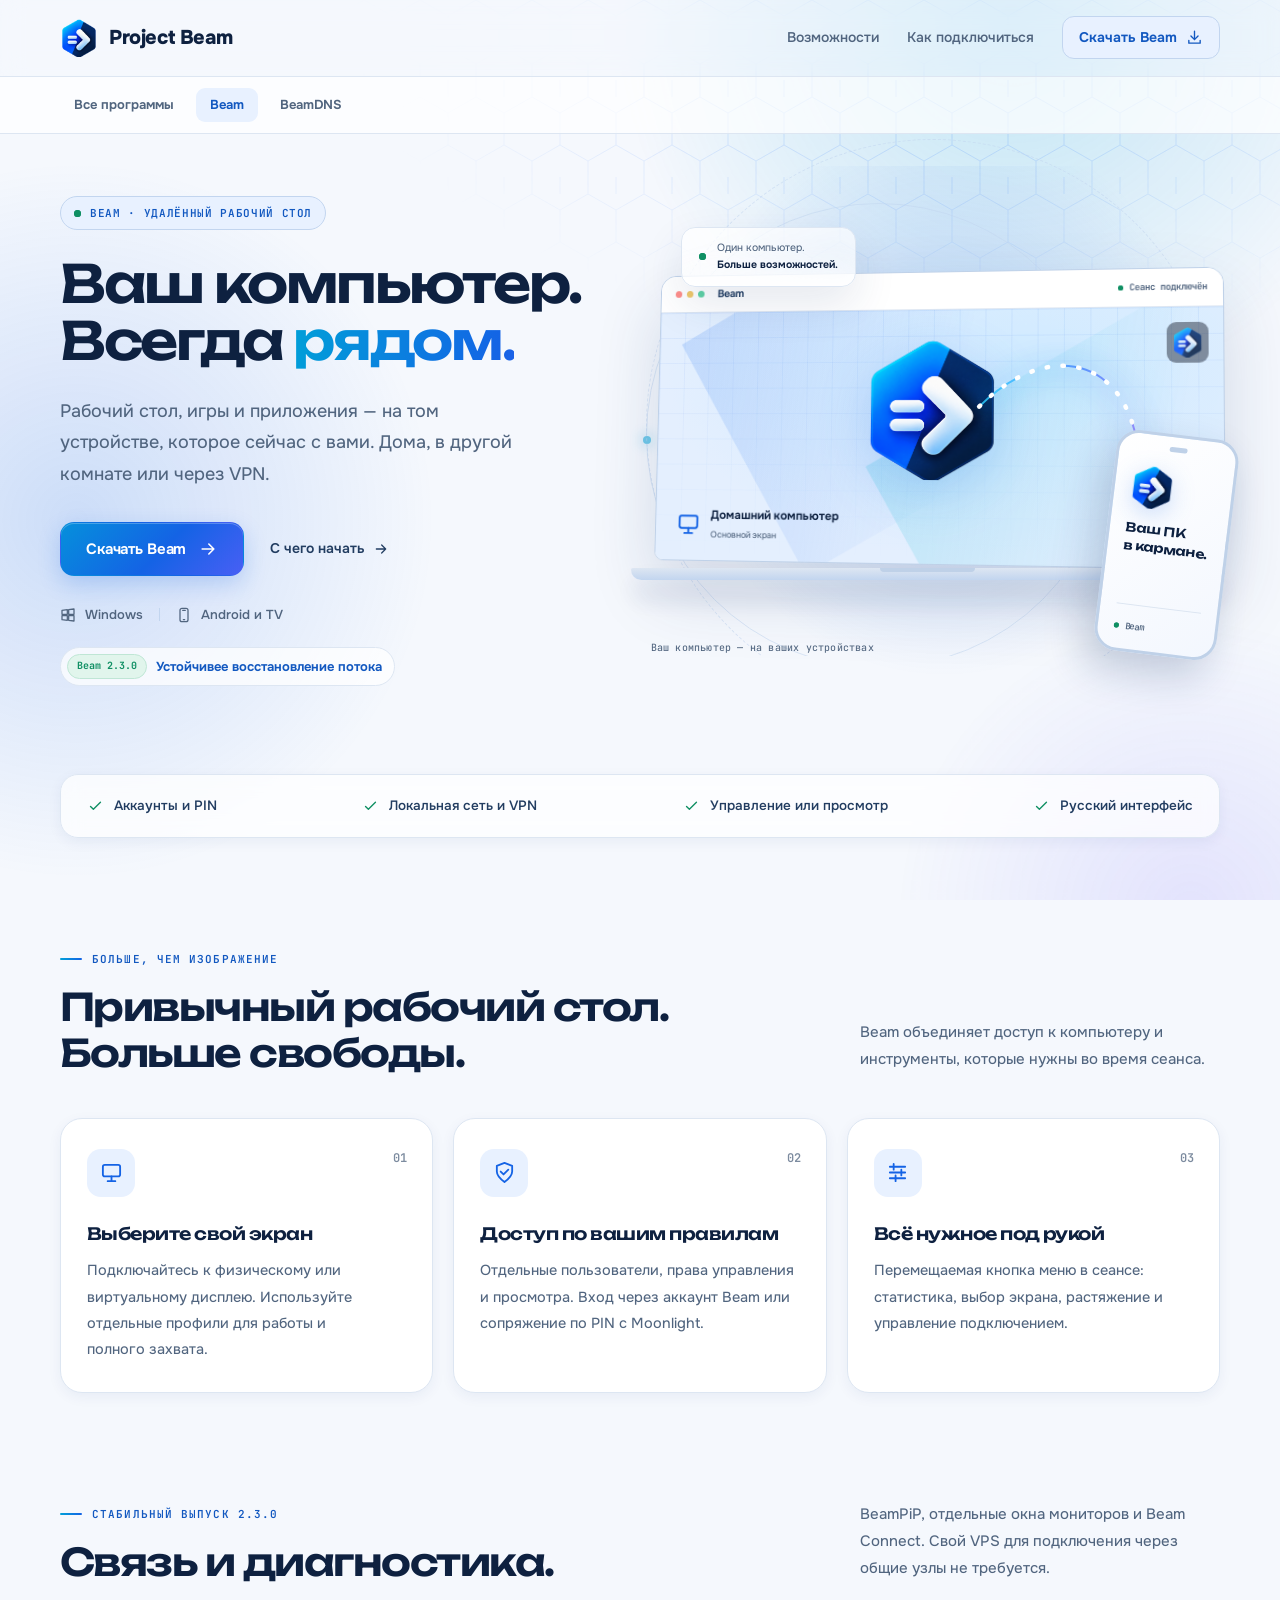
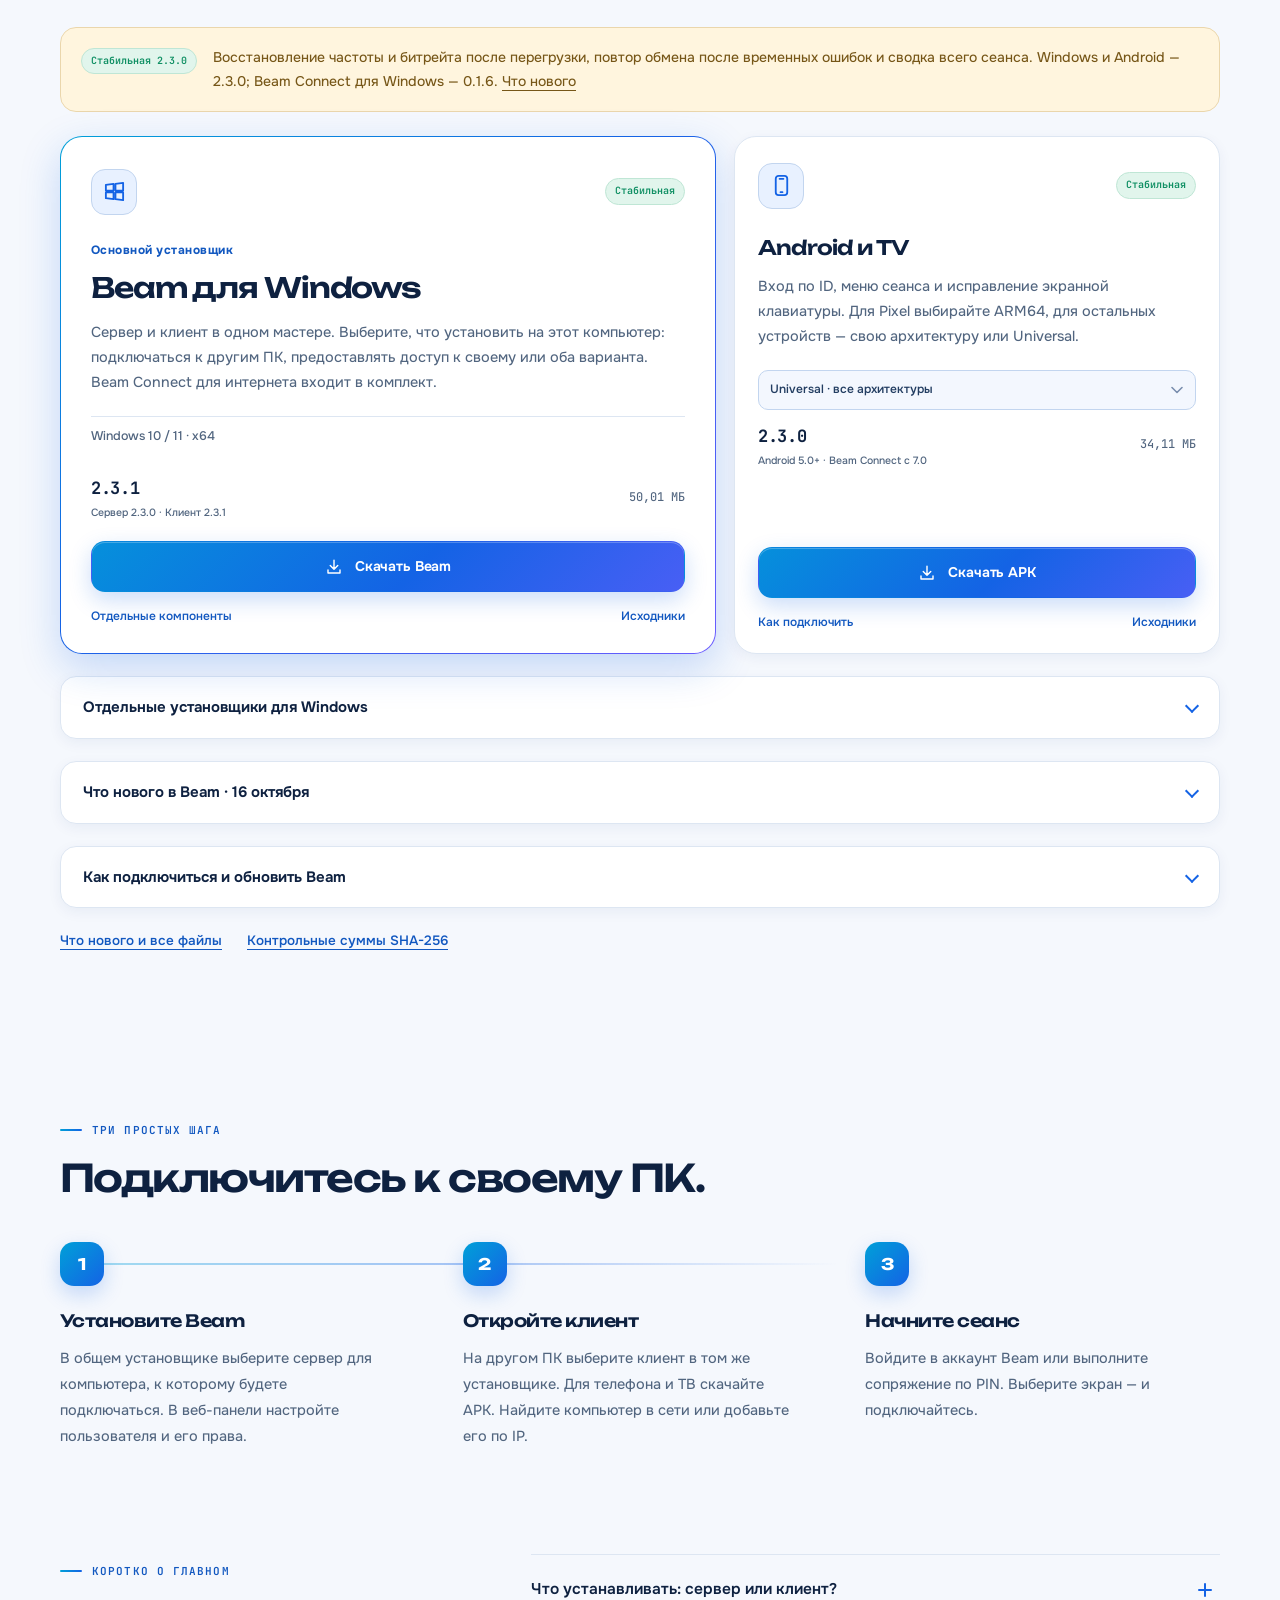
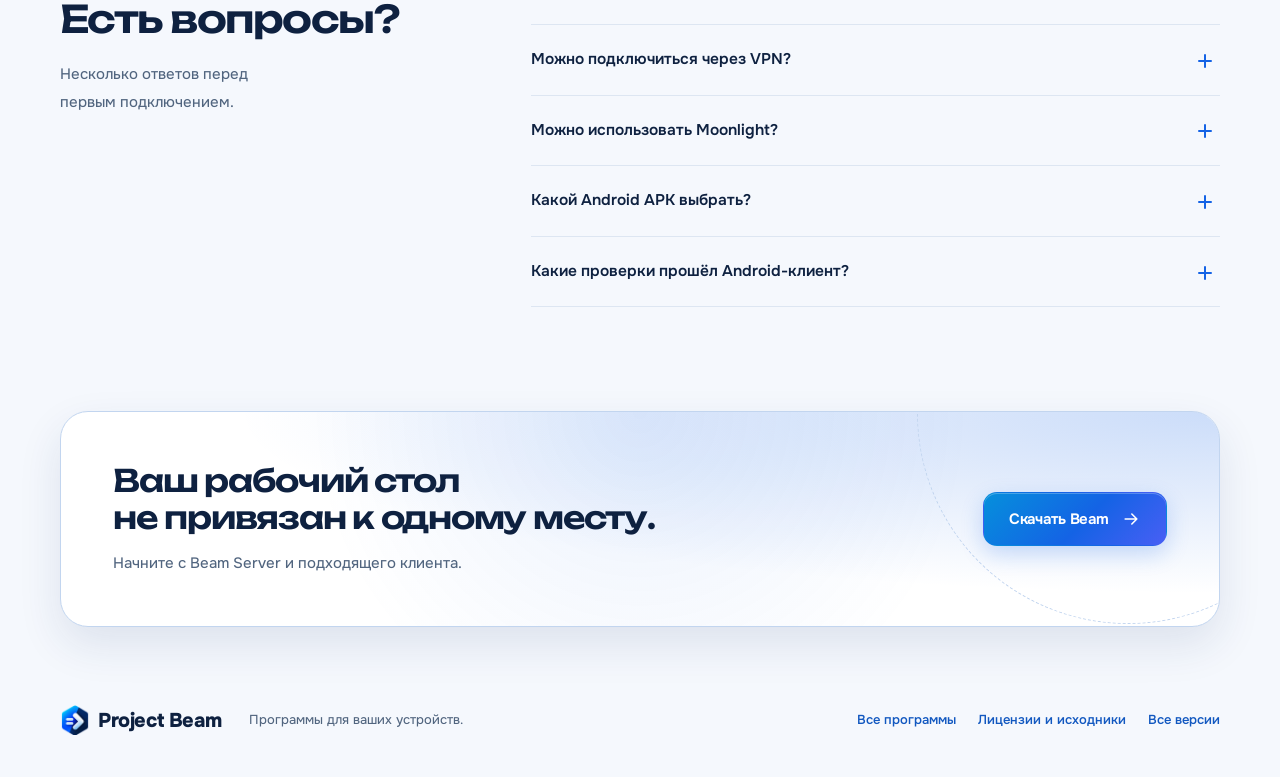
==== commit 1009008f: "Publish Beam client 2.3.1 with four themes and a corrected computer grid" ====
--- a/beam.html
+++ b/beam.html
@@ -17,9 +17,9 @@
   <link rel="icon" type="image/png" href="assets/beam.png">
   <link rel="preload" href="assets/fonts/unbounded-cyrillic-wght-normal.woff2" as="font" type="font/woff2" crossorigin>
   <link rel="preload" href="assets/fonts/onest-cyrillic-wght-normal.woff2" as="font" type="font/woff2" crossorigin>
-  <link rel="stylesheet" href="assets/site.css?v=20261026-stable230">
-  <script src="assets/site.js?v=20261026-stable230" defer></script>
-  <link rel="stylesheet" href="assets/project.css?v=20261026-stable230">
+  <link rel="stylesheet" href="assets/site.css?v=20261028-stable231">
+  <script src="assets/site.js?v=20261028-stable231" defer></script>
+  <link rel="stylesheet" href="assets/project.css?v=20261028-stable231">
 </head>
 <body>
   <a class="skip-link" href="#main">Перейти к содержимому</a>
@@ -98,8 +98,8 @@
           <span class="installer-label">Основной установщик</span>
           <h3>Beam для Windows</h3><p class="card-description">Сервер и клиент в одном мастере. Выберите, что установить на этот компьютер: подключаться к другим ПК, предоставлять доступ к своему или оба варианта. Beam Connect для интернета входит в комплект.</p>
           <div class="compatibility">Windows 10 / 11 · x64</div>
-          <div class="version-row"><strong>2.3.0 <small>Сервер 2.3.0 · Клиент 2.3.0</small></strong><span data-size="setup">49,91 МБ</span></div>
-          <a class="button primary download-button" data-download="setup" href="https://github.com/JughoDorf/beam-site/releases/download/v2.3.0/BeamSetup-2.3.0.exe"><svg class="icon" aria-hidden="true"><use href="#download"/></svg> Скачать Beam</a>
+          <div class="version-row"><strong>2.3.1 <small>Сервер 2.3.0 · Клиент 2.3.1</small></strong><span data-size="setup">50,01 МБ</span></div>
+          <a class="button primary download-button" data-download="setup" href="https://github.com/JughoDorf/beam-site/releases/download/v2.3.1/BeamSetup-2.3.1.exe"><svg class="icon" aria-hidden="true"><use href="#download"/></svg> Скачать Beam</a>
           <div class="card-links"><a href="#separate-installers">Отдельные компоненты</a><a href="sources.html#easytier">Исходники</a></div>
         </article>
         <article class="download-card android-card" data-product="android">
@@ -109,7 +109,7 @@
           <select id="android-variant"><option value="universal">Universal · все архитектуры</option><option value="arm64">ARM64 · Pixel и 64-битные устройства</option><option value="arm32">ARM32 · 32-битные устройства</option><option value="x86_64">x86_64 · совместимые устройства</option><option value="x86">x86 · совместимые устройства</option></select>
           <div class="version-row"><strong>2.3.0 <small>Android 5.0+ · Beam Connect с 7.0</small></strong><span data-size="android">34,11 МБ</span></div>
           <a class="button primary download-button" data-download="android" href="https://github.com/JughoDorf/beam-site/releases/download/v2.3.0/BeamAndroid-2.3.0-universal.apk"><svg class="icon" aria-hidden="true"><use href="#download"/></svg> Скачать APK</a>
-          <div class="card-links"><a href="#easytier-setup">Как подключить</a><a href="sources.html?v=20261026-stable230#easytier">Исходники</a></div>
+          <div class="card-links"><a href="#easytier-setup">Как подключить</a><a href="sources.html?v=20261028-stable231#easytier">Исходники</a></div>
           <noscript><p class="noscript-note">Без JavaScript доступен Universal APK.</p></noscript>
         </article>
       </div>
@@ -120,15 +120,15 @@
           <div class="compatibility">Windows 10 / 11 · x64</div>
           <div class="version-row"><strong>2.3.0</strong><span data-size="server">25,05 МБ</span></div>
           <a class="button secondary download-button" data-download="server" href="https://github.com/JughoDorf/beam-site/releases/download/v2.3.0/BeamServerSetup-2.3.0.exe"><svg class="icon" aria-hidden="true"><use href="#download"/></svg> Скачать сервер</a>
-          <div class="card-links"><a href="#easytier-setup">Как подключить</a><a href="sources.html?v=20261026-stable230#easytier">Исходники</a></div>
+          <div class="card-links"><a href="#easytier-setup">Как подключить</a><a href="sources.html?v=20261028-stable231#easytier">Исходники</a></div>
         </article>
 <article class="download-card" data-product="client">
           <div class="card-top"><div class="platform-icon"><svg class="icon" aria-hidden="true"><use href="#windows"/></svg></div><span class="release-badge stable">Стабильная</span></div>
-          <h3>Клиент для Windows</h3><p class="card-description">BeamPiP: второй монитор в миниатюре, отдельные окна мониторов и новое меню сеанса. Подключение по ID — с компонентом Beam Connect в установщике.</p>
-          <div class="compatibility">Windows 10 / 11 · x64</div>
-          <div class="version-row"><strong>2.3.0</strong><span data-size="client">31,72 МБ</span></div>
-          <a class="button secondary download-button" data-download="client" href="https://github.com/JughoDorf/beam-site/releases/download/v2.3.0/BeamClientSetup-2.3.0.exe"><svg class="icon" aria-hidden="true"><use href="#download"/></svg> Скачать клиент</a>
-          <div class="card-links"><a href="#easytier-setup">Как подключить</a><a href="sources.html?v=20261026-stable230#easytier">Исходники</a></div>
+          <h3>Клиент для Windows</h3><p class="card-description">Четыре темы оформления, адаптивная сетка компьютеров, BeamPiP и отдельные окна мониторов. Привычные настройки и подключения сохраняются.</p>
+          <div class="compatibility">Windows 10 / 11 · x64</div>
+          <div class="version-row"><strong>2.3.1</strong><span data-size="client">31,82 МБ</span></div>
+          <a class="button secondary download-button" data-download="client" href="https://github.com/JughoDorf/beam-site/releases/download/v2.3.1/BeamClientSetup-2.3.1.exe"><svg class="icon" aria-hidden="true"><use href="#download"/></svg> Скачать клиент</a>
+          <div class="card-links"><a href="#easytier-setup">Как подключить</a><a href="sources.html?v=20261028-stable231#easytier">Исходники</a></div>
         </article>
 <article class="download-card" data-product="module">
           <div class="card-top"><div class="platform-icon"><svg class="icon" aria-hidden="true"><use href="#sliders"/></svg></div><span class="release-badge stable">Стабильная</span></div>
@@ -140,13 +140,14 @@
         </article>
       </div></div></details>
       <details class="preview-guide" id="client-update"><summary>Что нового в Beam · 16 октября</summary><div class="preview-guide-content">
+        <p><strong>Beam 2.3.1 · Четыре темы для Windows.</strong> Выберите стиль Beam или неошвейцарский, в светлой или тёмной палитре. Встроенный шрифт Onest, общие цвета меню и настроек, исправленная сетка: два компьютера помещаются рядом. Оформление меняется в «Настройки → Приложение». Сервер, Android и медиатракт в этом выпуске не изменялись.</p>
         <p><strong>Beam 2.3.0 · Восстановление без зависшего ограничения.</strong> Редкие потери больше не удерживают аварийный FPS бесконечно. Пробное повышение подтверждается свежими здоровыми окнами и откатывается при неудаче. Windows-диагностика сохраняет сводку всего сеанса и ревизию серверной политики. Пройдены локальные видеопрогоны и автоматические проверки; отсутствие рывков в любой сети не обещается.</p>
         <p><strong>Beam 2.2.4 · Управление по вашим правилам.</strong> В настройках пользователя два независимых разрешения: «Клавиатура и мышь» и «Геймпад». Зритель может играть с контроллера, если сервер разрешил; мышь, клавиатура и буфер обмена при этом остаются заблокированы. Обновите сервер и клиент Windows или Android до 2.2.4.</p>
         <p><strong>Beam 2.2.3 · Стабильнее Beam ID.</strong> Beam Connect 0.1.6 сохраняет выбранный маршрут, предпочитает прямой UDP и меньше переключается между соединениями с близкой задержкой. Адреса сторонних VPN не используются для построения дополнительного туннеля Beam Connect; обычное подключение по IP через Radmin и другие VPN сохраняется.</p>
         <p><strong>Сохранение качества.</strong> Пресеты кодировщиков, RTP/FEC, звук и очереди сохранены. При перегрузке адаптация временно снижает битрейт и частоту с проверочным восстановлением. Периодический Intra Refresh по умолчанию выключен. Реальные Wi-Fi/VPN-сети и целевые GPU продолжаем проверять.</p>
         <p><strong>Beam 2.2.2 · Project Beam.</strong> Компактные настройки клиента, раздельный выбор разрешения и FPS с информацией о битрейте, приглушённые карточки спящих компьютеров и меню у кнопки действий. Обновлена веб-панель сервера; цвета кнопок следуют выбранной теме. Установщики получили единое оформление.</p>
         <p><strong>Меньше фоновой работы.</strong> Статус сервера разбирается одним проходом; при обнаружении ПК сетевые адаптеры опрашиваются один раз. Диагностика загружает ограниченный конец журнала, пропускает неизменные данные и останавливает загрузку в скрытой вкладке. Кодеки, FPS, звук, FEC и очереди Apollo/Moonlight сохранены.</p>
-        <p><strong>Звук на Windows 10.</strong> Исключение выбранного приложения без приглушения игры доступно на обновлённой Windows 10 2004+ и Windows 11. Для более старой Windows 10 добавлена настройка раздельных аудиоустройств. <a href="https://github.com/JughoDorf/beam-site/releases/download/v2.3.0/INSTALL-BEAM-ru.md">Как настроить</a>. Диагностический отчёт теперь сохраняет и первые 30 секунд сеанса.</p>
+        <p><strong>Звук на Windows 10.</strong> Исключение выбранного приложения без приглушения игры доступно на обновлённой Windows 10 2004+ и Windows 11. Для более старой Windows 10 добавлена настройка раздельных аудиоустройств. <a href="https://github.com/JughoDorf/beam-site/releases/download/v2.3.1/INSTALL-BEAM-ru.md">Как настроить</a>. Диагностический отчёт теперь сохраняет и первые 30 секунд сеанса.</p>
         <p><strong>Компактнее установка.</strong> Клиент и сервер используют общую установленную копию Beam Connect 0.1.5; прежние профили и пользователи сохраняются.</p>
         <p><strong>Стабильность подключения.</strong> Фоновая проверка кодировщиков завершается перед подготовкой первого сеанса и не запускается после начала подключения. Во время проверки клиент получает последний завершённый список кодеков и возможностей BeamPiP. При обновлении удаляются неиспользуемые библиотеки и изображения прежнего пакета, поэтому уменьшение установленного размера действует и для существующих установок. Исходный медиатракт сохранён.</p>
         <p><strong>Новое в Beam 2.2.1.</strong> Подключение стало быстрее: на тестовом ПК первое подключение после запуска сервера занимает 1,7 с до первого кадра вместо 5,2 с, повторное — 1,7 с вместо 2,2 с. Сервер заранее проверяет кодировщики и больше не задерживает ответ на запуск сеанса проверкой настроек дисплея. Общий установщик стал меньше на 8,8 МБ, Android APK — на 1,4 МБ. Параметры захвата, кодирования, передачи и воспроизведения сохранены. В локальном сравнении на Intel Quick Sync частота кадров и нагрузка остались на уровне 2.2.0; длительную работу на других устройствах ещё проверяем.</p>
@@ -167,17 +168,17 @@
         <p><strong>Меню сеанса и переключение.</strong> Боковые разделы «Экраны» и «BeamPiP», основные действия в корне меню. Быстрые повторные выборы монитора больше не теряются. Буфер обмена не задерживает сеанс. Окно EasyTier не опрашивает диск, пока закрыто.</p>
         <p><strong>Исправление в клиенте 2.1.3.</strong> Выбранное разрешение и FPS снова видны на главной странице при любом поддерживаемом размере окна. Если места мало, строка переносится. Это параметры следующего подключения; фактический FPS доступен в статистике сеанса.</p>
         <p><strong>Быстрее подключение.</strong> Beam запоминает проверку декодера и звука для вашей системы: повторное подключение на тестовом ПК — 2,1 с вместо 2,8 с до первого кадра, при той же картинке и том же FPS. После обновления драйвера, смены монитора или звукового устройства проверка выполняется заново.</p>
-        <p>Актуальный комплект: сервер и клиент Windows 2.3.0, Android 2.3.0 и Beam Connect 0.1.6 для Windows. Проведены контролируемые локальные видеопрогоны и длительный сеанс; игровые проверки через Wi-Fi и интернет продолжаются.</p>
+        <p>Актуальный комплект: клиент Windows 2.3.1, сервер 2.3.0, Android 2.3.0 и Beam Connect 0.1.6 для Windows. Проведены контролируемые локальные видеопрогоны и длительный сеанс; игровые проверки через Wi-Fi и интернет продолжаются.</p>
       </div></details>
       <details class="preview-guide" id="easytier-setup"><summary>Как подключиться и обновить Beam</summary><div class="preview-guide-content">
-        <p><strong>Перед обновлением Windows завершите сеанс и отключите Beam Connect на обновляемом ПК.</strong> Запустите общий установщик Beam 2.3.0 поверх прежнего и выберите сервер 2.3.0, клиент 2.3.0 или оба компонента. Для интернета выберите компонент Beam Connect в установщиках или обновите отдельный модуль до 0.1.6. Обновите оба Windows-компьютера. Обновите также Android до 2.3.0. Пользователей и профили удалять не нужно; APK можно поставить поверх прежнего Beam.</p>
+        <p><strong>Перед обновлением Windows завершите сеанс и отключите Beam Connect на обновляемом ПК.</strong> Запустите общий установщик Beam 2.3.1 поверх прежнего и выберите сервер 2.3.0, клиент 2.3.1 или оба компонента. Для интернета выберите компонент Beam Connect в установщиках или обновите отдельный модуль до 0.1.6. Для нового оформления достаточно обновить Windows-клиент. Сервер и Android остаются 2.3.0. Пользователей и профили удалять не нужно; APK можно поставить поверх прежнего Beam.</p>
         <ol><li><strong>Подготовьте сервер.</strong> В установщике отметьте «Интернет через Beam Connect». В веб-панели «Интернет» нажмите «Создать сеть»: Beam подберёт доступные узлы с наименьшей измеренной задержкой, сохранит настройки и включит Beam Connect.</li><li><strong>Вход по ID.</strong> Передайте девятизначный ID из раздела «Интернет» сервера. В клиенте нажмите «Добавить компьютер», введите ID и затем обычные логин и пароль Beam. Android 2.3.0 также принимает ID в «+» на главном экране (Android 7.0+).</li><li><strong>Либо используйте приглашение.</strong> Для Android или входа без ID нажмите «Скопировать ссылку» в веб-панели и импортируйте приглашение в настройках клиента «Интернет через Beam Connect». При входе по ID на Windows или Android 2.3.0 этот шаг пропускается.</li><li><strong>Подключите сеть.</strong> На Windows выберите компонент Beam Connect в установщике; на Android он уже встроен. Подтвердите системное разрешение на создание адаптера или VPN.</li><li><strong>Начните сеанс.</strong> Дождитесь маршрута, нажмите «Добавить сервер в Beam» и используйте обычный вход или PIN-сопряжение.</li></ol>
         <p>Общие узлы помогают устройствам найти друг друга. По возможности соединение идёт напрямую; иначе доступность и скорость зависят от ретранслятора. Android допускает один VPN в профиле. После смены сети может потребоваться повторное подключение. Приглашение храните в секрете.</p>
         <p><strong>Ограничение ID.</strong> ID публичный, и ключ сети выводится из него. Знающий ID может присоединиться к туннелю; пароль Beam защищает вход в сеанс, но остаётся риск вмешательства в DHCP/маршруты и отказа в обслуживании. Используйте уникальные пароли. Для закрытой группы выбирайте секретное приглашение.</p>
         <p><strong>Moonlight и iPhone.</strong> В веб-панели скачайте конфигурацию для отдельного приложения EasyTier, импортируйте её и добавьте VPN-адрес сервера в Moonlight. Первое сопряжение iPhone рекомендуется выполнить в домашней сети; работа на физическом iPhone ещё проверяется.</p>
-        <div class="preview-links"><a href="https://github.com/JughoDorf/beam-site/releases/download/v2.3.0/INSTALL-BEAM-ru.md">Полная инструкция</a><a href="https://github.com/JughoDorf/beam-site/releases/download/v2.2.3/BeamConnect-0.1.6-windows-x64.zip">Модуль для переносной версии</a></div>
+        <div class="preview-links"><a href="https://github.com/JughoDorf/beam-site/releases/download/v2.3.1/INSTALL-BEAM-ru.md">Полная инструкция</a><a href="https://github.com/JughoDorf/beam-site/releases/download/v2.2.3/BeamConnect-0.1.6-windows-x64.zip">Модуль для переносной версии</a></div>
       </div></details>
-      <div class="preview-links"><a href="https://github.com/JughoDorf/beam-site/releases/tag/v2.3.0">Что нового и все файлы</a><a href="https://github.com/JughoDorf/beam-site/releases/download/v2.3.0/SHA256SUMS.txt">Контрольные суммы SHA-256</a></div>
+      <div class="preview-links"><a href="https://github.com/JughoDorf/beam-site/releases/tag/v2.3.1">Что нового и все файлы</a><a href="https://github.com/JughoDorf/beam-site/releases/download/v2.3.1/SHA256SUMS.txt">Контрольные суммы SHA-256</a></div>
     </section>
     <section class="section container" id="setup">
       <div class="section-heading"><div><span class="section-kicker">Три простых шага</span><h2>Подключитесь к своему ПК.</h2></div></div>
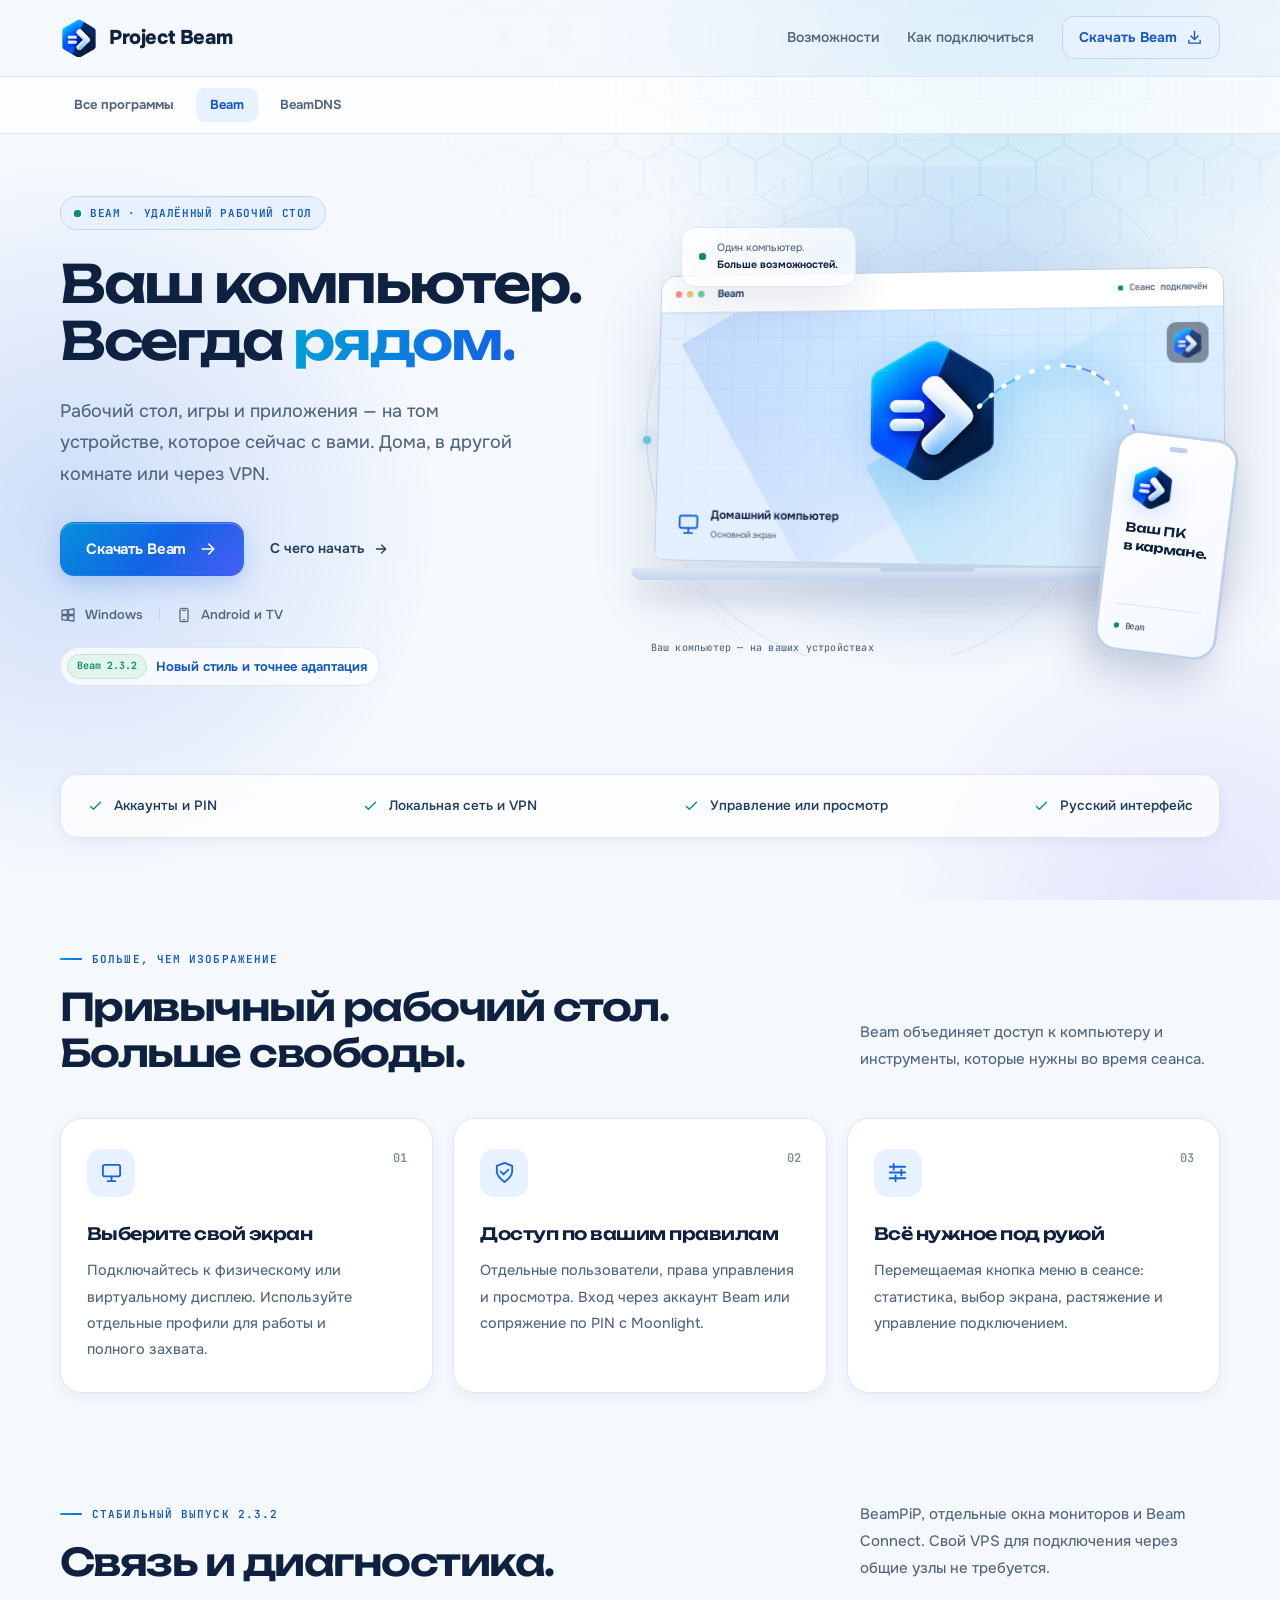
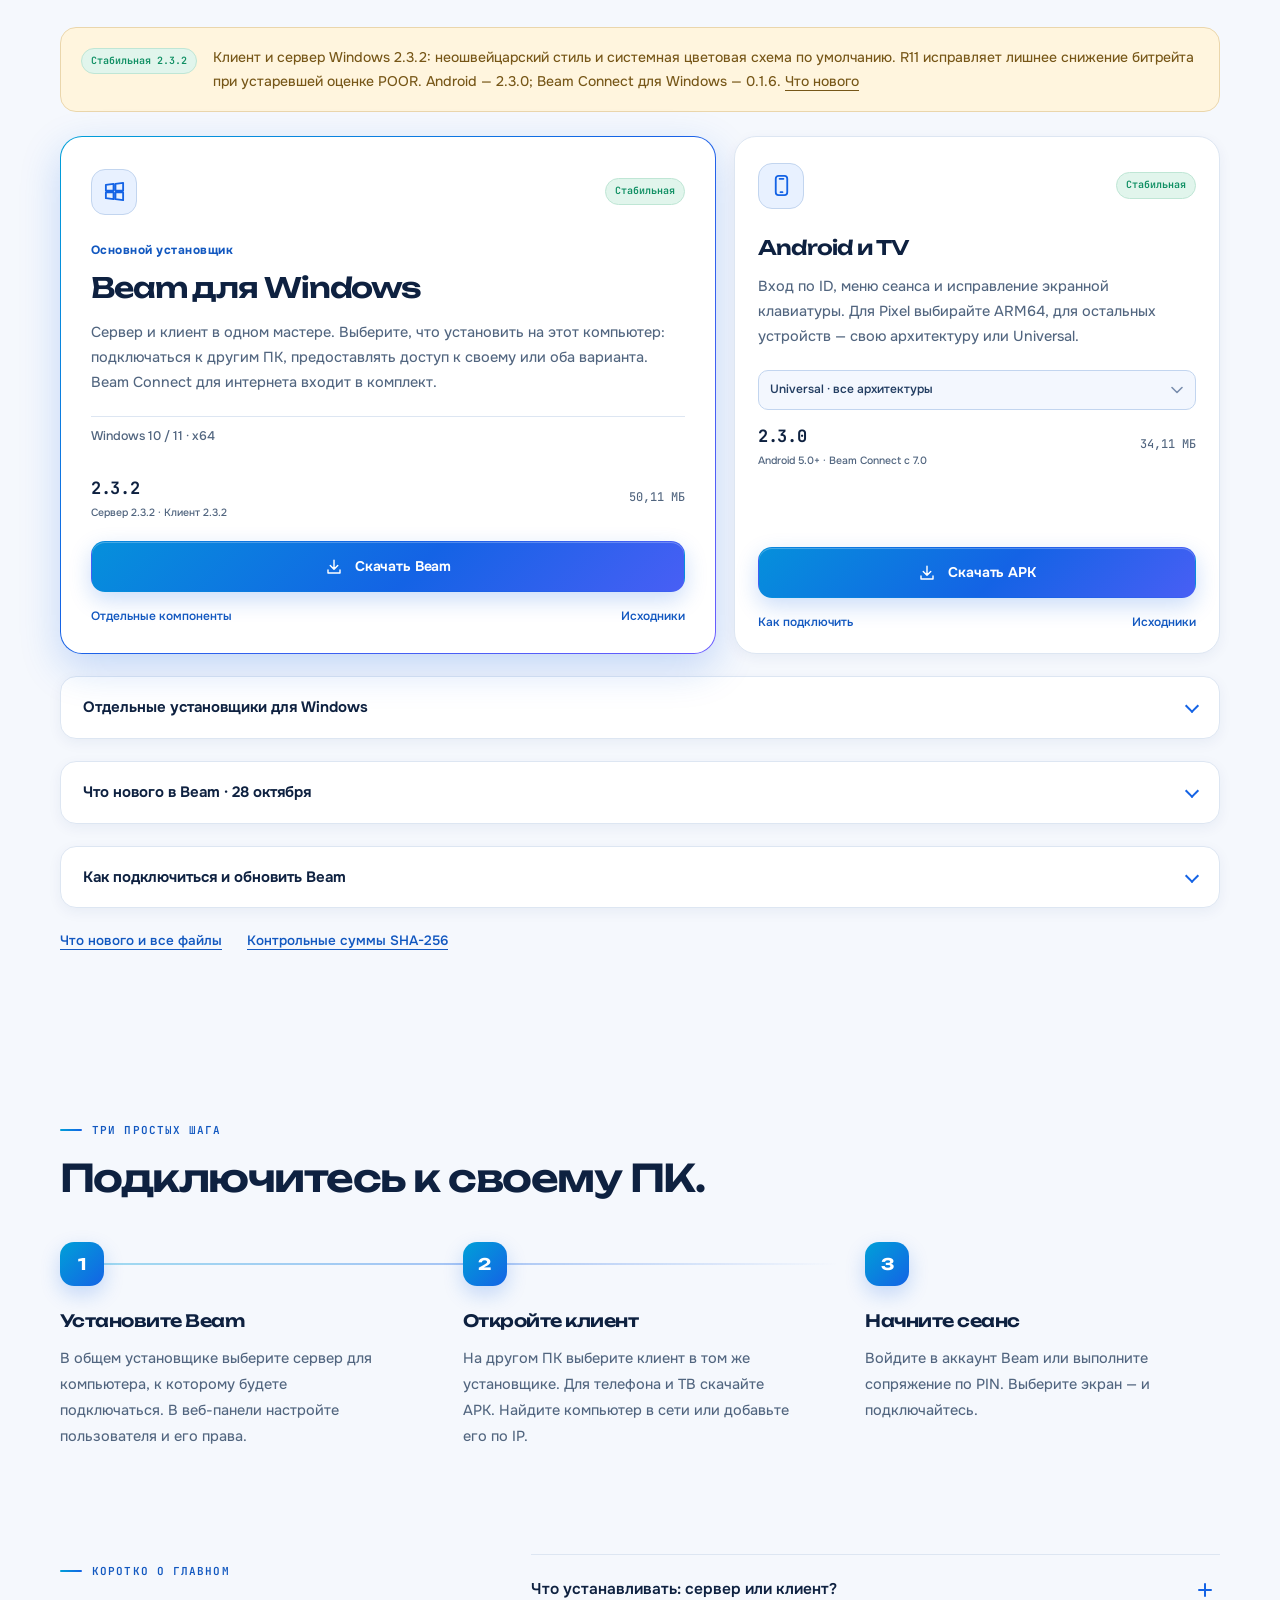
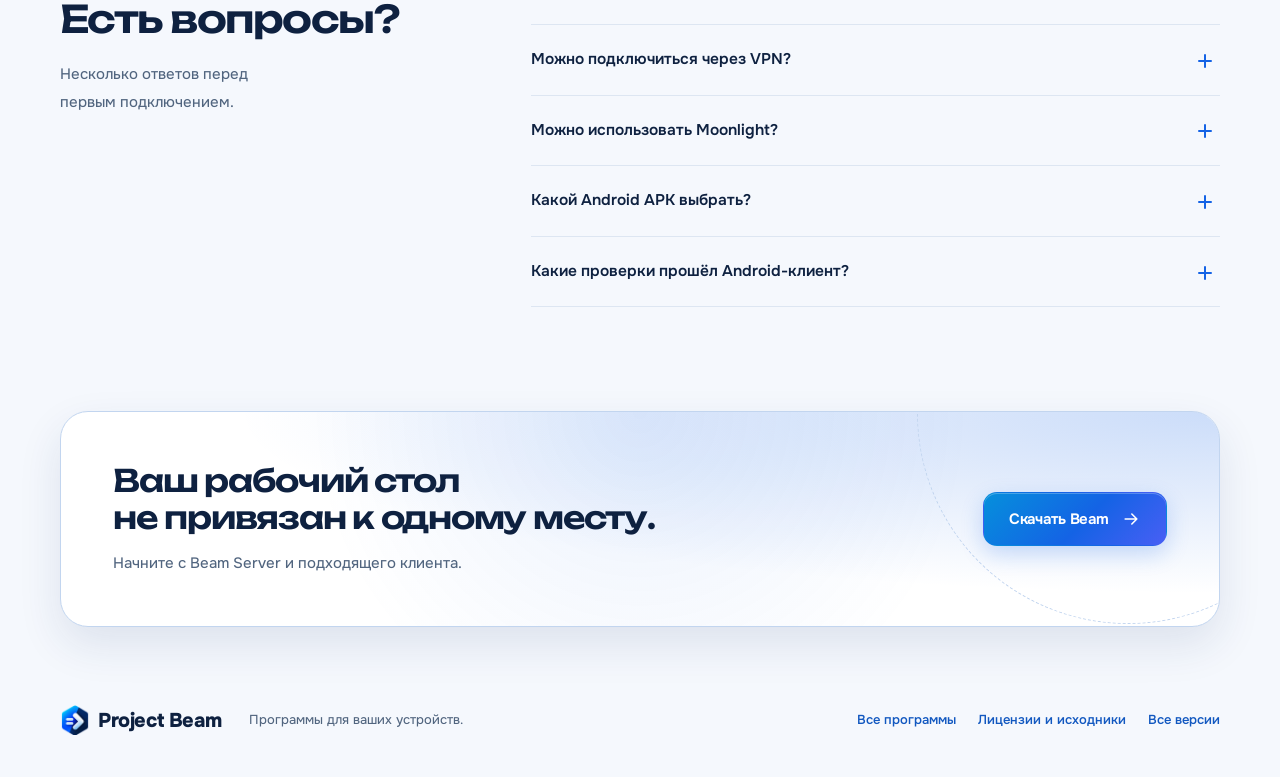
==== commit dd4bc2e9: "Publish Beam 2.3.2 with system Swiss themes and network recovery fix" ====
--- a/beam.html
+++ b/beam.html
@@ -17,9 +17,9 @@
   <link rel="icon" type="image/png" href="assets/beam.png">
   <link rel="preload" href="assets/fonts/unbounded-cyrillic-wght-normal.woff2" as="font" type="font/woff2" crossorigin>
   <link rel="preload" href="assets/fonts/onest-cyrillic-wght-normal.woff2" as="font" type="font/woff2" crossorigin>
-  <link rel="stylesheet" href="assets/site.css?v=20261028-stable231">
-  <script src="assets/site.js?v=20261028-stable231" defer></script>
-  <link rel="stylesheet" href="assets/project.css?v=20261028-stable231">
+  <link rel="stylesheet" href="assets/site.css?v=20261028-stable232">
+  <script src="assets/site.js?v=20261028-stable232" defer></script>
+  <link rel="stylesheet" href="assets/project.css?v=20261028-stable232">
 </head>
 <body>
   <a class="skip-link" href="#main">Перейти к содержимому</a>
@@ -59,7 +59,7 @@
           <a class="text-link" href="#setup">С чего начать <svg class="icon" aria-hidden="true"><use href="#arrow"/></svg></a>
         </div>
         <div class="hero-platforms"><svg class="icon" aria-hidden="true"><use href="#windows"/></svg><span>Windows</span><span class="separator"></span><svg class="icon" aria-hidden="true"><use href="#phone"/></svg><span>Android и TV</span></div>
-        <a class="latest-update" href="#easytier"><span class="update-tag">Beam 2.3.0</span><strong>Устойчивее восстановление потока</strong></a>
+        <a class="latest-update" href="#client-update"><span class="update-tag">Beam 2.3.2</span><strong>Новый стиль и точнее адаптация</strong></a>
       </div>
       <div class="hero-visual" aria-label="Иллюстрация: компьютер и телефон подключены к сеансу Beam">
         <div class="visual-glow"></div><div class="orbits"><div class="orbit orbit-one"></div><div class="orbit orbit-two"></div></div>
@@ -90,16 +90,16 @@
     </section>
     <span id="downloads"></span>
     <section class="section container preview-section" id="easytier" aria-labelledby="easytier-title">
-      <div class="section-heading"><div><span class="section-kicker">Стабильный выпуск 2.3.0</span><h2 id="easytier-title">Связь и диагностика.</h2></div><p>BeamPiP, отдельные окна мониторов и Beam Connect. Свой VPS для подключения через общие узлы не требуется.</p></div>
-      <div class="preview-notice"><span class="release-badge stable">Стабильная 2.3.0</span><p>Восстановление частоты и битрейта после перегрузки, повтор обмена после временных ошибок и сводка всего сеанса. Windows и Android — 2.3.0; Beam Connect для Windows — 0.1.6. <a href="#client-update">Что нового</a></p></div>
+      <div class="section-heading"><div><span class="section-kicker">Стабильный выпуск 2.3.2</span><h2 id="easytier-title">Связь и диагностика.</h2></div><p>BeamPiP, отдельные окна мониторов и Beam Connect. Свой VPS для подключения через общие узлы не требуется.</p></div>
+      <div class="preview-notice"><span class="release-badge stable">Стабильная 2.3.2</span><p>Клиент и сервер Windows 2.3.2: неошвейцарский стиль и системная цветовая схема по умолчанию. R11 исправляет лишнее снижение битрейта при устаревшей оценке POOR. Android — 2.3.0; Beam Connect для Windows — 0.1.6. <a href="#client-update">Что нового</a></p></div>
       <div class="download-grid main-download-grid">
         <article class="download-card featured main-installer" data-product="setup" id="beam-installer">
           <div class="card-top"><div class="platform-icon"><svg class="icon" aria-hidden="true"><use href="#windows"/></svg></div><span class="release-badge stable">Стабильная</span></div>
           <span class="installer-label">Основной установщик</span>
           <h3>Beam для Windows</h3><p class="card-description">Сервер и клиент в одном мастере. Выберите, что установить на этот компьютер: подключаться к другим ПК, предоставлять доступ к своему или оба варианта. Beam Connect для интернета входит в комплект.</p>
           <div class="compatibility">Windows 10 / 11 · x64</div>
-          <div class="version-row"><strong>2.3.1 <small>Сервер 2.3.0 · Клиент 2.3.1</small></strong><span data-size="setup">50,01 МБ</span></div>
-          <a class="button primary download-button" data-download="setup" href="https://github.com/JughoDorf/beam-site/releases/download/v2.3.1/BeamSetup-2.3.1.exe"><svg class="icon" aria-hidden="true"><use href="#download"/></svg> Скачать Beam</a>
+          <div class="version-row"><strong>2.3.2 <small>Сервер 2.3.2 · Клиент 2.3.2</small></strong><span data-size="setup">50,11 МБ</span></div>
+          <a class="button primary download-button" data-download="setup" href="https://github.com/JughoDorf/beam-site/releases/download/v2.3.2/BeamSetup-2.3.2.exe"><svg class="icon" aria-hidden="true"><use href="#download"/></svg> Скачать Beam</a>
           <div class="card-links"><a href="#separate-installers">Отдельные компоненты</a><a href="sources.html#easytier">Исходники</a></div>
         </article>
         <article class="download-card android-card" data-product="android">
@@ -109,7 +109,7 @@
           <select id="android-variant"><option value="universal">Universal · все архитектуры</option><option value="arm64">ARM64 · Pixel и 64-битные устройства</option><option value="arm32">ARM32 · 32-битные устройства</option><option value="x86_64">x86_64 · совместимые устройства</option><option value="x86">x86 · совместимые устройства</option></select>
           <div class="version-row"><strong>2.3.0 <small>Android 5.0+ · Beam Connect с 7.0</small></strong><span data-size="android">34,11 МБ</span></div>
           <a class="button primary download-button" data-download="android" href="https://github.com/JughoDorf/beam-site/releases/download/v2.3.0/BeamAndroid-2.3.0-universal.apk"><svg class="icon" aria-hidden="true"><use href="#download"/></svg> Скачать APK</a>
-          <div class="card-links"><a href="#easytier-setup">Как подключить</a><a href="sources.html?v=20261028-stable231#easytier">Исходники</a></div>
+          <div class="card-links"><a href="#easytier-setup">Как подключить</a><a href="sources.html?v=20261028-stable232#easytier">Исходники</a></div>
           <noscript><p class="noscript-note">Без JavaScript доступен Universal APK.</p></noscript>
         </article>
       </div>
@@ -118,17 +118,17 @@
           <div class="card-top"><div class="platform-icon"><svg class="icon" aria-hidden="true"><use href="#monitor"/></svg></div><span class="release-badge stable">Стабильная</span></div>
           <h3>Beam Server</h3><p class="card-description">Независимые потоки мониторов для BeamPiP и отдельных окон. Beam Connect — по выбору в установщике.</p>
           <div class="compatibility">Windows 10 / 11 · x64</div>
-          <div class="version-row"><strong>2.3.0</strong><span data-size="server">25,05 МБ</span></div>
-          <a class="button secondary download-button" data-download="server" href="https://github.com/JughoDorf/beam-site/releases/download/v2.3.0/BeamServerSetup-2.3.0.exe"><svg class="icon" aria-hidden="true"><use href="#download"/></svg> Скачать сервер</a>
-          <div class="card-links"><a href="#easytier-setup">Как подключить</a><a href="sources.html?v=20261028-stable231#easytier">Исходники</a></div>
+          <div class="version-row"><strong>2.3.2</strong><span data-size="server">25,14 МБ</span></div>
+          <a class="button secondary download-button" data-download="server" href="https://github.com/JughoDorf/beam-site/releases/download/v2.3.2/BeamServerSetup-2.3.2.exe"><svg class="icon" aria-hidden="true"><use href="#download"/></svg> Скачать сервер</a>
+          <div class="card-links"><a href="#easytier-setup">Как подключить</a><a href="sources.html?v=20261028-stable232#easytier">Исходники</a></div>
         </article>
 <article class="download-card" data-product="client">
           <div class="card-top"><div class="platform-icon"><svg class="icon" aria-hidden="true"><use href="#windows"/></svg></div><span class="release-badge stable">Стабильная</span></div>
-          <h3>Клиент для Windows</h3><p class="card-description">Четыре темы оформления, адаптивная сетка компьютеров, BeamPiP и отдельные окна мониторов. Привычные настройки и подключения сохраняются.</p>
-          <div class="compatibility">Windows 10 / 11 · x64</div>
-          <div class="version-row"><strong>2.3.1</strong><span data-size="client">31,82 МБ</span></div>
-          <a class="button secondary download-button" data-download="client" href="https://github.com/JughoDorf/beam-site/releases/download/v2.3.1/BeamClientSetup-2.3.1.exe"><svg class="icon" aria-hidden="true"><use href="#download"/></svg> Скачать клиент</a>
-          <div class="card-links"><a href="#easytier-setup">Как подключить</a><a href="sources.html?v=20261028-stable231#easytier">Исходники</a></div>
+          <h3>Клиент для Windows</h3><p class="card-description">Неошвейцарский стиль и системная светлая/тёмная схема по умолчанию. Адаптивная сетка компьютеров, BeamPiP и отдельные окна мониторов. Прежние ручные темы, настройки и подключения сохраняются.</p>
+          <div class="compatibility">Windows 10 / 11 · x64</div>
+          <div class="version-row"><strong>2.3.2</strong><span data-size="client">31,83 МБ</span></div>
+          <a class="button secondary download-button" data-download="client" href="https://github.com/JughoDorf/beam-site/releases/download/v2.3.2/BeamClientSetup-2.3.2.exe"><svg class="icon" aria-hidden="true"><use href="#download"/></svg> Скачать клиент</a>
+          <div class="card-links"><a href="#easytier-setup">Как подключить</a><a href="sources.html?v=20261028-stable232#easytier">Исходники</a></div>
         </article>
 <article class="download-card" data-product="module">
           <div class="card-top"><div class="platform-icon"><svg class="icon" aria-hidden="true"><use href="#sliders"/></svg></div><span class="release-badge stable">Стабильная</span></div>
@@ -139,7 +139,8 @@
           <div class="card-links"><a href="https://github.com/JughoDorf/beam-site/releases/download/v2.2.3/BeamConnect-0.1.6-windows-x64.zip">Переносная версия</a><a href="sources.html#easytier">Исходники</a></div>
         </article>
       </div></div></details>
-      <details class="preview-guide" id="client-update"><summary>Что нового в Beam · 16 октября</summary><div class="preview-guide-content">
+      <details class="preview-guide" id="client-update"><summary>Что нового в Beam · 28 октября</summary><div class="preview-guide-content">
+        <p><strong>Beam 2.3.2 · Общий выпуск для Windows.</strong> Клиент и веб-панель сервера используют неошвейцарский стиль по умолчанию; режим «Автоматически (система)» следует светлой или тёмной схеме ОС. Явно выбранные ручные темы сохраняются. Политика R11 исправляет лишнее снижение битрейта по устаревшей оценке POOR; это точечная правка, а не обещание устранить все задержки и рывки. Android 2.3.0 и Beam Connect 0.1.6 не менялись.</p>
         <p><strong>Beam 2.3.1 · Четыре темы для Windows.</strong> Выберите стиль Beam или неошвейцарский, в светлой или тёмной палитре. Встроенный шрифт Onest, общие цвета меню и настроек, исправленная сетка: два компьютера помещаются рядом. Оформление меняется в «Настройки → Приложение». Сервер, Android и медиатракт в этом выпуске не изменялись.</p>
         <p><strong>Beam 2.3.0 · Восстановление без зависшего ограничения.</strong> Редкие потери больше не удерживают аварийный FPS бесконечно. Пробное повышение подтверждается свежими здоровыми окнами и откатывается при неудаче. Windows-диагностика сохраняет сводку всего сеанса и ревизию серверной политики. Пройдены локальные видеопрогоны и автоматические проверки; отсутствие рывков в любой сети не обещается.</p>
         <p><strong>Beam 2.2.4 · Управление по вашим правилам.</strong> В настройках пользователя два независимых разрешения: «Клавиатура и мышь» и «Геймпад». Зритель может играть с контроллера, если сервер разрешил; мышь, клавиатура и буфер обмена при этом остаются заблокированы. Обновите сервер и клиент Windows или Android до 2.2.4.</p>
@@ -147,7 +148,7 @@
         <p><strong>Сохранение качества.</strong> Пресеты кодировщиков, RTP/FEC, звук и очереди сохранены. При перегрузке адаптация временно снижает битрейт и частоту с проверочным восстановлением. Периодический Intra Refresh по умолчанию выключен. Реальные Wi-Fi/VPN-сети и целевые GPU продолжаем проверять.</p>
         <p><strong>Beam 2.2.2 · Project Beam.</strong> Компактные настройки клиента, раздельный выбор разрешения и FPS с информацией о битрейте, приглушённые карточки спящих компьютеров и меню у кнопки действий. Обновлена веб-панель сервера; цвета кнопок следуют выбранной теме. Установщики получили единое оформление.</p>
         <p><strong>Меньше фоновой работы.</strong> Статус сервера разбирается одним проходом; при обнаружении ПК сетевые адаптеры опрашиваются один раз. Диагностика загружает ограниченный конец журнала, пропускает неизменные данные и останавливает загрузку в скрытой вкладке. Кодеки, FPS, звук, FEC и очереди Apollo/Moonlight сохранены.</p>
-        <p><strong>Звук на Windows 10.</strong> Исключение выбранного приложения без приглушения игры доступно на обновлённой Windows 10 2004+ и Windows 11. Для более старой Windows 10 добавлена настройка раздельных аудиоустройств. <a href="https://github.com/JughoDorf/beam-site/releases/download/v2.3.1/INSTALL-BEAM-ru.md">Как настроить</a>. Диагностический отчёт теперь сохраняет и первые 30 секунд сеанса.</p>
+        <p><strong>Звук на Windows 10.</strong> Исключение выбранного приложения без приглушения игры доступно на обновлённой Windows 10 2004+ и Windows 11. Для более старой Windows 10 добавлена настройка раздельных аудиоустройств. <a href="https://github.com/JughoDorf/beam-site/releases/download/v2.3.2/INSTALL-BEAM-ru.md">Как настроить</a>. Диагностический отчёт теперь сохраняет и первые 30 секунд сеанса.</p>
         <p><strong>Компактнее установка.</strong> Клиент и сервер используют общую установленную копию Beam Connect 0.1.5; прежние профили и пользователи сохраняются.</p>
         <p><strong>Стабильность подключения.</strong> Фоновая проверка кодировщиков завершается перед подготовкой первого сеанса и не запускается после начала подключения. Во время проверки клиент получает последний завершённый список кодеков и возможностей BeamPiP. При обновлении удаляются неиспользуемые библиотеки и изображения прежнего пакета, поэтому уменьшение установленного размера действует и для существующих установок. Исходный медиатракт сохранён.</p>
         <p><strong>Новое в Beam 2.2.1.</strong> Подключение стало быстрее: на тестовом ПК первое подключение после запуска сервера занимает 1,7 с до первого кадра вместо 5,2 с, повторное — 1,7 с вместо 2,2 с. Сервер заранее проверяет кодировщики и больше не задерживает ответ на запуск сеанса проверкой настроек дисплея. Общий установщик стал меньше на 8,8 МБ, Android APK — на 1,4 МБ. Параметры захвата, кодирования, передачи и воспроизведения сохранены. В локальном сравнении на Intel Quick Sync частота кадров и нагрузка остались на уровне 2.2.0; длительную работу на других устройствах ещё проверяем.</p>
@@ -168,17 +169,17 @@
         <p><strong>Меню сеанса и переключение.</strong> Боковые разделы «Экраны» и «BeamPiP», основные действия в корне меню. Быстрые повторные выборы монитора больше не теряются. Буфер обмена не задерживает сеанс. Окно EasyTier не опрашивает диск, пока закрыто.</p>
         <p><strong>Исправление в клиенте 2.1.3.</strong> Выбранное разрешение и FPS снова видны на главной странице при любом поддерживаемом размере окна. Если места мало, строка переносится. Это параметры следующего подключения; фактический FPS доступен в статистике сеанса.</p>
         <p><strong>Быстрее подключение.</strong> Beam запоминает проверку декодера и звука для вашей системы: повторное подключение на тестовом ПК — 2,1 с вместо 2,8 с до первого кадра, при той же картинке и том же FPS. После обновления драйвера, смены монитора или звукового устройства проверка выполняется заново.</p>
-        <p>Актуальный комплект: клиент Windows 2.3.1, сервер 2.3.0, Android 2.3.0 и Beam Connect 0.1.6 для Windows. Проведены контролируемые локальные видеопрогоны и длительный сеанс; игровые проверки через Wi-Fi и интернет продолжаются.</p>
+        <p>Актуальный комплект: клиент и сервер Windows 2.3.2, Android 2.3.0 и Beam Connect 0.1.6 для Windows. Проведены контролируемые локальные проверки; игровые проверки через Wi-Fi и интернет продолжаются.</p>
       </div></details>
       <details class="preview-guide" id="easytier-setup"><summary>Как подключиться и обновить Beam</summary><div class="preview-guide-content">
-        <p><strong>Перед обновлением Windows завершите сеанс и отключите Beam Connect на обновляемом ПК.</strong> Запустите общий установщик Beam 2.3.1 поверх прежнего и выберите сервер 2.3.0, клиент 2.3.1 или оба компонента. Для интернета выберите компонент Beam Connect в установщиках или обновите отдельный модуль до 0.1.6. Для нового оформления достаточно обновить Windows-клиент. Сервер и Android остаются 2.3.0. Пользователей и профили удалять не нужно; APK можно поставить поверх прежнего Beam.</p>
+        <p><strong>Перед обновлением Windows завершите сеанс и отключите Beam Connect на обновляемом ПК.</strong> Запустите общий установщик Beam 2.3.2 поверх прежнего и выберите сервер, клиент или оба компонента. Для нового оформления и правки R11 обновите клиент и сервер Windows до 2.3.2. Beam Connect остаётся 0.1.6, Android — 2.3.0. Пользователей и профили удалять не нужно; явно выбранные ручные темы сохраняются.</p>
         <ol><li><strong>Подготовьте сервер.</strong> В установщике отметьте «Интернет через Beam Connect». В веб-панели «Интернет» нажмите «Создать сеть»: Beam подберёт доступные узлы с наименьшей измеренной задержкой, сохранит настройки и включит Beam Connect.</li><li><strong>Вход по ID.</strong> Передайте девятизначный ID из раздела «Интернет» сервера. В клиенте нажмите «Добавить компьютер», введите ID и затем обычные логин и пароль Beam. Android 2.3.0 также принимает ID в «+» на главном экране (Android 7.0+).</li><li><strong>Либо используйте приглашение.</strong> Для Android или входа без ID нажмите «Скопировать ссылку» в веб-панели и импортируйте приглашение в настройках клиента «Интернет через Beam Connect». При входе по ID на Windows или Android 2.3.0 этот шаг пропускается.</li><li><strong>Подключите сеть.</strong> На Windows выберите компонент Beam Connect в установщике; на Android он уже встроен. Подтвердите системное разрешение на создание адаптера или VPN.</li><li><strong>Начните сеанс.</strong> Дождитесь маршрута, нажмите «Добавить сервер в Beam» и используйте обычный вход или PIN-сопряжение.</li></ol>
         <p>Общие узлы помогают устройствам найти друг друга. По возможности соединение идёт напрямую; иначе доступность и скорость зависят от ретранслятора. Android допускает один VPN в профиле. После смены сети может потребоваться повторное подключение. Приглашение храните в секрете.</p>
         <p><strong>Ограничение ID.</strong> ID публичный, и ключ сети выводится из него. Знающий ID может присоединиться к туннелю; пароль Beam защищает вход в сеанс, но остаётся риск вмешательства в DHCP/маршруты и отказа в обслуживании. Используйте уникальные пароли. Для закрытой группы выбирайте секретное приглашение.</p>
         <p><strong>Moonlight и iPhone.</strong> В веб-панели скачайте конфигурацию для отдельного приложения EasyTier, импортируйте её и добавьте VPN-адрес сервера в Moonlight. Первое сопряжение iPhone рекомендуется выполнить в домашней сети; работа на физическом iPhone ещё проверяется.</p>
-        <div class="preview-links"><a href="https://github.com/JughoDorf/beam-site/releases/download/v2.3.1/INSTALL-BEAM-ru.md">Полная инструкция</a><a href="https://github.com/JughoDorf/beam-site/releases/download/v2.2.3/BeamConnect-0.1.6-windows-x64.zip">Модуль для переносной версии</a></div>
+        <div class="preview-links"><a href="https://github.com/JughoDorf/beam-site/releases/download/v2.3.2/INSTALL-BEAM-ru.md">Полная инструкция</a><a href="https://github.com/JughoDorf/beam-site/releases/download/v2.2.3/BeamConnect-0.1.6-windows-x64.zip">Модуль для переносной версии</a></div>
       </div></details>
-      <div class="preview-links"><a href="https://github.com/JughoDorf/beam-site/releases/tag/v2.3.1">Что нового и все файлы</a><a href="https://github.com/JughoDorf/beam-site/releases/download/v2.3.1/SHA256SUMS.txt">Контрольные суммы SHA-256</a></div>
+      <div class="preview-links"><a href="https://github.com/JughoDorf/beam-site/releases/tag/v2.3.2">Что нового и все файлы</a><a href="https://github.com/JughoDorf/beam-site/releases/download/v2.3.2/SHA256SUMS.txt">Контрольные суммы SHA-256</a></div>
     </section>
     <section class="section container" id="setup">
       <div class="section-heading"><div><span class="section-kicker">Три простых шага</span><h2>Подключитесь к своему ПК.</h2></div></div>
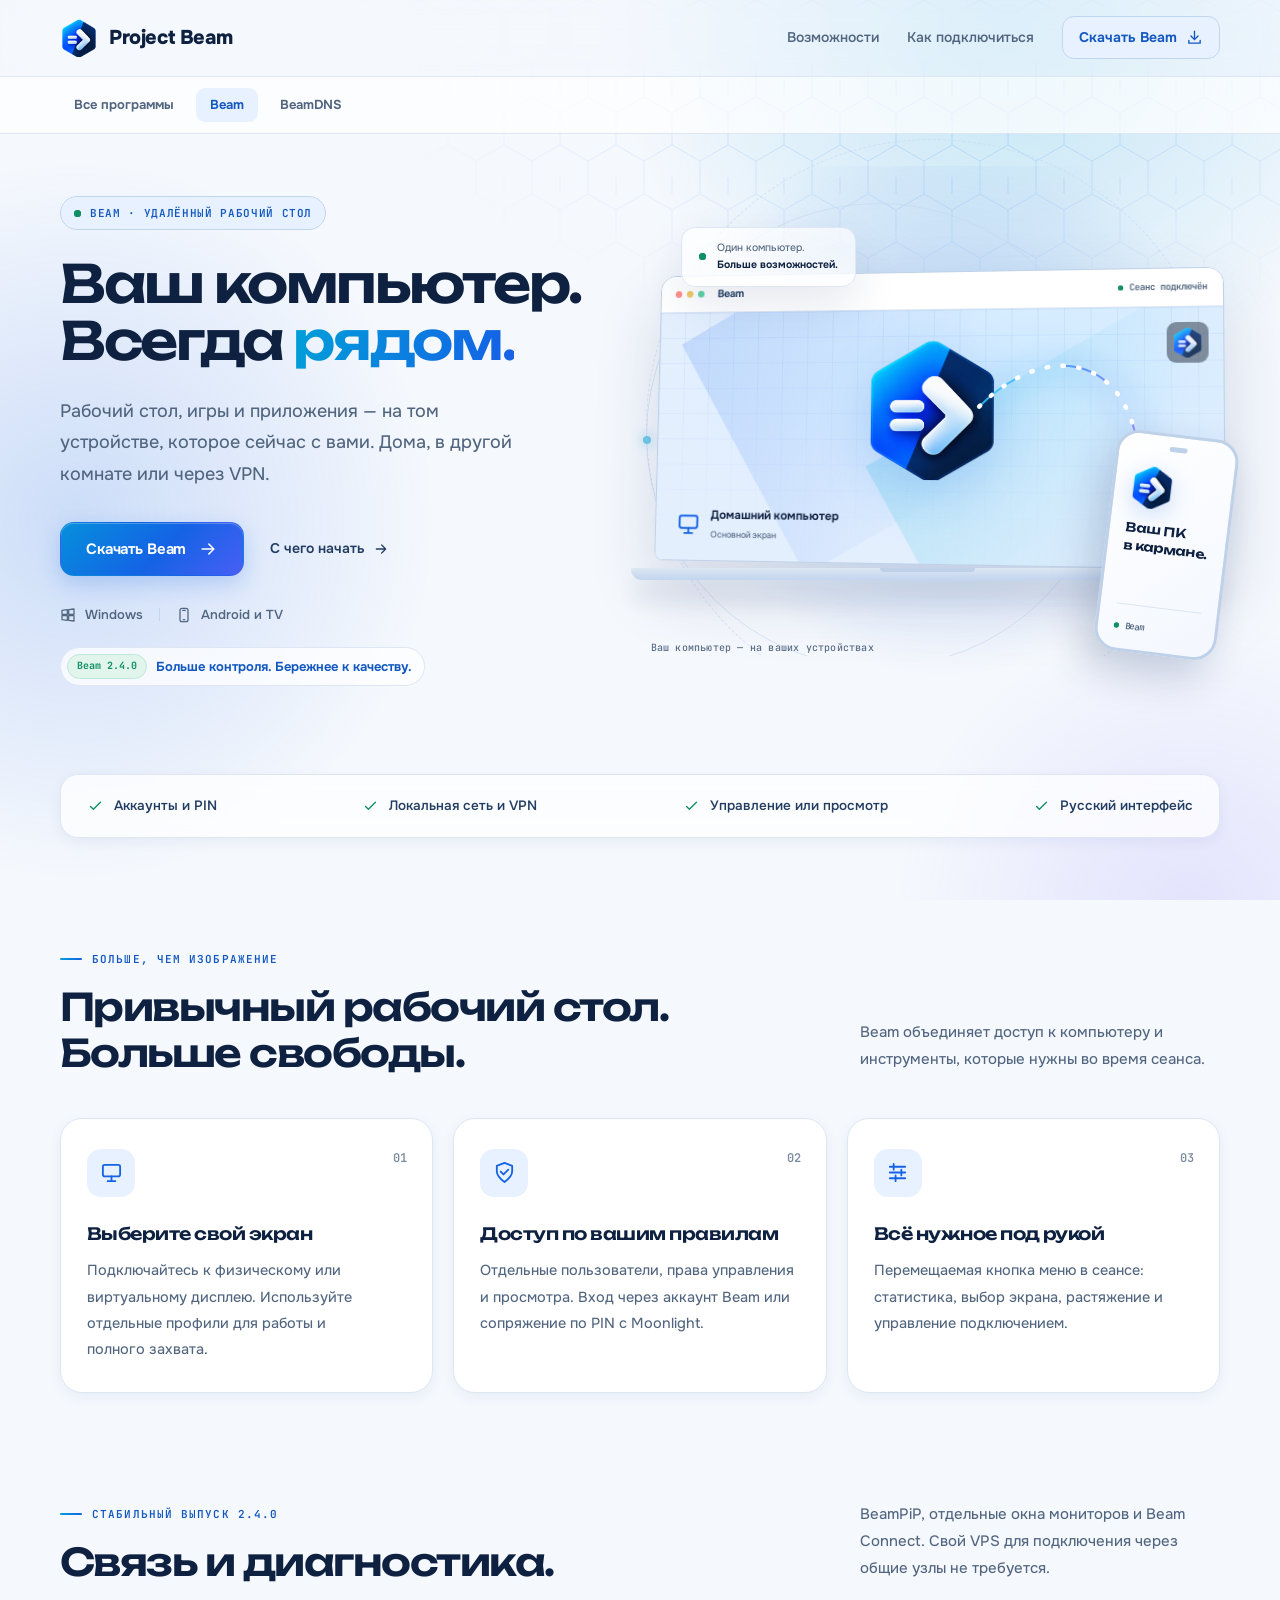
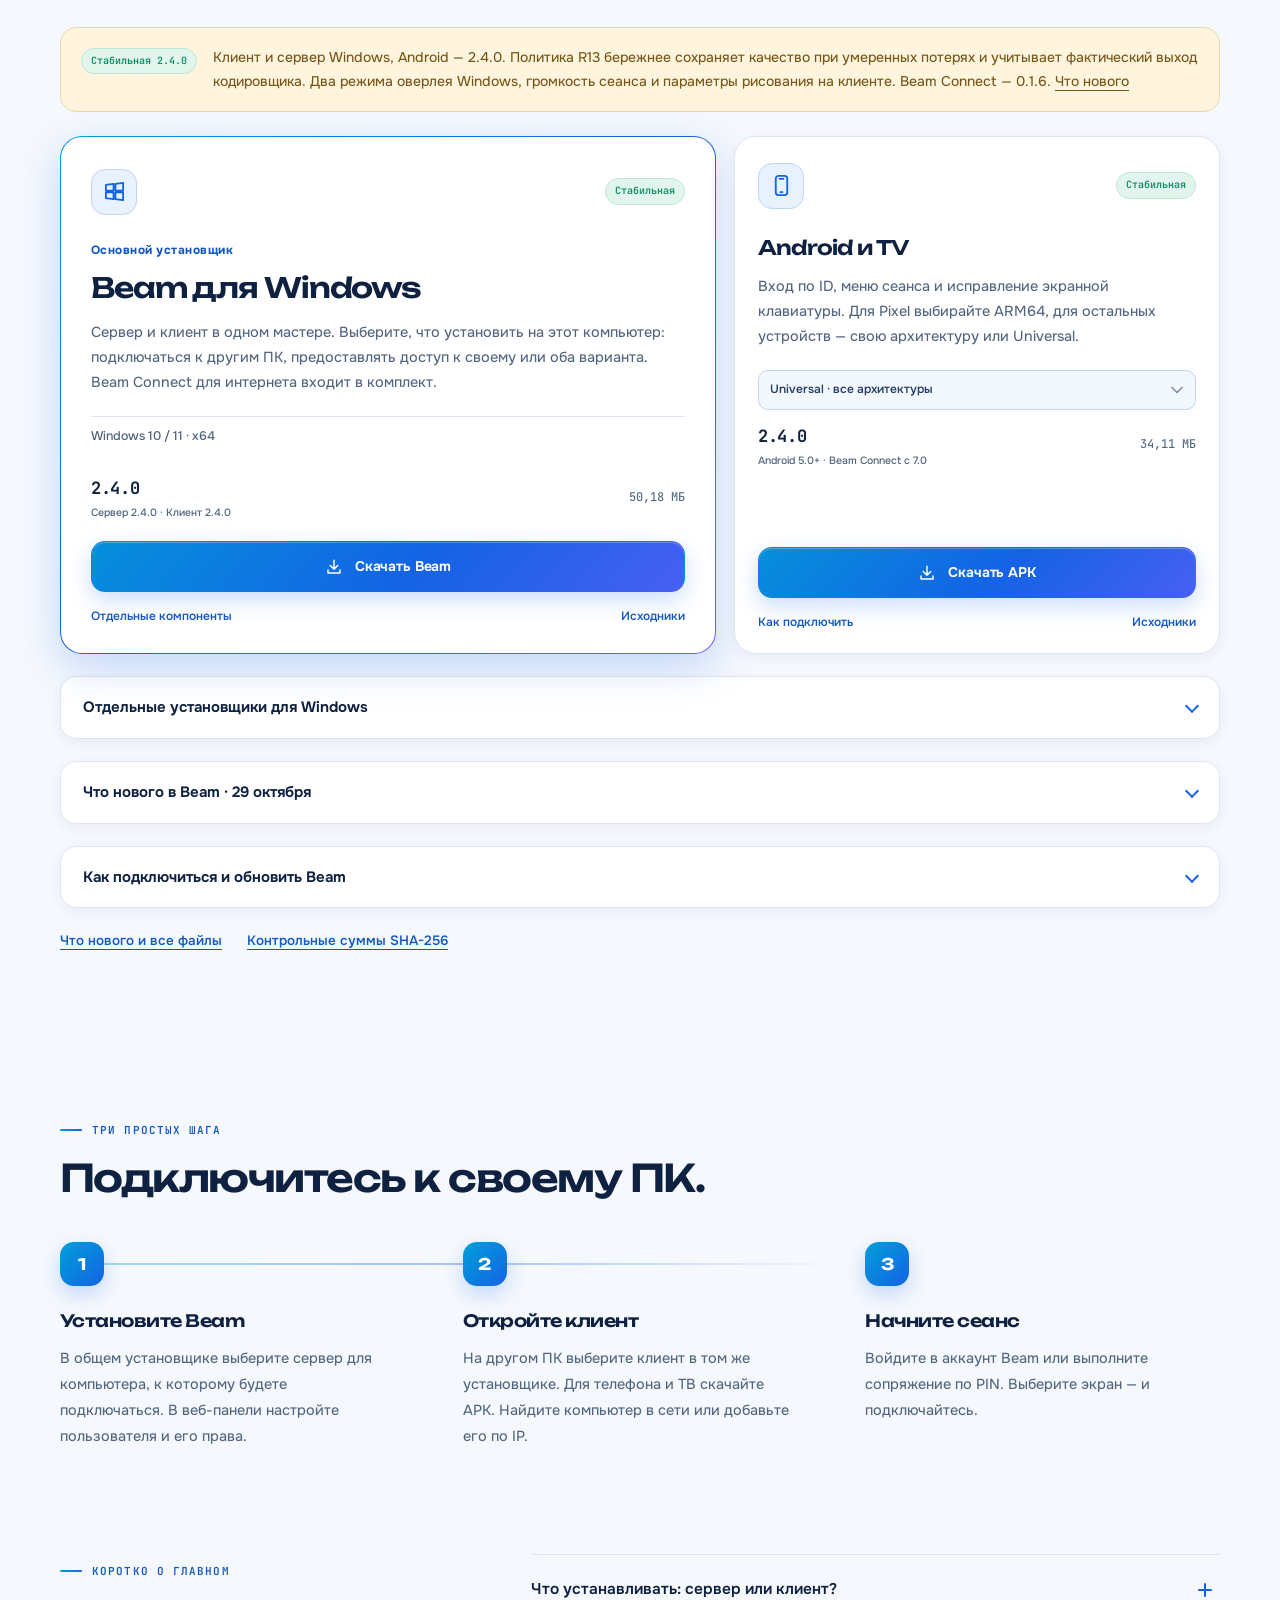
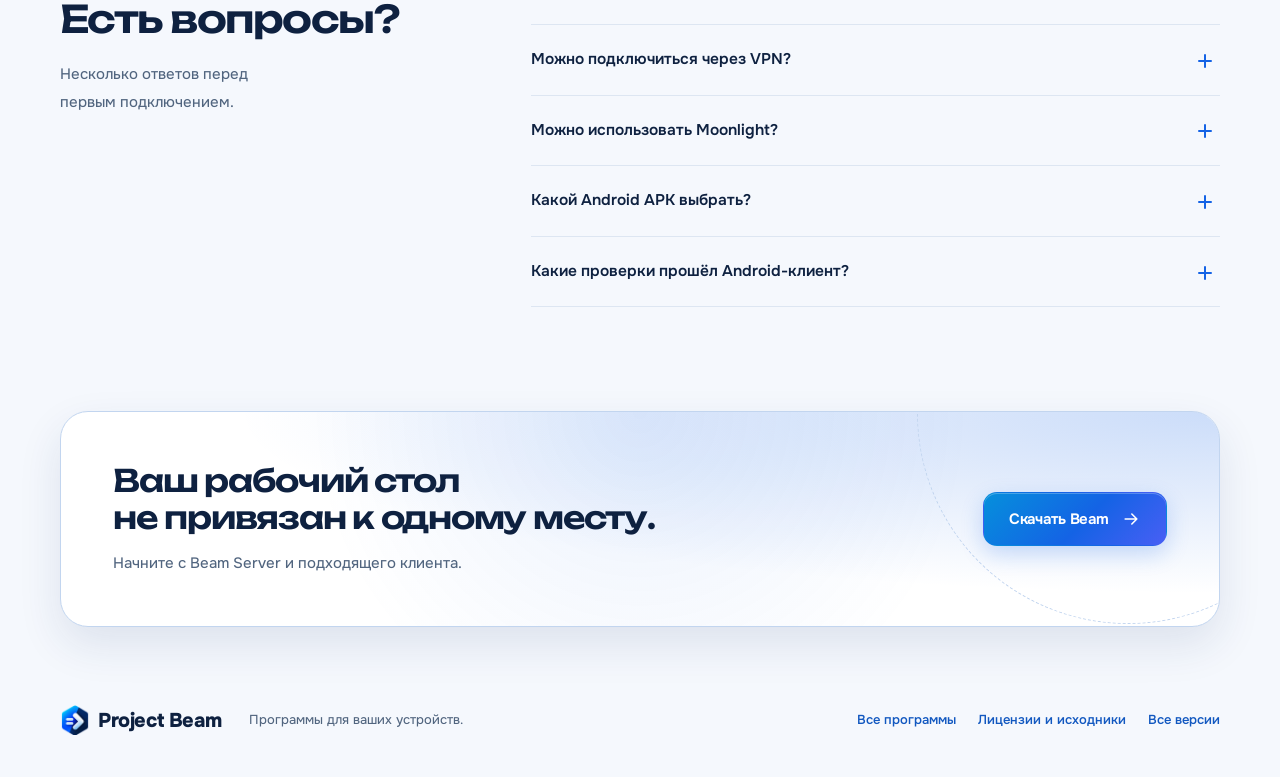
==== commit 55210498: "Prepare stable Beam 2.4.0 downloads, source archives and release information" ====
--- a/beam.html
+++ b/beam.html
@@ -17,9 +17,9 @@
   <link rel="icon" type="image/png" href="assets/beam.png">
   <link rel="preload" href="assets/fonts/unbounded-cyrillic-wght-normal.woff2" as="font" type="font/woff2" crossorigin>
   <link rel="preload" href="assets/fonts/onest-cyrillic-wght-normal.woff2" as="font" type="font/woff2" crossorigin>
-  <link rel="stylesheet" href="assets/site.css?v=20261028-stable232">
-  <script src="assets/site.js?v=20261028-stable232" defer></script>
-  <link rel="stylesheet" href="assets/project.css?v=20261028-stable232">
+  <link rel="stylesheet" href="assets/site.css?v=20261029-stable240">
+  <script src="assets/site.js?v=20261029-stable240" defer></script>
+  <link rel="stylesheet" href="assets/project.css?v=20261029-stable240">
 </head>
 <body>
   <a class="skip-link" href="#main">Перейти к содержимому</a>
@@ -59,7 +59,7 @@
           <a class="text-link" href="#setup">С чего начать <svg class="icon" aria-hidden="true"><use href="#arrow"/></svg></a>
         </div>
         <div class="hero-platforms"><svg class="icon" aria-hidden="true"><use href="#windows"/></svg><span>Windows</span><span class="separator"></span><svg class="icon" aria-hidden="true"><use href="#phone"/></svg><span>Android и TV</span></div>
-        <a class="latest-update" href="#client-update"><span class="update-tag">Beam 2.3.2</span><strong>Новый стиль и точнее адаптация</strong></a>
+        <a class="latest-update" href="#client-update"><span class="update-tag">Beam 2.4.0</span><strong>Больше контроля. Бережнее к качеству.</strong></a>
       </div>
       <div class="hero-visual" aria-label="Иллюстрация: компьютер и телефон подключены к сеансу Beam">
         <div class="visual-glow"></div><div class="orbits"><div class="orbit orbit-one"></div><div class="orbit orbit-two"></div></div>
@@ -90,16 +90,16 @@
     </section>
     <span id="downloads"></span>
     <section class="section container preview-section" id="easytier" aria-labelledby="easytier-title">
-      <div class="section-heading"><div><span class="section-kicker">Стабильный выпуск 2.3.2</span><h2 id="easytier-title">Связь и диагностика.</h2></div><p>BeamPiP, отдельные окна мониторов и Beam Connect. Свой VPS для подключения через общие узлы не требуется.</p></div>
-      <div class="preview-notice"><span class="release-badge stable">Стабильная 2.3.2</span><p>Клиент и сервер Windows 2.3.2: неошвейцарский стиль и системная цветовая схема по умолчанию. R11 исправляет лишнее снижение битрейта при устаревшей оценке POOR. Android — 2.3.0; Beam Connect для Windows — 0.1.6. <a href="#client-update">Что нового</a></p></div>
+      <div class="section-heading"><div><span class="section-kicker">Стабильный выпуск 2.4.0</span><h2 id="easytier-title">Связь и диагностика.</h2></div><p>BeamPiP, отдельные окна мониторов и Beam Connect. Свой VPS для подключения через общие узлы не требуется.</p></div>
+      <div class="preview-notice"><span class="release-badge stable">Стабильная 2.4.0</span><p>Клиент и сервер Windows, Android — 2.4.0. Политика R13 бережнее сохраняет качество при умеренных потерях и учитывает фактический выход кодировщика. Два режима оверлея Windows, громкость сеанса и параметры рисования на клиенте. Beam Connect — 0.1.6. <a href="#client-update">Что нового</a></p></div>
       <div class="download-grid main-download-grid">
         <article class="download-card featured main-installer" data-product="setup" id="beam-installer">
           <div class="card-top"><div class="platform-icon"><svg class="icon" aria-hidden="true"><use href="#windows"/></svg></div><span class="release-badge stable">Стабильная</span></div>
           <span class="installer-label">Основной установщик</span>
           <h3>Beam для Windows</h3><p class="card-description">Сервер и клиент в одном мастере. Выберите, что установить на этот компьютер: подключаться к другим ПК, предоставлять доступ к своему или оба варианта. Beam Connect для интернета входит в комплект.</p>
           <div class="compatibility">Windows 10 / 11 · x64</div>
-          <div class="version-row"><strong>2.3.2 <small>Сервер 2.3.2 · Клиент 2.3.2</small></strong><span data-size="setup">50,11 МБ</span></div>
-          <a class="button primary download-button" data-download="setup" href="https://github.com/JughoDorf/beam-site/releases/download/v2.3.2/BeamSetup-2.3.2.exe"><svg class="icon" aria-hidden="true"><use href="#download"/></svg> Скачать Beam</a>
+          <div class="version-row"><strong>2.4.0 <small>Сервер 2.4.0 · Клиент 2.4.0</small></strong><span data-size="setup">50,18 МБ</span></div>
+          <a class="button primary download-button" data-download="setup" href="https://github.com/JughoDorf/beam-site/releases/download/v2.4.0/BeamSetup-2.4.0.exe"><svg class="icon" aria-hidden="true"><use href="#download"/></svg> Скачать Beam</a>
           <div class="card-links"><a href="#separate-installers">Отдельные компоненты</a><a href="sources.html#easytier">Исходники</a></div>
         </article>
         <article class="download-card android-card" data-product="android">
@@ -107,9 +107,9 @@
           <h3>Android и TV</h3><p class="card-description">Вход по ID, меню сеанса и исправление экранной клавиатуры. Для Pixel выбирайте ARM64, для остальных устройств — свою архитектуру или Universal.</p>
           <label class="visually-hidden" for="android-variant">Вариант APK с Beam Connect</label>
           <select id="android-variant"><option value="universal">Universal · все архитектуры</option><option value="arm64">ARM64 · Pixel и 64-битные устройства</option><option value="arm32">ARM32 · 32-битные устройства</option><option value="x86_64">x86_64 · совместимые устройства</option><option value="x86">x86 · совместимые устройства</option></select>
-          <div class="version-row"><strong>2.3.0 <small>Android 5.0+ · Beam Connect с 7.0</small></strong><span data-size="android">34,11 МБ</span></div>
-          <a class="button primary download-button" data-download="android" href="https://github.com/JughoDorf/beam-site/releases/download/v2.3.0/BeamAndroid-2.3.0-universal.apk"><svg class="icon" aria-hidden="true"><use href="#download"/></svg> Скачать APK</a>
-          <div class="card-links"><a href="#easytier-setup">Как подключить</a><a href="sources.html?v=20261028-stable232#easytier">Исходники</a></div>
+          <div class="version-row"><strong>2.4.0 <small>Android 5.0+ · Beam Connect с 7.0</small></strong><span data-size="android">34,11 МБ</span></div>
+          <a class="button primary download-button" data-download="android" href="https://github.com/JughoDorf/beam-site/releases/download/v2.4.0/BeamAndroid-2.4.0-universal.apk"><svg class="icon" aria-hidden="true"><use href="#download"/></svg> Скачать APK</a>
+          <div class="card-links"><a href="#easytier-setup">Как подключить</a><a href="sources.html?v=20261029-stable240#easytier">Исходники</a></div>
           <noscript><p class="noscript-note">Без JavaScript доступен Universal APK.</p></noscript>
         </article>
       </div>
@@ -118,17 +118,17 @@
           <div class="card-top"><div class="platform-icon"><svg class="icon" aria-hidden="true"><use href="#monitor"/></svg></div><span class="release-badge stable">Стабильная</span></div>
           <h3>Beam Server</h3><p class="card-description">Независимые потоки мониторов для BeamPiP и отдельных окон. Beam Connect — по выбору в установщике.</p>
           <div class="compatibility">Windows 10 / 11 · x64</div>
-          <div class="version-row"><strong>2.3.2</strong><span data-size="server">25,14 МБ</span></div>
-          <a class="button secondary download-button" data-download="server" href="https://github.com/JughoDorf/beam-site/releases/download/v2.3.2/BeamServerSetup-2.3.2.exe"><svg class="icon" aria-hidden="true"><use href="#download"/></svg> Скачать сервер</a>
-          <div class="card-links"><a href="#easytier-setup">Как подключить</a><a href="sources.html?v=20261028-stable232#easytier">Исходники</a></div>
+          <div class="version-row"><strong>2.4.0</strong><span data-size="server">25,17 МБ</span></div>
+          <a class="button secondary download-button" data-download="server" href="https://github.com/JughoDorf/beam-site/releases/download/v2.4.0/BeamServerSetup-2.4.0.exe"><svg class="icon" aria-hidden="true"><use href="#download"/></svg> Скачать сервер</a>
+          <div class="card-links"><a href="#easytier-setup">Как подключить</a><a href="sources.html?v=20261029-stable240#easytier">Исходники</a></div>
         </article>
 <article class="download-card" data-product="client">
           <div class="card-top"><div class="platform-icon"><svg class="icon" aria-hidden="true"><use href="#windows"/></svg></div><span class="release-badge stable">Стабильная</span></div>
           <h3>Клиент для Windows</h3><p class="card-description">Неошвейцарский стиль и системная светлая/тёмная схема по умолчанию. Адаптивная сетка компьютеров, BeamPiP и отдельные окна мониторов. Прежние ручные темы, настройки и подключения сохраняются.</p>
           <div class="compatibility">Windows 10 / 11 · x64</div>
-          <div class="version-row"><strong>2.3.2</strong><span data-size="client">31,83 МБ</span></div>
-          <a class="button secondary download-button" data-download="client" href="https://github.com/JughoDorf/beam-site/releases/download/v2.3.2/BeamClientSetup-2.3.2.exe"><svg class="icon" aria-hidden="true"><use href="#download"/></svg> Скачать клиент</a>
-          <div class="card-links"><a href="#easytier-setup">Как подключить</a><a href="sources.html?v=20261028-stable232#easytier">Исходники</a></div>
+          <div class="version-row"><strong>2.4.0</strong><span data-size="client">31,88 МБ</span></div>
+          <a class="button secondary download-button" data-download="client" href="https://github.com/JughoDorf/beam-site/releases/download/v2.4.0/BeamClientSetup-2.4.0.exe"><svg class="icon" aria-hidden="true"><use href="#download"/></svg> Скачать клиент</a>
+          <div class="card-links"><a href="#easytier-setup">Как подключить</a><a href="sources.html?v=20261029-stable240#easytier">Исходники</a></div>
         </article>
 <article class="download-card" data-product="module">
           <div class="card-top"><div class="platform-icon"><svg class="icon" aria-hidden="true"><use href="#sliders"/></svg></div><span class="release-badge stable">Стабильная</span></div>
@@ -139,7 +139,8 @@
           <div class="card-links"><a href="https://github.com/JughoDorf/beam-site/releases/download/v2.2.3/BeamConnect-0.1.6-windows-x64.zip">Переносная версия</a><a href="sources.html#easytier">Исходники</a></div>
         </article>
       </div></div></details>
-      <details class="preview-guide" id="client-update"><summary>Что нового в Beam · 28 октября</summary><div class="preview-guide-content">
+      <details class="preview-guide" id="client-update"><summary>Что нового в Beam · 29 октября</summary><div class="preview-guide-content">
+        <p><strong>Beam 2.4.0 · Сервер, Windows и Android.</strong> Классическая кнопка появляется при подключении; компактная панель вызывается Ctrl+Alt+Shift+B. У панели есть регулировка громкости, авторазмер и отдельные настройки положения. Сервер задаёт только право рисовать, параметры кисти и срок — на клиенте. R13 исправляет чрезмерное снижение качества при умеренных потерях и зависшее восстановление битрейта. Проверки на стенде и короткий тест владельца по LAN/Wi-Fi не гарантируют отсутствие рывков в любой сети.</p>
         <p><strong>Beam 2.3.2 · Общий выпуск для Windows.</strong> Клиент и веб-панель сервера используют неошвейцарский стиль по умолчанию; режим «Автоматически (система)» следует светлой или тёмной схеме ОС. Явно выбранные ручные темы сохраняются. Политика R11 исправляет лишнее снижение битрейта по устаревшей оценке POOR; это точечная правка, а не обещание устранить все задержки и рывки. Android 2.3.0 и Beam Connect 0.1.6 не менялись.</p>
         <p><strong>Beam 2.3.1 · Четыре темы для Windows.</strong> Выберите стиль Beam или неошвейцарский, в светлой или тёмной палитре. Встроенный шрифт Onest, общие цвета меню и настроек, исправленная сетка: два компьютера помещаются рядом. Оформление меняется в «Настройки → Приложение». Сервер, Android и медиатракт в этом выпуске не изменялись.</p>
         <p><strong>Beam 2.3.0 · Восстановление без зависшего ограничения.</strong> Редкие потери больше не удерживают аварийный FPS бесконечно. Пробное повышение подтверждается свежими здоровыми окнами и откатывается при неудаче. Windows-диагностика сохраняет сводку всего сеанса и ревизию серверной политики. Пройдены локальные видеопрогоны и автоматические проверки; отсутствие рывков в любой сети не обещается.</p>
@@ -148,7 +149,7 @@
         <p><strong>Сохранение качества.</strong> Пресеты кодировщиков, RTP/FEC, звук и очереди сохранены. При перегрузке адаптация временно снижает битрейт и частоту с проверочным восстановлением. Периодический Intra Refresh по умолчанию выключен. Реальные Wi-Fi/VPN-сети и целевые GPU продолжаем проверять.</p>
         <p><strong>Beam 2.2.2 · Project Beam.</strong> Компактные настройки клиента, раздельный выбор разрешения и FPS с информацией о битрейте, приглушённые карточки спящих компьютеров и меню у кнопки действий. Обновлена веб-панель сервера; цвета кнопок следуют выбранной теме. Установщики получили единое оформление.</p>
         <p><strong>Меньше фоновой работы.</strong> Статус сервера разбирается одним проходом; при обнаружении ПК сетевые адаптеры опрашиваются один раз. Диагностика загружает ограниченный конец журнала, пропускает неизменные данные и останавливает загрузку в скрытой вкладке. Кодеки, FPS, звук, FEC и очереди Apollo/Moonlight сохранены.</p>
-        <p><strong>Звук на Windows 10.</strong> Исключение выбранного приложения без приглушения игры доступно на обновлённой Windows 10 2004+ и Windows 11. Для более старой Windows 10 добавлена настройка раздельных аудиоустройств. <a href="https://github.com/JughoDorf/beam-site/releases/download/v2.3.2/INSTALL-BEAM-ru.md">Как настроить</a>. Диагностический отчёт теперь сохраняет и первые 30 секунд сеанса.</p>
+        <p><strong>Звук на Windows 10.</strong> Исключение выбранного приложения без приглушения игры доступно на обновлённой Windows 10 2004+ и Windows 11. Для более старой Windows 10 добавлена настройка раздельных аудиоустройств. <a href="https://github.com/JughoDorf/beam-site/releases/download/v2.4.0/INSTALL-BEAM-ru.md">Как настроить</a>. Диагностический отчёт теперь сохраняет и первые 30 секунд сеанса.</p>
         <p><strong>Компактнее установка.</strong> Клиент и сервер используют общую установленную копию Beam Connect 0.1.5; прежние профили и пользователи сохраняются.</p>
         <p><strong>Стабильность подключения.</strong> Фоновая проверка кодировщиков завершается перед подготовкой первого сеанса и не запускается после начала подключения. Во время проверки клиент получает последний завершённый список кодеков и возможностей BeamPiP. При обновлении удаляются неиспользуемые библиотеки и изображения прежнего пакета, поэтому уменьшение установленного размера действует и для существующих установок. Исходный медиатракт сохранён.</p>
         <p><strong>Новое в Beam 2.2.1.</strong> Подключение стало быстрее: на тестовом ПК первое подключение после запуска сервера занимает 1,7 с до первого кадра вместо 5,2 с, повторное — 1,7 с вместо 2,2 с. Сервер заранее проверяет кодировщики и больше не задерживает ответ на запуск сеанса проверкой настроек дисплея. Общий установщик стал меньше на 8,8 МБ, Android APK — на 1,4 МБ. Параметры захвата, кодирования, передачи и воспроизведения сохранены. В локальном сравнении на Intel Quick Sync частота кадров и нагрузка остались на уровне 2.2.0; длительную работу на других устройствах ещё проверяем.</p>
@@ -169,17 +170,17 @@
         <p><strong>Меню сеанса и переключение.</strong> Боковые разделы «Экраны» и «BeamPiP», основные действия в корне меню. Быстрые повторные выборы монитора больше не теряются. Буфер обмена не задерживает сеанс. Окно EasyTier не опрашивает диск, пока закрыто.</p>
         <p><strong>Исправление в клиенте 2.1.3.</strong> Выбранное разрешение и FPS снова видны на главной странице при любом поддерживаемом размере окна. Если места мало, строка переносится. Это параметры следующего подключения; фактический FPS доступен в статистике сеанса.</p>
         <p><strong>Быстрее подключение.</strong> Beam запоминает проверку декодера и звука для вашей системы: повторное подключение на тестовом ПК — 2,1 с вместо 2,8 с до первого кадра, при той же картинке и том же FPS. После обновления драйвера, смены монитора или звукового устройства проверка выполняется заново.</p>
-        <p>Актуальный комплект: клиент и сервер Windows 2.3.2, Android 2.3.0 и Beam Connect 0.1.6 для Windows. Проведены контролируемые локальные проверки; игровые проверки через Wi-Fi и интернет продолжаются.</p>
+        <p>Актуальный комплект: сервер и клиенты Windows/Android 2.4.0, Beam Connect 0.1.6 для Windows. Подробности проверок и ограничения приведены в заметках выпуска.</p>
       </div></details>
       <details class="preview-guide" id="easytier-setup"><summary>Как подключиться и обновить Beam</summary><div class="preview-guide-content">
-        <p><strong>Перед обновлением Windows завершите сеанс и отключите Beam Connect на обновляемом ПК.</strong> Запустите общий установщик Beam 2.3.2 поверх прежнего и выберите сервер, клиент или оба компонента. Для нового оформления и правки R11 обновите клиент и сервер Windows до 2.3.2. Beam Connect остаётся 0.1.6, Android — 2.3.0. Пользователей и профили удалять не нужно; явно выбранные ручные темы сохраняются.</p>
+        <p><strong>Перед обновлением Windows завершите сеанс и отключите Beam Connect на обновляемом ПК.</strong> Установите Beam 2.4.0 поверх прежней версии и выберите нужные компоненты. Обновите сервер и клиент. Если уже установлена тестовая 2.4.0, запустите окончательный установщик вручную. Пользователей, компьютеры и профили удалять не требуется. Android обновляется APK с прежним сертификатом.</p>
         <ol><li><strong>Подготовьте сервер.</strong> В установщике отметьте «Интернет через Beam Connect». В веб-панели «Интернет» нажмите «Создать сеть»: Beam подберёт доступные узлы с наименьшей измеренной задержкой, сохранит настройки и включит Beam Connect.</li><li><strong>Вход по ID.</strong> Передайте девятизначный ID из раздела «Интернет» сервера. В клиенте нажмите «Добавить компьютер», введите ID и затем обычные логин и пароль Beam. Android 2.3.0 также принимает ID в «+» на главном экране (Android 7.0+).</li><li><strong>Либо используйте приглашение.</strong> Для Android или входа без ID нажмите «Скопировать ссылку» в веб-панели и импортируйте приглашение в настройках клиента «Интернет через Beam Connect». При входе по ID на Windows или Android 2.3.0 этот шаг пропускается.</li><li><strong>Подключите сеть.</strong> На Windows выберите компонент Beam Connect в установщике; на Android он уже встроен. Подтвердите системное разрешение на создание адаптера или VPN.</li><li><strong>Начните сеанс.</strong> Дождитесь маршрута, нажмите «Добавить сервер в Beam» и используйте обычный вход или PIN-сопряжение.</li></ol>
         <p>Общие узлы помогают устройствам найти друг друга. По возможности соединение идёт напрямую; иначе доступность и скорость зависят от ретранслятора. Android допускает один VPN в профиле. После смены сети может потребоваться повторное подключение. Приглашение храните в секрете.</p>
         <p><strong>Ограничение ID.</strong> ID публичный, и ключ сети выводится из него. Знающий ID может присоединиться к туннелю; пароль Beam защищает вход в сеанс, но остаётся риск вмешательства в DHCP/маршруты и отказа в обслуживании. Используйте уникальные пароли. Для закрытой группы выбирайте секретное приглашение.</p>
         <p><strong>Moonlight и iPhone.</strong> В веб-панели скачайте конфигурацию для отдельного приложения EasyTier, импортируйте её и добавьте VPN-адрес сервера в Moonlight. Первое сопряжение iPhone рекомендуется выполнить в домашней сети; работа на физическом iPhone ещё проверяется.</p>
-        <div class="preview-links"><a href="https://github.com/JughoDorf/beam-site/releases/download/v2.3.2/INSTALL-BEAM-ru.md">Полная инструкция</a><a href="https://github.com/JughoDorf/beam-site/releases/download/v2.2.3/BeamConnect-0.1.6-windows-x64.zip">Модуль для переносной версии</a></div>
+        <div class="preview-links"><a href="https://github.com/JughoDorf/beam-site/releases/download/v2.4.0/INSTALL-BEAM-ru.md">Полная инструкция</a><a href="https://github.com/JughoDorf/beam-site/releases/download/v2.2.3/BeamConnect-0.1.6-windows-x64.zip">Модуль для переносной версии</a></div>
       </div></details>
-      <div class="preview-links"><a href="https://github.com/JughoDorf/beam-site/releases/tag/v2.3.2">Что нового и все файлы</a><a href="https://github.com/JughoDorf/beam-site/releases/download/v2.3.2/SHA256SUMS.txt">Контрольные суммы SHA-256</a></div>
+      <div class="preview-links"><a href="https://github.com/JughoDorf/beam-site/releases/tag/v2.4.0">Что нового и все файлы</a><a href="https://github.com/JughoDorf/beam-site/releases/download/v2.4.0/SHA256SUMS.txt">Контрольные суммы SHA-256</a></div>
     </section>
     <section class="section container" id="setup">
       <div class="section-heading"><div><span class="section-kicker">Три простых шага</span><h2>Подключитесь к своему ПК.</h2></div></div>
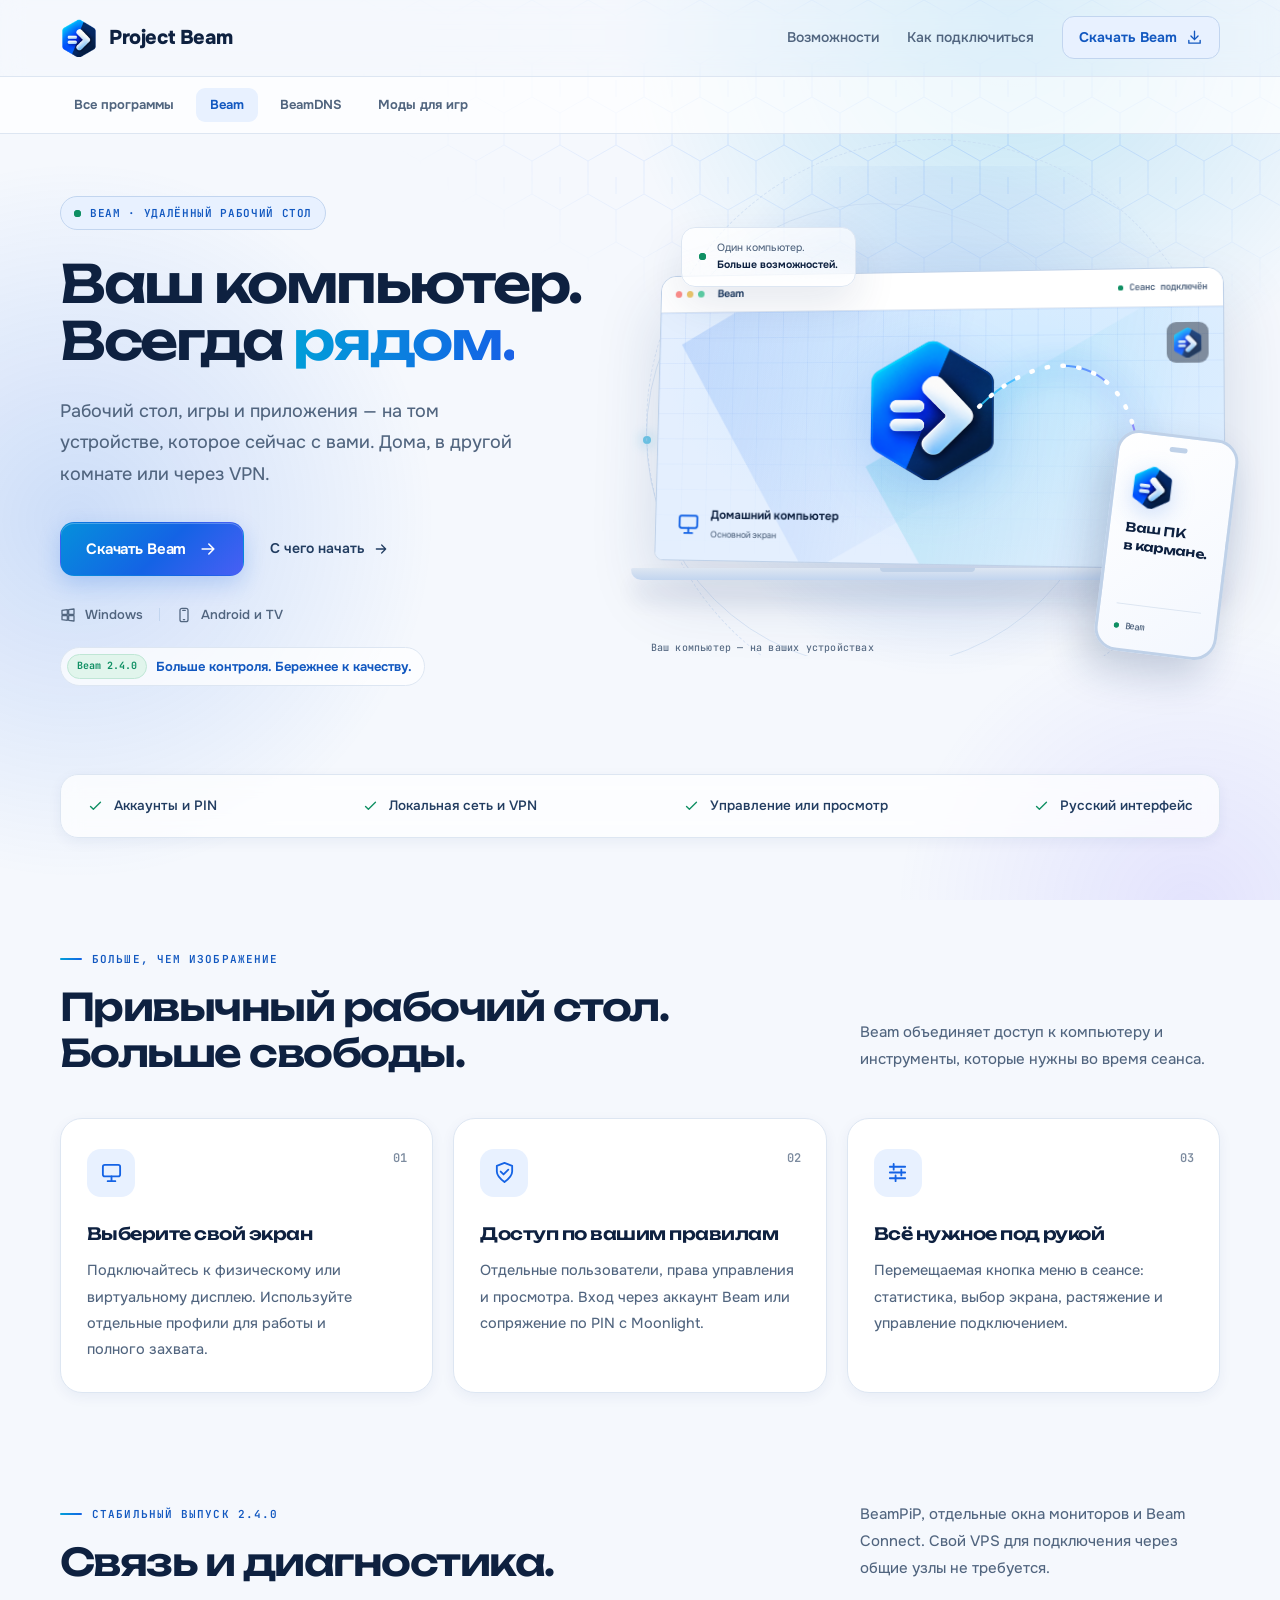
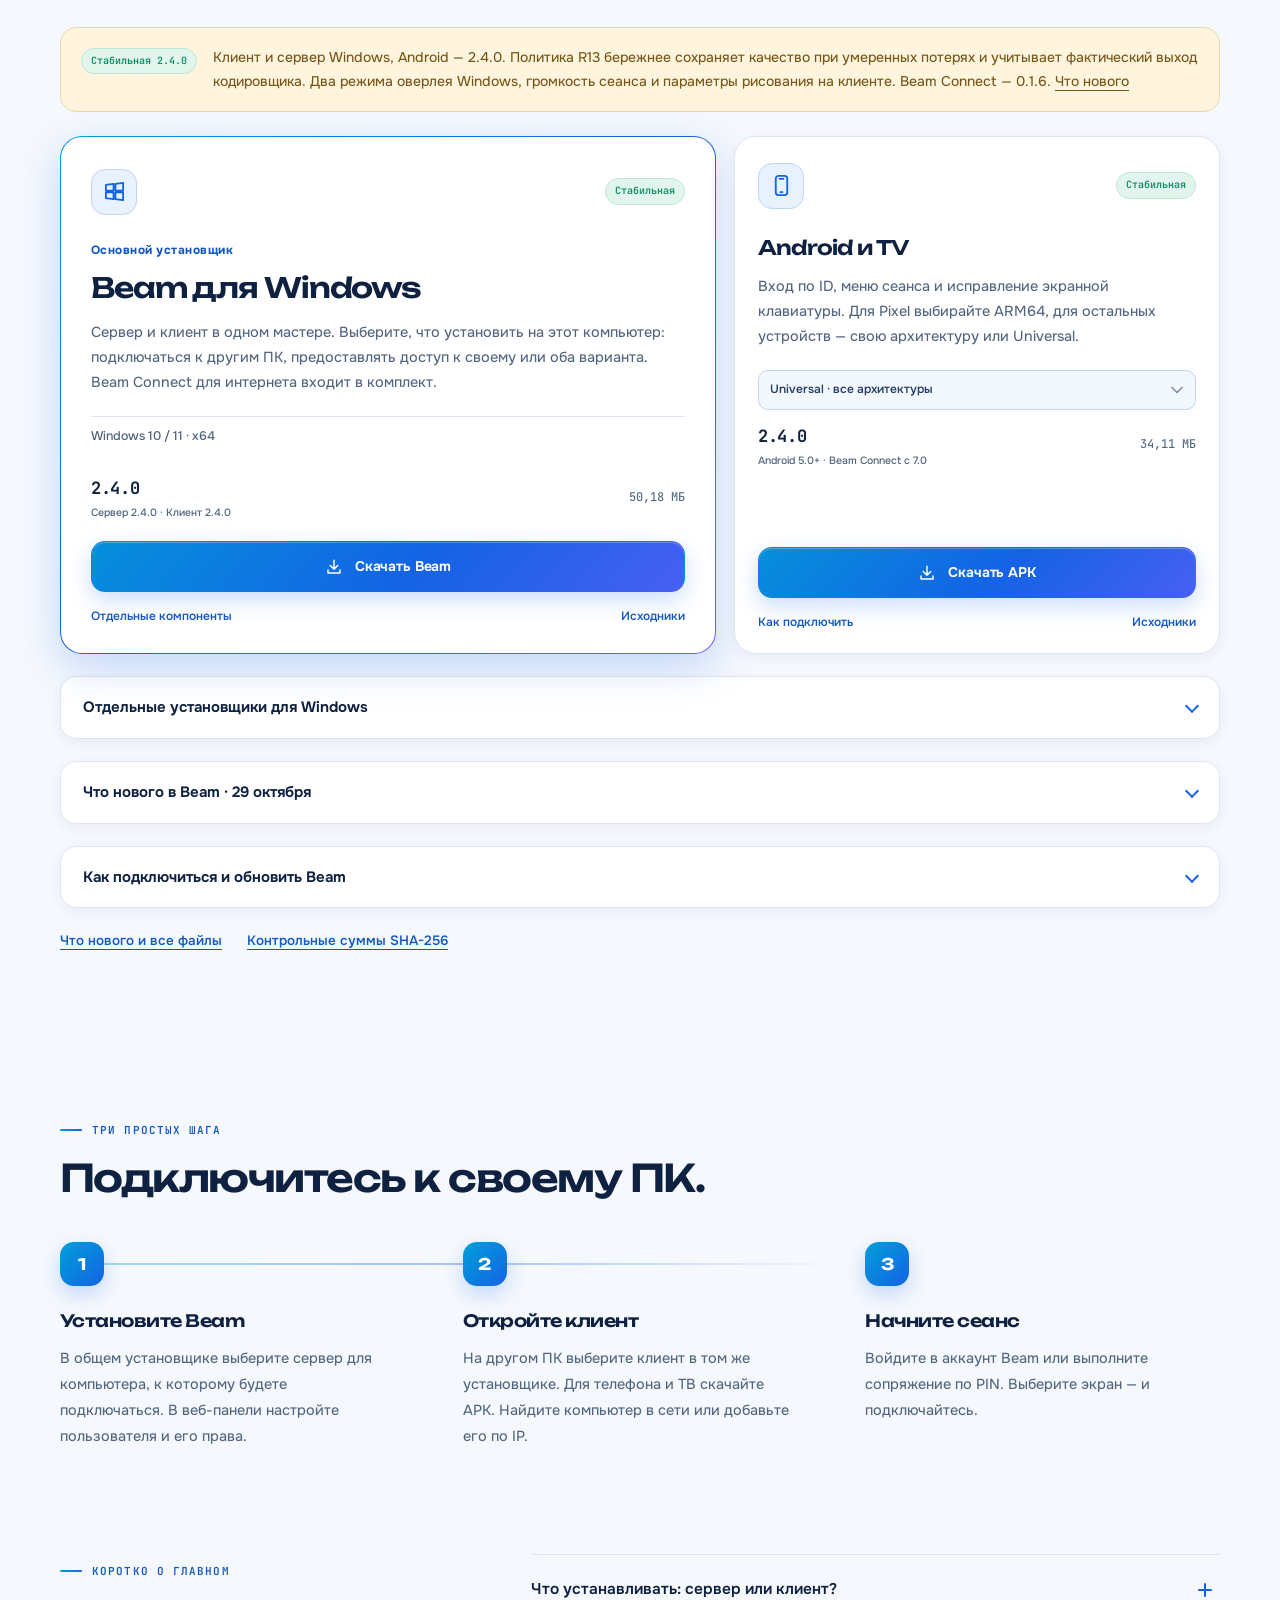
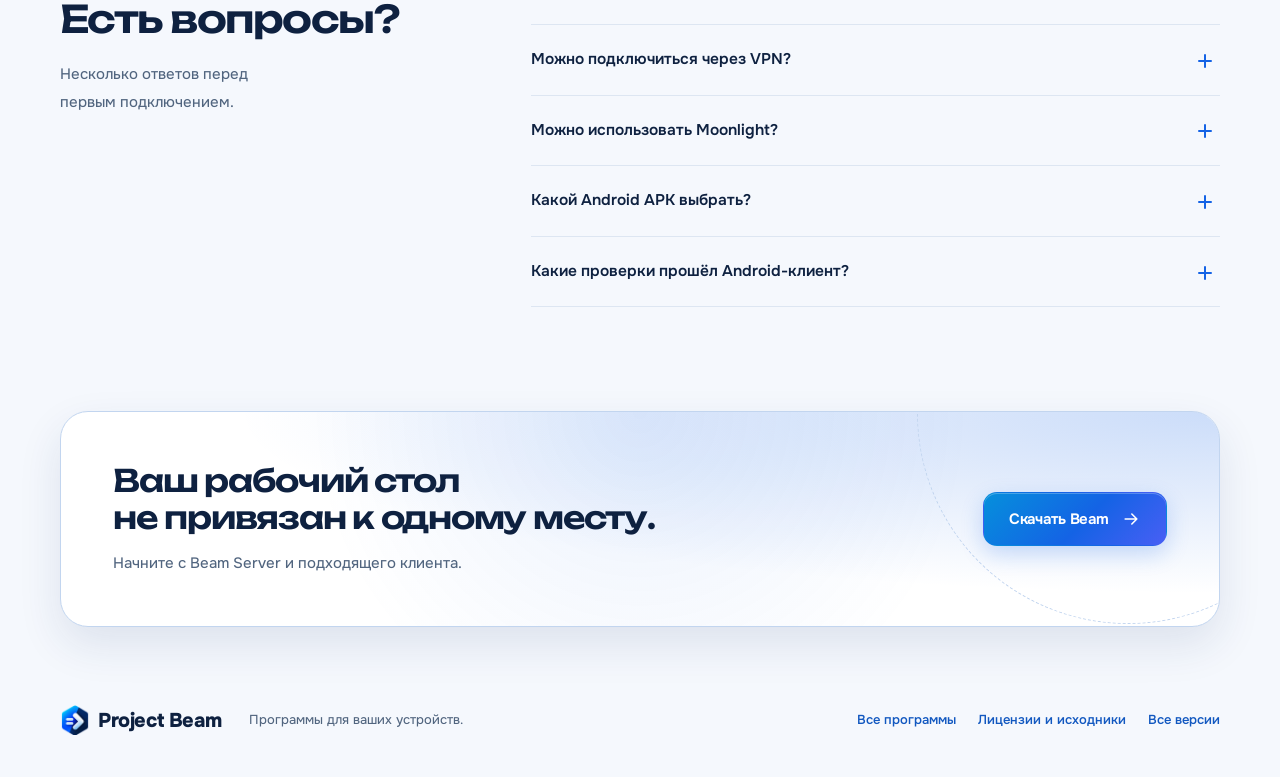
==== commit 02aeec36: "Add game mods section with Silent Hill 2 LAN release" ====
--- a/beam.html
+++ b/beam.html
@@ -19,7 +19,7 @@
   <link rel="preload" href="assets/fonts/onest-cyrillic-wght-normal.woff2" as="font" type="font/woff2" crossorigin>
   <link rel="stylesheet" href="assets/site.css?v=20261029-stable240">
   <script src="assets/site.js?v=20261029-stable240" defer></script>
-  <link rel="stylesheet" href="assets/project.css?v=20261029-stable240">
+  <link rel="stylesheet" href="assets/project.css?v=mods-010">
 </head>
 <body>
   <a class="skip-link" href="#main">Перейти к содержимому</a>
@@ -47,7 +47,7 @@
       </nav>
     </div>
   </header>
-  <div class="product-bar"><nav class="container product-nav" aria-label="Программы Project Beam"><a href="./#products">Все программы</a><a href="beam.html" aria-current="page">Beam</a><a href="beamdns.html">BeamDNS</a></nav></div>
+  <div class="product-bar"><nav class="container product-nav" aria-label="Разделы Project Beam"><a href="./#products">Все программы</a><a href="beam.html" aria-current="page">Beam</a><a href="beamdns.html">BeamDNS</a><a href="mods.html">Моды для игр</a></nav></div>
   <main id="main">
     <section class="hero container">
       <div class="hero-copy">
--- a/assets/project.css
+++ b/assets/project.css
@@ -1,7 +1,7 @@
 @charset "UTF-8";
 /* The shared brand navigation and two independent products. */
 .product-bar{border-block:1px solid var(--line);background:var(--glass)}
-.product-nav{display:flex;align-items:center;gap:8px;min-height:56px;padding-block:8px;font-size:13px;font-weight:650}
+.product-nav{display:flex;flex-wrap:wrap;align-items:center;gap:8px;min-height:56px;padding-block:8px;font-size:13px;font-weight:650}
 .product-nav a{padding:6px 14px;border-radius:9px;color:var(--muted);transition:color .2s,background .2s}
 .product-nav a:hover{color:var(--text);background:var(--surface-2)}
 .product-nav a[aria-current="page"]{color:var(--accent-ink);background:var(--accent-soft)}
@@ -42,6 +42,10 @@
 .project-about p{color:var(--muted);font-size:15px;margin:0 0 18px;line-height:1.9}
 .project-compat{font-size:13px;color:var(--muted);padding-bottom:26px}.project-compat a{color:var(--accent-ink);text-decoration:underline;text-underline-offset:4px}
 .project-home .footer,.dns-page .footer{border-top:1px solid var(--line);padding-top:30px}
+.mods-release{padding:clamp(20px,4vw,30px);border:1px solid var(--line-strong);border-radius:24px;background:var(--surface);box-shadow:var(--shadow-sm)}
+.mods-release h2{margin:16px 0 12px}
+.mods-checksums{margin-top:20px;padding-top:16px;border-top:1px solid var(--line)}
+.mods-checksums summary{cursor:pointer;color:var(--accent-ink);font-weight:650}
 
 /* BeamDNS: related to Beam, with its own calm teal accent. */
 .dns-page,.product-dns{--accent:#087b8c;--accent-2:#00a5a2;--accent-3:#3175d8;--accent-ink:#096d80;--accent-soft:#e8f7f7;--glow:rgba(0,150,150,.18);--spot:rgba(0,150,150,.08)}
